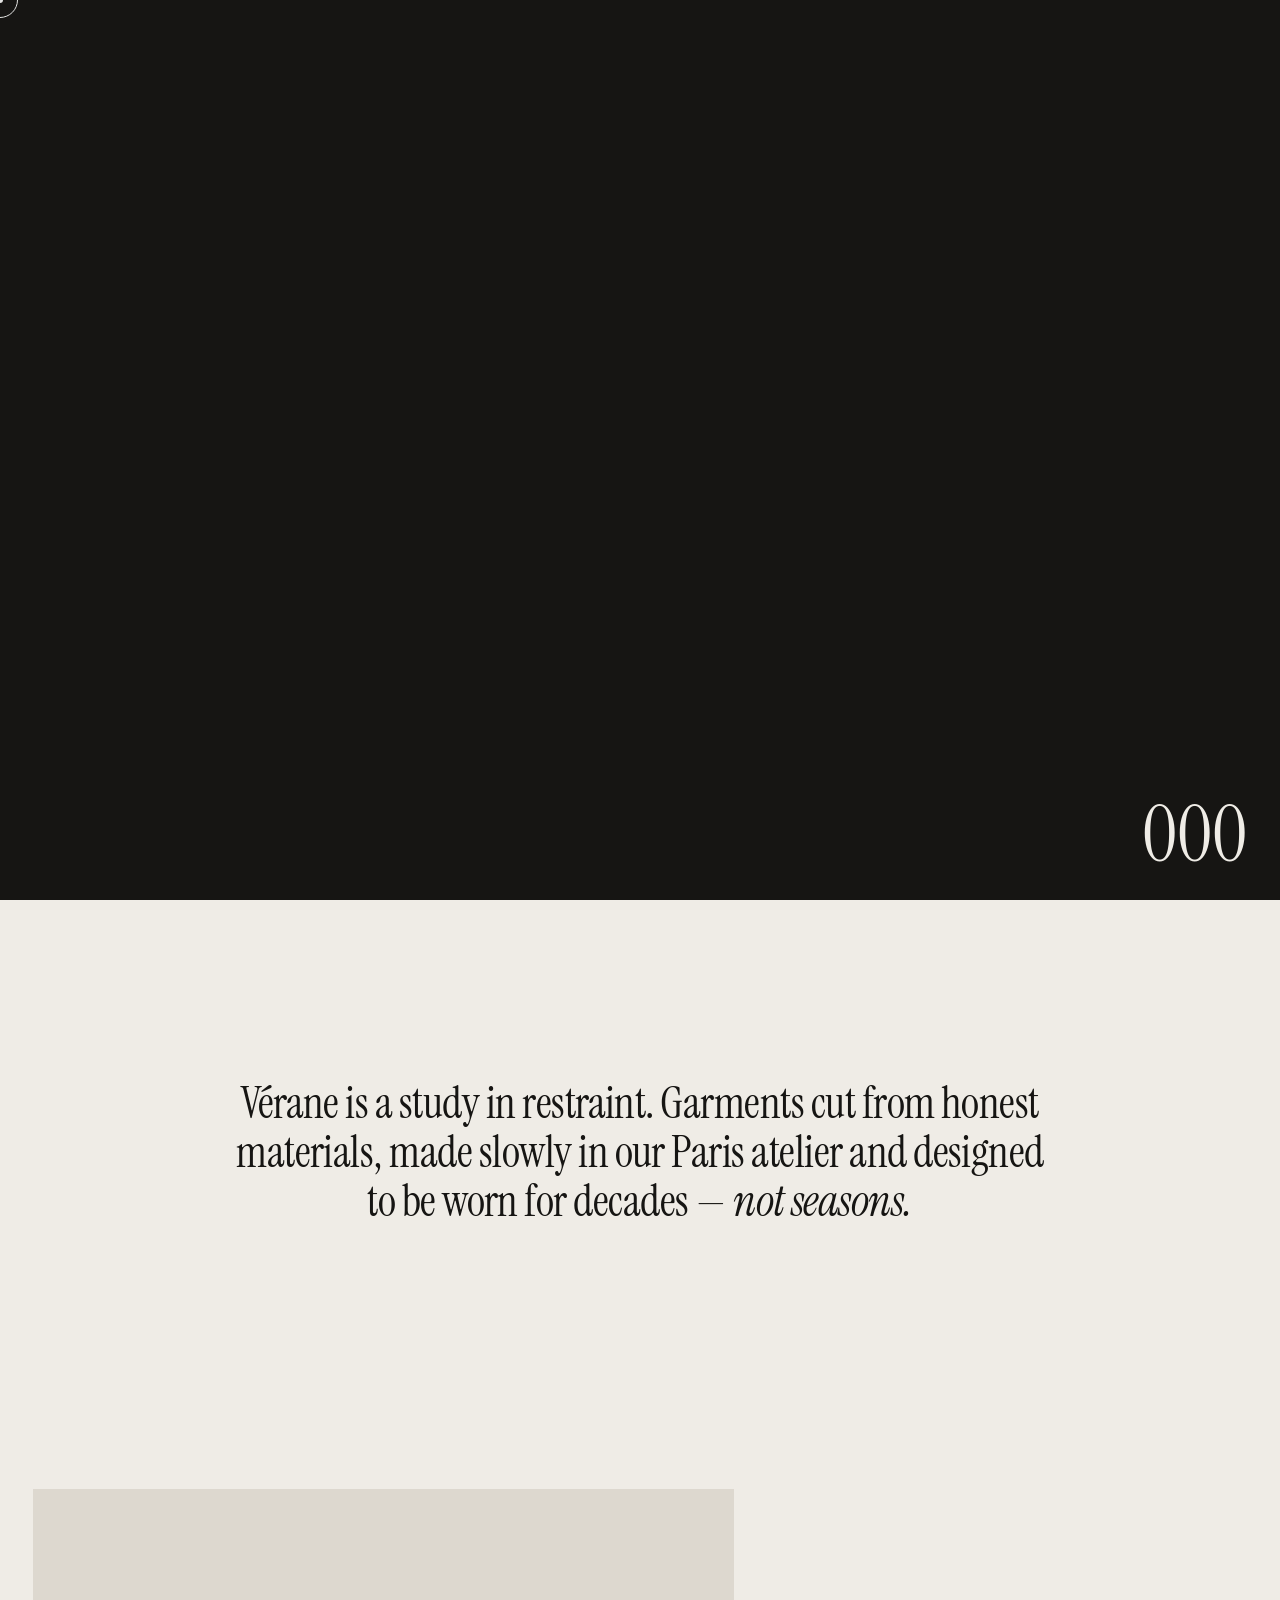
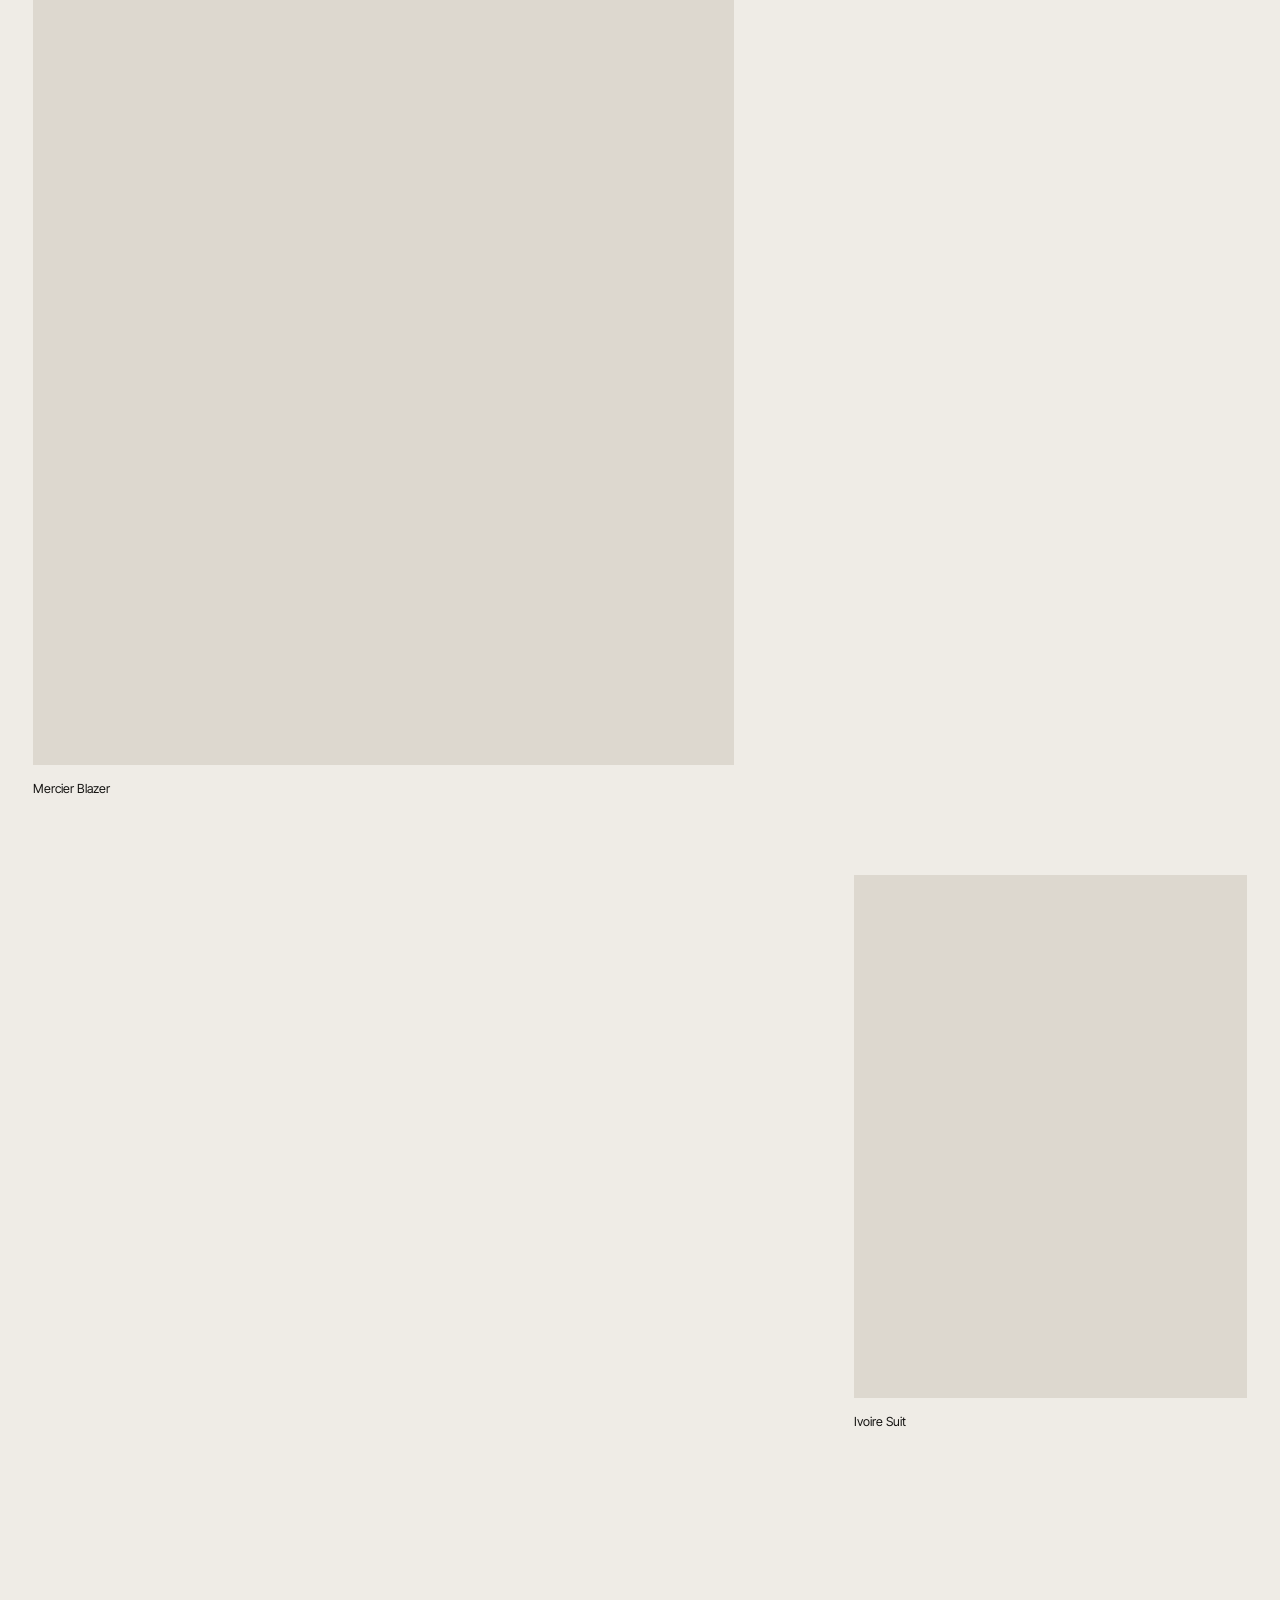
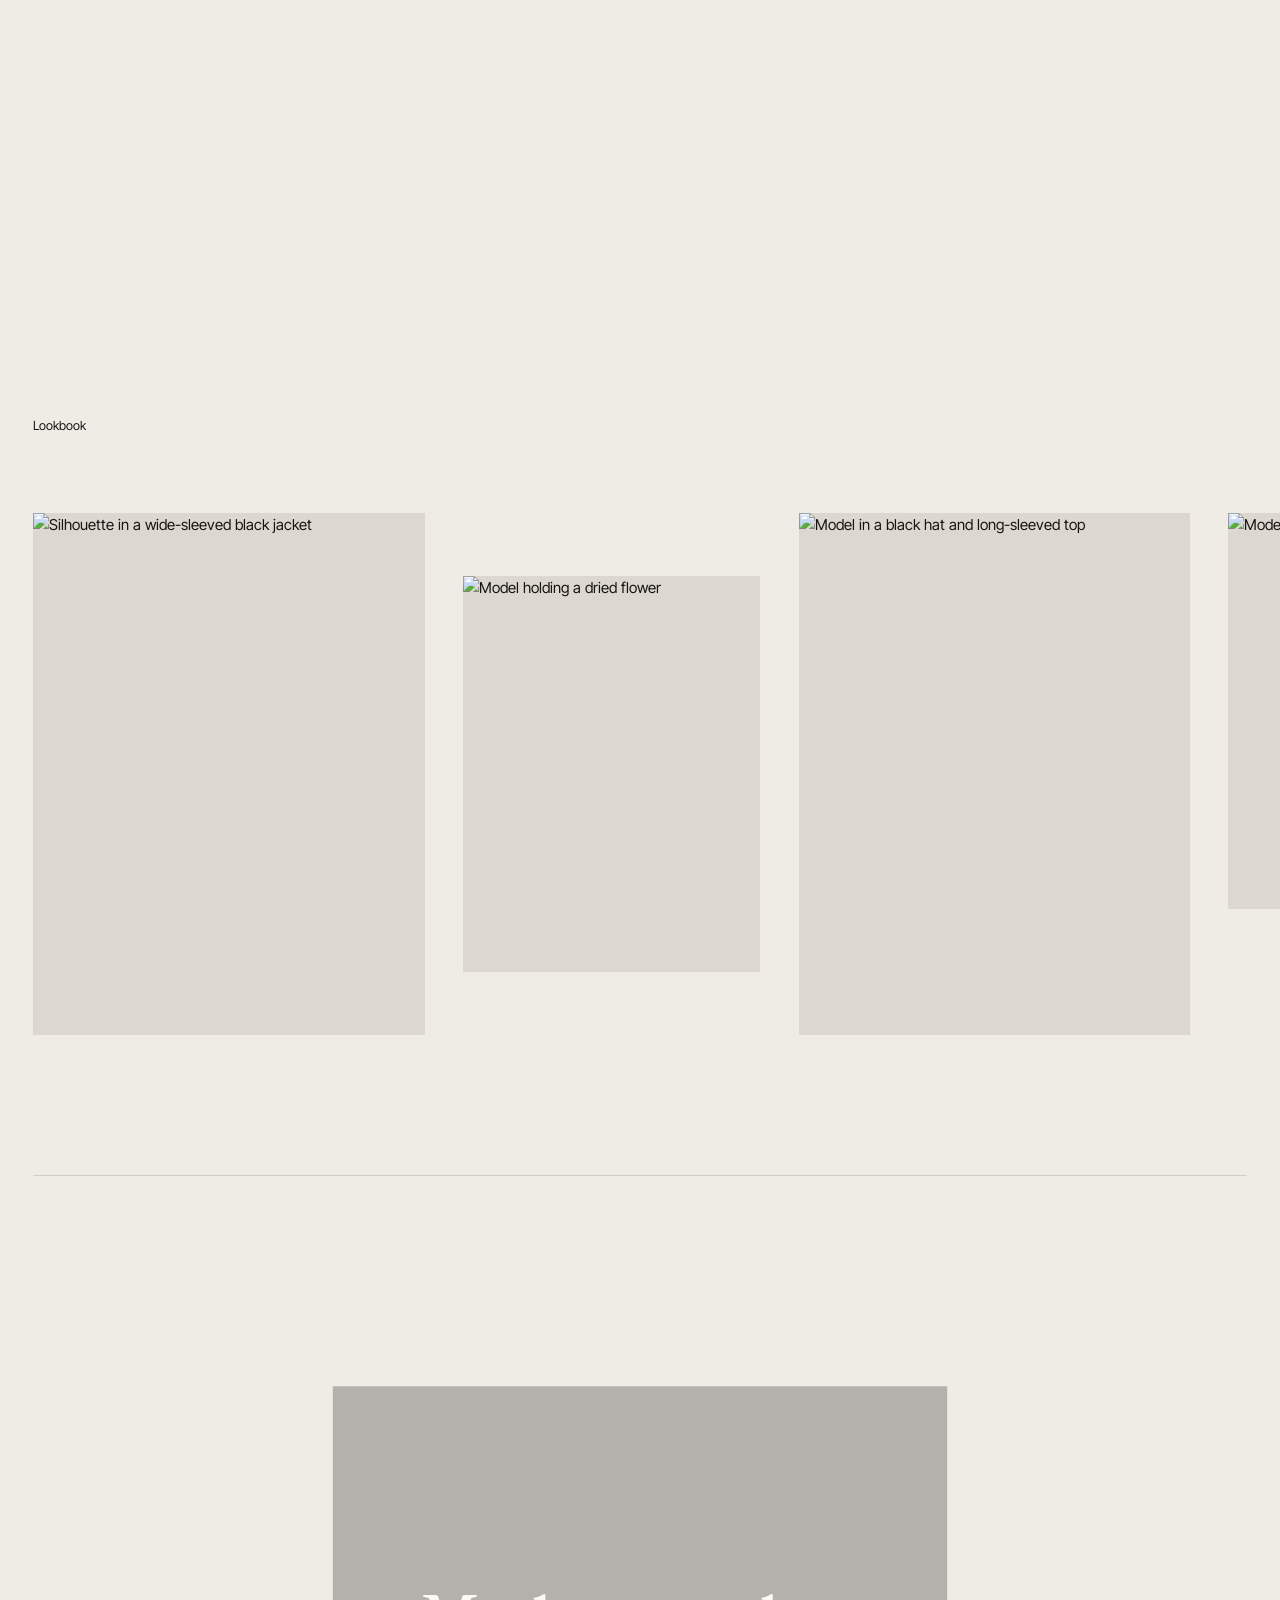
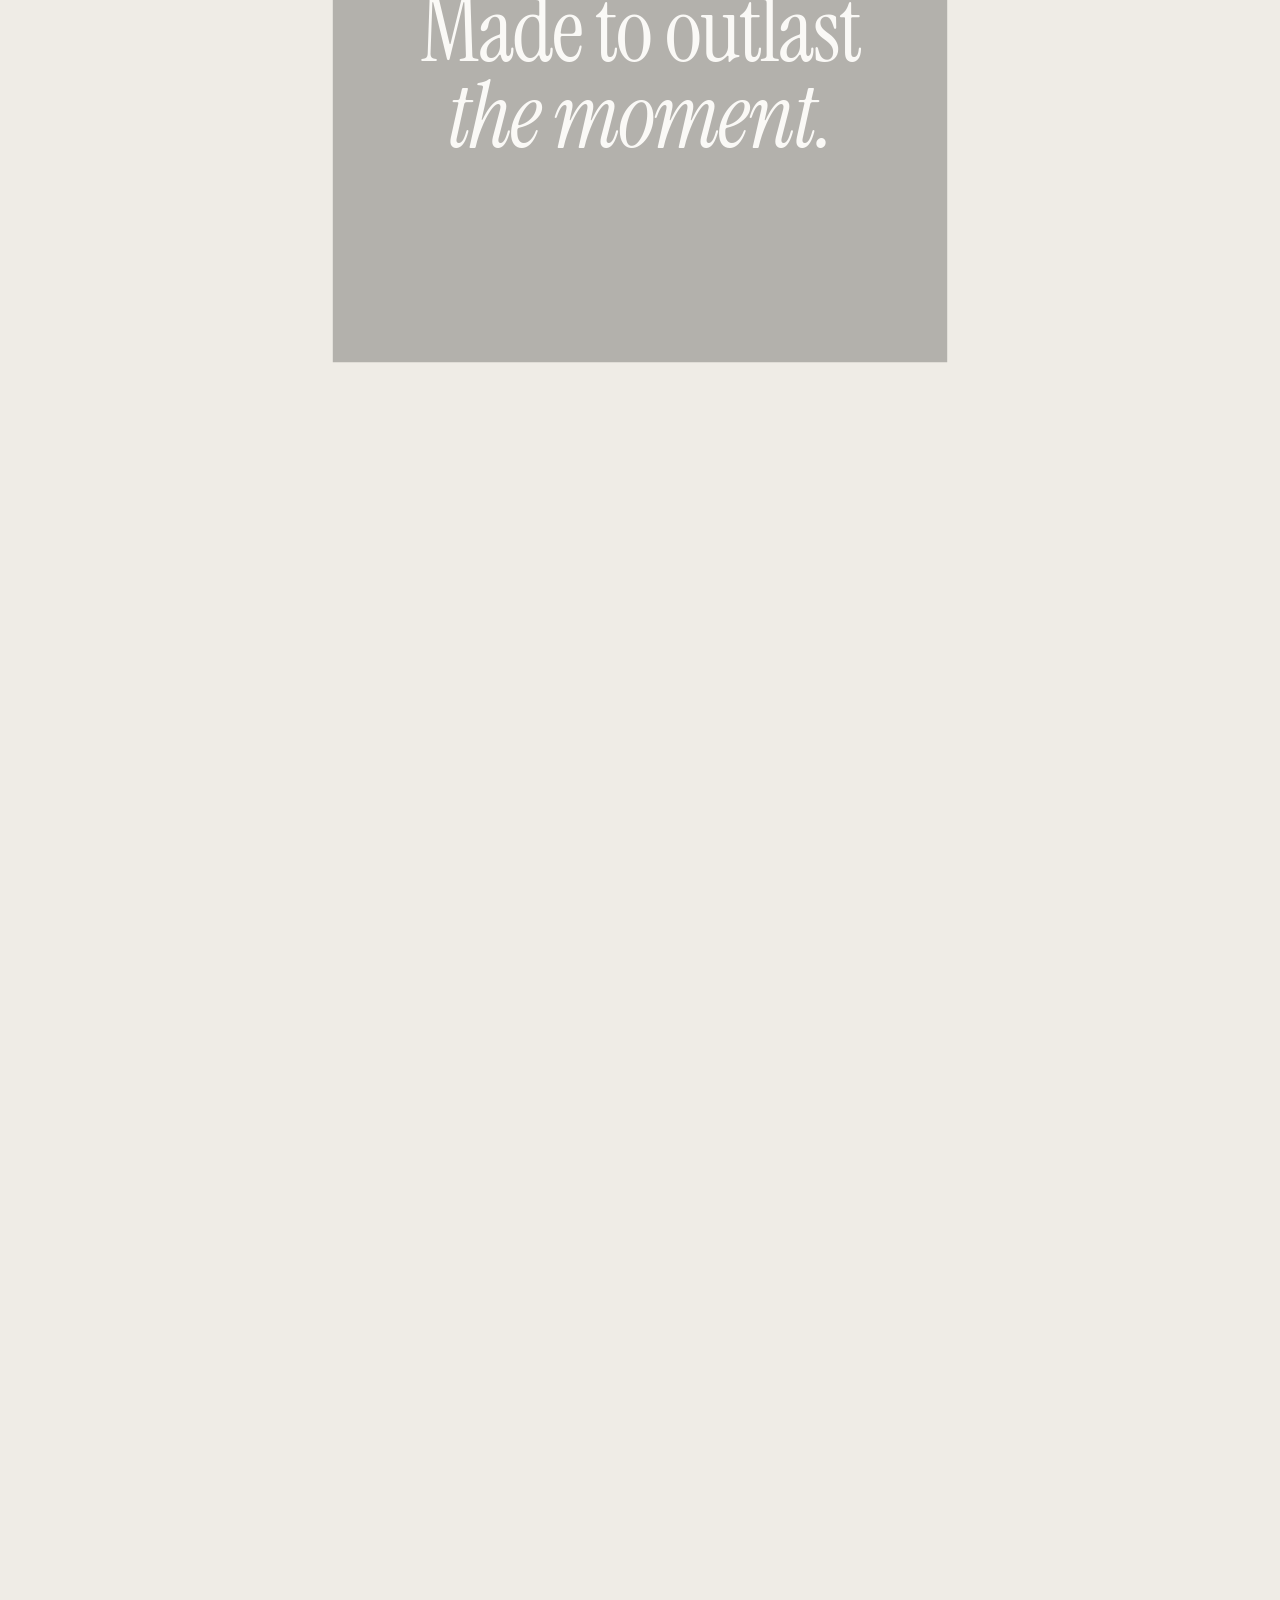
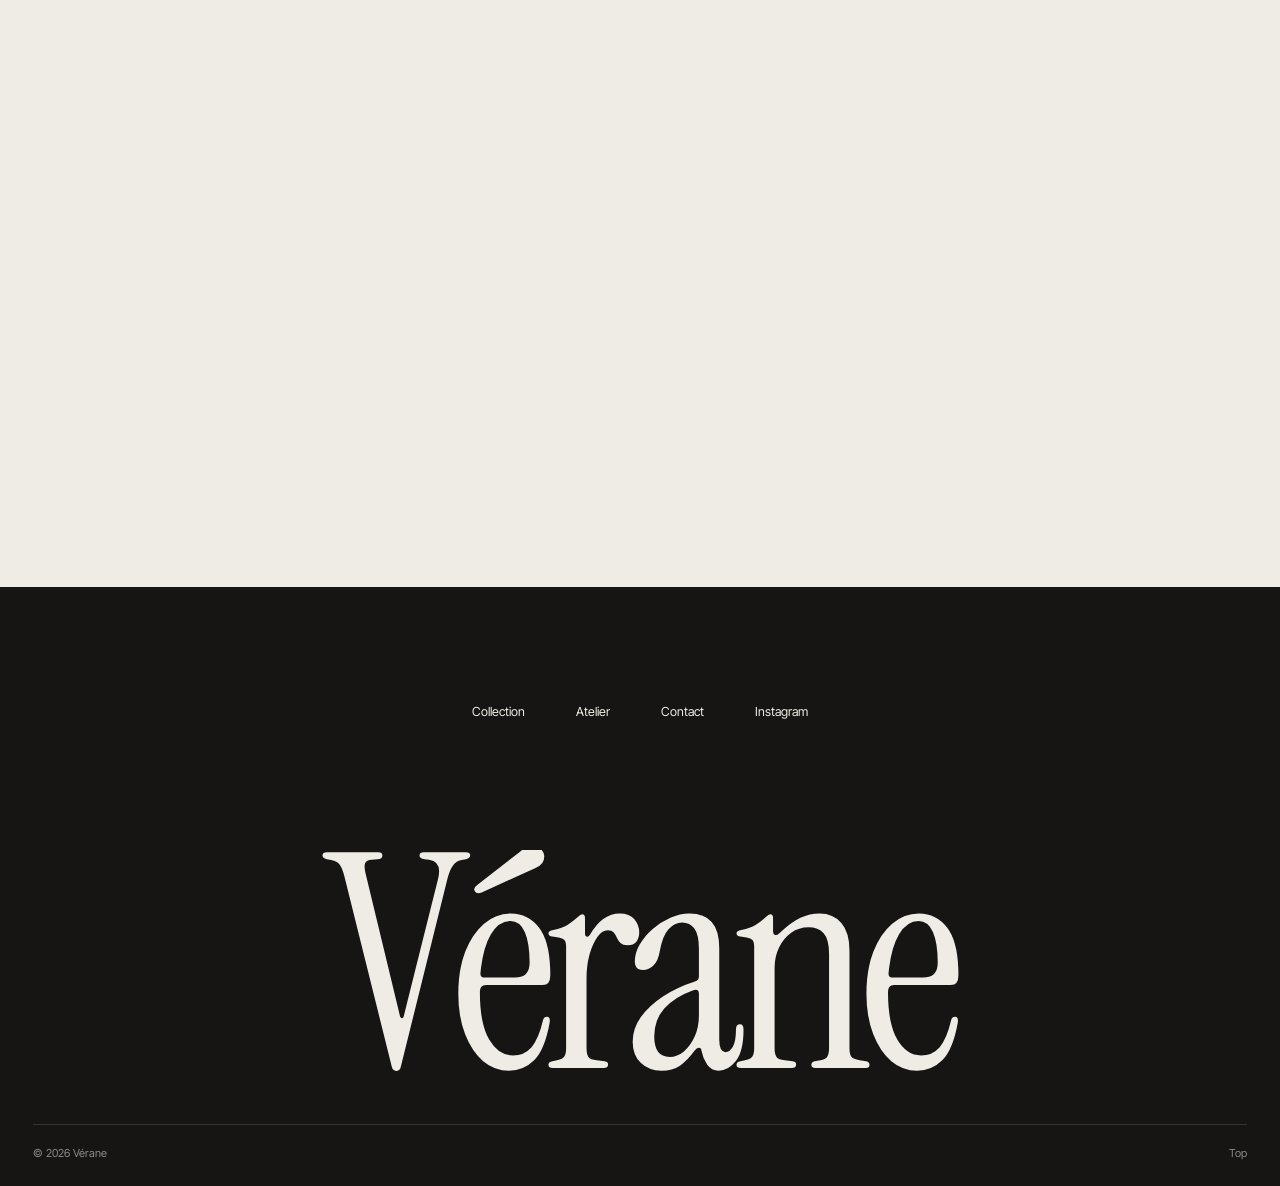
==== index.html @ 938b4e79 "Initial commit: Vérane fashion site Vanilla HTML/CSS/JS storefront with home, collection, product an" ====
<!doctype html>
<html lang="en">
<head>
  <meta charset="utf-8">
  <meta name="viewport" content="width=device-width, initial-scale=1">
  <title>Vérane — Maison de couture, Paris</title>
  <meta name="description" content="Vérane is a Paris maison making garments and leather goods from honest materials — designed to be worn for decades, not seasons.">
  <link rel="icon" href="data:image/svg+xml,%3Csvg xmlns='http://www.w3.org/2000/svg' viewBox='0 0 64 64'%3E%3Crect width='64' height='64' fill='%23161513'/%3E%3Ctext x='50%25' y='54%25' dominant-baseline='middle' text-anchor='middle' font-family='Georgia,serif' font-size='44' fill='%23efece6'%3EV%3C/text%3E%3C/svg%3E">
  <link rel="preconnect" href="https://fonts.googleapis.com">
  <link rel="preconnect" href="https://fonts.gstatic.com" crossorigin>
  <link rel="preconnect" href="https://images.unsplash.com">
  <link href="https://fonts.googleapis.com/css2?family=Instrument+Serif:ital@0;1&family=Inter+Tight:wght@400;500&display=swap" rel="stylesheet">
  <link rel="stylesheet" href="css/style.css">
  <script>
    document.documentElement.classList.add('js');
    try { if (sessionStorage.getItem('veil')) document.documentElement.classList.add('veil-in'); } catch (e) {}
  </script>
</head>
<body data-page="home" id="top">

  <!-- Page transition veil -->
  <div class="veil" data-veil aria-hidden="true">
    <div class="veil__col"></div><div class="veil__col"></div><div class="veil__col"></div><div class="veil__col"></div><div class="veil__col"></div>
    <div class="veil__label"><span data-veil-text></span></div>
  </div>

  <!-- First-visit loader -->
  <div class="loader" data-loader aria-hidden="true">
    <div class="loader__inner">
      <div class="loader__mark" data-loader-mark><span>V</span><span>é</span><span>r</span><span>a</span><span>n</span><span>e</span></div>
      <div class="loader__bottom">
        <span></span>
        <span class="loader__count" data-loader-count>000</span>
      </div>
    </div>
    <i class="loader__bar" data-loader-bar></i>
  </div>

  <main>
    <!-- ============ Hero ============ -->
    <section class="hero" data-hero data-header-dark>
      <div class="hero__media" data-hero-media>
        <img src="https://images.unsplash.com/photo-1676716105765-e19fe6a01851?auto=format&fit=crop&w=2400&q=80" alt="A model walking in a trench coat" fetchpriority="high">
      </div>
      <div class="hero__content">
        <h1 class="hero__title" data-hero-title>The art of <em>quiet</em> form</h1>
        <a href="collection.html" class="link link--line hero__cta" data-label="Collection" data-hero-fade>Autumn — Winter 2026</a>
      </div>
    </section>

    <!-- ============ Statement ============ -->
    <section class="section wrap">
      <div class="statement">
        <p class="lead statement__text" data-words>
          Vérane is a study in restraint. Garments cut from honest materials, made slowly in our Paris atelier and designed to be worn for decades — <em>not seasons.</em>
        </p>
        <a href="atelier.html" class="link link--line statement__link" data-label="Atelier" data-fade>The atelier</a>
      </div>
    </section>

    <!-- ============ Editorial split ============ -->
    <section class="wrap">
      <div class="grid editorial">
        <figure class="editorial__main">
          <a href="product.html?p=mercier-blazer" data-cursor="View" data-label="Mercier Blazer">
            <div class="frame" data-reveal-img data-parallax>
              <img src="https://images.unsplash.com/photo-1613915617430-8ab0fd7c6baf?auto=format&fit=crop&w=1800&q=80" alt="Model in charcoal tailoring" loading="lazy">
            </div>
          </a>
          <figcaption class="caption"><span>Mercier Blazer</span></figcaption>
        </figure>

        <div class="editorial__copy">
          <h2 class="h3" data-split>Tailoring, <em>softened.</em></h2>
        </div>

        <figure class="editorial__side">
          <a href="product.html?p=ivoire-suit" data-cursor="View" data-label="Ivoire Suit">
            <div class="frame" data-reveal-img data-parallax>
              <img src="https://images.unsplash.com/photo-1657815929003-b97cc426cb3d?auto=format&fit=crop&w=1200&q=80" alt="Model walking in an ivory suit" loading="lazy">
            </div>
          </a>
          <figcaption class="caption"><span>Ivoire Suit</span></figcaption>
        </figure>
      </div>
    </section>

    <!-- ============ Selected pieces ============ -->
    <section class="section wrap">
      <div class="headrow">
        <h2 class="h2" data-split>Selected <em>pieces</em></h2>
        <a href="collection.html" class="link link--line" data-label="Collection" data-fade>View all</a>
      </div>
      <div class="products products--home" data-home-products></div>
    </section>

    <!-- ============ Lookbook (horizontal) ============ -->
    <section class="lookbook" data-lookbook>
      <div class="lookbook__pin">
        <div class="lookbook__head small"><span>Lookbook</span></div>
        <div class="lookbook__track" data-lookbook-track>
          <figure class="look"><div class="frame"><img src="https://images.unsplash.com/photo-1603189343302-e603f7add05a?auto=format&fit=crop&w=1000&q=80" alt="Silhouette in a wide-sleeved black jacket" loading="lazy"></div></figure>
          <figure class="look"><div class="frame"><img src="https://images.unsplash.com/photo-1571513800374-df1bbe650e56?auto=format&fit=crop&w=1000&q=80" alt="Model holding a dried flower" loading="lazy"></div></figure>
          <figure class="look"><div class="frame"><img src="https://images.unsplash.com/photo-1590131222139-91ba5992e4ed?auto=format&fit=crop&w=1000&q=80" alt="Model in a black hat and long-sleeved top" loading="lazy"></div></figure>
          <figure class="look"><div class="frame"><img src="https://images.unsplash.com/photo-1601762603339-fd61e28b698a?auto=format&fit=crop&w=1000&q=80" alt="Model in a grey trench coat" loading="lazy"></div></figure>
          <figure class="look"><div class="frame"><img src="https://images.unsplash.com/photo-1552393700-42696fb89bfa?auto=format&fit=crop&w=1000&q=80" alt="Model in a black shirt, arm raised" loading="lazy"></div></figure>
          <figure class="look"><div class="frame"><img src="https://images.unsplash.com/photo-1508964801641-4b2410705b73?auto=format&fit=crop&w=1000&q=80" alt="Black and white portrait against a wall" loading="lazy"></div></figure>
          <figure class="look"><div class="frame"><img src="https://images.unsplash.com/photo-1668952135120-7d997b1b3778?auto=format&fit=crop&w=1000&q=80" alt="Model in an oversized camel coat" loading="lazy"></div></figure>
        </div>
        <div class="lookbook__progress"><i data-lookbook-progress></i></div>
      </div>
    </section>

    <!-- ============ Full-bleed reveal ============ -->
    <section class="bleed" data-bleed data-header-dark="top+=45% top">
      <div class="bleed__sticky">
        <div class="bleed__media" data-bleed-media>
          <img src="https://images.unsplash.com/photo-1539533018447-63fcce2678e3?auto=format&fit=crop&w=2400&q=80" alt="Model in a caramel coat" decoding="async">
        </div>
        <blockquote class="bleed__quote" data-bleed-quote>
          <p>Made to outlast <em>the moment.</em></p>
        </blockquote>
      </div>
    </section>

    <!-- ============ Newsletter ============ -->
    <section class="section wrap">
      <div class="newsletter">
        <h2 class="h2" data-split>Letters from <em>the atelier</em></h2>
        <p class="body-copy" data-fade style="text-align:center">Four times a year, never more.</p>
        <form class="newsletter__form" data-newsletter data-fade>
          <label for="nl-email" class="visually-hidden" style="position:absolute;width:1px;height:1px;overflow:hidden;clip:rect(0 0 0 0)">Email address</label>
          <input id="nl-email" type="email" required placeholder="Your email address" autocomplete="email">
          <button type="submit" class="link">Subscribe</button>
        </form>
      </div>
    </section>
  </main>

  <script src="js/data.js"></script>
  <script src="js/layout.js"></script>
  <script src="https://cdn.jsdelivr.net/npm/gsap@3.13.0/dist/gsap.min.js"></script>
  <script src="https://cdn.jsdelivr.net/npm/gsap@3.13.0/dist/ScrollTrigger.min.js"></script>
  <script src="https://cdn.jsdelivr.net/npm/gsap@3.13.0/dist/SplitText.min.js"></script>
  <script src="https://cdn.jsdelivr.net/npm/gsap@3.13.0/dist/CustomEase.min.js"></script>
  <script src="https://unpkg.com/lenis@1.3.4/dist/lenis.min.js"></script>
  <script src="js/transition.js"></script>
  <script src="js/main.js"></script>
</body>
</html>
---- css/style.css ----
/* ==========================================================================
   VÉRANE — Maison de couture, Paris
   Type: Instrument Serif (display) · Inter Tight (text & UI)
   ========================================================================== */

:root {
  --bg: #efece6;
  --paper: #f7f5f1;
  --ink: #161513;
  --ink-soft: #3a3833;
  --muted: #7d776d;
  --line: rgba(22, 21, 19, 0.14);
  --white: #faf9f6;

  --serif: 'Instrument Serif', 'Times New Roman', serif;
  --sans: 'Inter Tight', 'Helvetica Neue', Arial, sans-serif;

  --pad: clamp(16px, 2.6vw, 44px);
  --gap: clamp(12px, 1.4vw, 24px);
  --header-h: 68px;

  --fs-xs: 11px;
  --fs-sm: 12.5px;
  --fs-base: 15px;
  --fs-lg: clamp(17px, 1.25vw, 20px);
  --fs-h3: clamp(26px, 2.6vw, 40px);
  --fs-h2: clamp(40px, 5.6vw, 92px);
  --fs-h1: clamp(56px, 10vw, 168px);

  --ease: cubic-bezier(0.76, 0, 0.24, 1);
  --ease-out: cubic-bezier(0.16, 1, 0.3, 1);

  --section: clamp(96px, 14vw, 220px);
}

/* ---------- Reset ---------- */
*, *::before, *::after { box-sizing: border-box; margin: 0; padding: 0; }
html { -webkit-text-size-adjust: 100%; }
body {
  background: var(--bg);
  color: var(--ink);
  font-family: var(--sans);
  font-size: var(--fs-base);
  line-height: 1.55;
  font-weight: 400;
  -webkit-font-smoothing: antialiased;
  -moz-osx-font-smoothing: grayscale;
  text-rendering: optimizeLegibility;
  overflow-x: clip;
}
img, video { display: block; max-width: 100%; }
a { color: inherit; text-decoration: none; }
button, input { font: inherit; color: inherit; background: none; border: 0; border-radius: 0; }
button { cursor: pointer; }
ul, ol { list-style: none; }
::selection { background: var(--ink); color: var(--bg); }
:focus-visible { outline: 1px solid currentColor; outline-offset: 4px; }

/* ---------- Typography ---------- */
.serif { font-family: var(--serif); font-weight: 400; letter-spacing: -0.01em; }
.serif em, em.serif, .italic { font-style: italic; }
.h1 { font-family: var(--serif); font-size: var(--fs-h1); line-height: 0.92; letter-spacing: -0.025em; font-weight: 400; }
.h2 { font-family: var(--serif); font-size: var(--fs-h2); line-height: 0.98; letter-spacing: -0.02em; font-weight: 400; }
.h3 { font-family: var(--serif); font-size: var(--fs-h3); line-height: 1.08; letter-spacing: -0.01em; font-weight: 400; }
.lead { font-family: var(--serif); font-size: clamp(28px, 3.4vw, 54px); line-height: 1.12; letter-spacing: -0.012em; }
.label {
  font-size: var(--fs-xs);
  text-transform: uppercase;
  letter-spacing: 0.14em;
  font-weight: 500;
}
.small { font-size: var(--fs-sm); line-height: 1.6; }
.muted { color: var(--muted); }
.body-copy { font-size: var(--fs-base); line-height: 1.7; color: var(--ink-soft); max-width: 42ch; }

/* Underline link */
.link {
  position: relative;
  display: inline-flex;
  align-items: center;
  gap: 0.5em;
  font-size: var(--fs-sm);
  line-height: 1;
  padding: 4px 0;
}
.link::after {
  content: '';
  position: absolute;
  left: 0; right: 0; bottom: 0;
  height: 1px;
  background: currentColor;
  transform: scaleX(0);
  transform-origin: right;
  transition: transform 0.6s var(--ease);
}
.link:hover::after, .link.is-active::after { transform: scaleX(1); transform-origin: left; }
.link--line::after { transform: scaleX(1); transform-origin: left; }
.link--line:hover::after { animation: line-swipe 0.9s var(--ease); }
@keyframes line-swipe {
  0% { transform: scaleX(1); transform-origin: right; }
  50% { transform: scaleX(0); transform-origin: right; }
  50.01% { transform: scaleX(0); transform-origin: left; }
  100% { transform: scaleX(1); transform-origin: left; }
}
.arrow { display: inline-block; transition: transform 0.6s var(--ease); }
.link:hover .arrow { transform: translateX(4px); }

/* ---------- Layout ---------- */
.wrap { padding-inline: var(--pad); }
.grid {
  display: grid;
  grid-template-columns: repeat(12, minmax(0, 1fr));
  column-gap: var(--gap);
}
.section { padding-block: var(--section); }
.rule { height: 1px; background: var(--line); border: 0; }

/* ---------- Lenis ---------- */
html.lenis, html.lenis body { height: auto; }
.lenis:not(.lenis-autoToggle).lenis-stopped { overflow: clip; }
.lenis [data-lenis-prevent] { overscroll-behavior: contain; }
.lenis.lenis-smooth iframe { pointer-events: none; }

/* ==========================================================================
   Veil — page transition overlay (columns, routeveil-style)
   ========================================================================== */
.veil {
  position: fixed;
  inset: 0;
  z-index: 200;
  display: grid;
  grid-template-columns: repeat(5, 1fr);
  pointer-events: none;
}
.veil__col {
  background: var(--ink);
  transform: scaleY(0);
  transform-origin: bottom;
  margin-right: -1px; /* hide sub-pixel seams */
}
.veil__label {
  position: absolute;
  left: 0; right: 0;
  top: 50%;
  transform: translateY(-50%);
  text-align: center;
  line-height: 1.25;
  padding-bottom: 0.08em; /* room for descenders inside the mask */
  color: var(--bg);
  font-family: var(--serif);
  font-style: italic;
  font-size: clamp(32px, 4vw, 64px);
  letter-spacing: -0.01em;
  overflow: hidden;
}
.veil__label span { display: block; transform: translateY(110%); }
html.veil-in .veil__col { transform: scaleY(1); }
html.veil-in .veil__label span { transform: none; }
.visually-hidden { position: absolute; width: 1px; height: 1px; overflow: hidden; clip: rect(0 0 0 0); white-space: nowrap; }
html.veil-in .veil { pointer-events: all; }

/* ---------- First-visit loader ---------- */
.loader {
  position: fixed;
  inset: 0;
  z-index: 210;
  background: var(--ink);
  color: var(--bg);
  display: none;
  padding: var(--pad);
}
html.js:not(.veil-in) .loader { display: block; }
.loader__inner {
  height: 100%;
  display: flex;
  flex-direction: column;
  justify-content: flex-end;
  gap: clamp(16px, 2vw, 28px);
}
.loader__mark {
  font-family: var(--serif);
  font-size: clamp(64px, 17vw, 300px);
  line-height: 0.8;
  letter-spacing: -0.03em;
  overflow: hidden;
  display: flex;
}
.loader__mark span { display: inline-block; transform: translateY(105%); }
.loader__bottom { display: flex; justify-content: space-between; align-items: flex-end; }
.loader__count { font-family: var(--serif); font-size: clamp(40px, 6vw, 96px); line-height: 0.8; font-variant-numeric: tabular-nums; }
.loader__bar { position: absolute; left: 0; bottom: 0; height: 2px; width: 100%; background: var(--bg); transform: scaleX(0); transform-origin: left; }

/* ==========================================================================
   Header
   ========================================================================== */
.header {
  position: fixed;
  top: 0; left: 0; right: 0;
  z-index: 100;
  height: var(--header-h);
  padding-inline: var(--pad);
  display: grid;
  grid-template-columns: 1fr auto 1fr;
  align-items: center;
  color: var(--ink);
  transition: transform 0.7s var(--ease), color 0.5s ease;
}
.header.is-inverse { color: var(--white); }
.header.is-hidden { transform: translateY(-100%); }
.header__nav { display: flex; gap: 28px; }
.header__logo {
  font-family: var(--sans);
  font-weight: 500;
  font-size: 15px;
  letter-spacing: 0.42em;
  text-transform: uppercase;
  padding-left: 0.42em; /* optical centering for tracking */
}
.header__right { display: flex; justify-content: flex-end; align-items: center; gap: 28px; }
.header__menu { display: none; }

/* ==========================================================================
   Menu (fullscreen)
   ========================================================================== */
.menu {
  position: fixed;
  inset: 0;
  z-index: 150;
  background: var(--ink);
  color: var(--bg);
  padding: var(--pad);
  display: flex;
  flex-direction: column;
  justify-content: space-between;
  clip-path: inset(0 0 100% 0);
  visibility: hidden;
}
.menu__top { display: flex; justify-content: space-between; align-items: center; height: calc(var(--header-h) - var(--pad)); }
.menu__list { display: flex; flex-direction: column; gap: 4px; }
.menu__item { overflow: hidden; }
.menu__link {
  display: flex;
  align-items: baseline;
  gap: 18px;
  font-family: var(--serif);
  font-size: clamp(56px, 11vw, 140px);
  line-height: 1;
  letter-spacing: -0.02em;
  transition: opacity 0.4s;
}
.menu__link sup { font-family: var(--sans); font-size: var(--fs-xs); letter-spacing: 0.1em; opacity: 0.5; }
.menu__list:hover .menu__link { opacity: 0.35; }
.menu__list .menu__link:hover { opacity: 1; }
.menu__bottom { display: flex; justify-content: space-between; gap: 24px; flex-wrap: wrap; opacity: 0.6; }

/* ==========================================================================
   Cart drawer
   ========================================================================== */
.cart { position: fixed; inset: 0; z-index: 160; visibility: hidden; }
.cart__backdrop { position: absolute; inset: 0; background: rgba(22, 21, 19, 0.35); opacity: 0; }
.cart__panel {
  position: absolute;
  top: 0; right: 0; bottom: 0;
  width: min(440px, 100%);
  background: var(--paper);
  display: flex;
  flex-direction: column;
  transform: translateX(100%);
}
.cart__head, .cart__foot { padding: 24px var(--pad); }
.cart__head { display: flex; justify-content: space-between; align-items: center; border-bottom: 1px solid var(--line); }
.cart__items { flex: 1; overflow-y: auto; padding: 8px var(--pad); }
.cart__empty { padding: 48px 0; color: var(--muted); }
.cart__item { display: grid; grid-template-columns: 84px 1fr auto; gap: 16px; padding: 18px 0; border-bottom: 1px solid var(--line); }
.cart__item img { width: 84px; aspect-ratio: 3 / 4; object-fit: cover; }
.cart__item h4 { font-weight: 400; font-size: var(--fs-base); }
.cart__remove { font-size: var(--fs-xs); color: var(--muted); text-decoration: underline; text-underline-offset: 3px; margin-top: 10px; }
.cart__foot { border-top: 1px solid var(--line); display: grid; gap: 18px; }
.cart__total { display: flex; justify-content: space-between; }

/* ---------- Buttons ---------- */
.btn {
  position: relative;
  display: inline-flex;
  align-items: center;
  justify-content: center;
  gap: 10px;
  height: 54px;
  padding-inline: 32px;
  font-size: var(--fs-sm);
  letter-spacing: 0.04em;
  background: var(--ink);
  color: var(--bg);
  overflow: hidden;
  isolation: isolate;
}
.btn::before {
  content: '';
  position: absolute;
  inset: 0;
  background: var(--ink-soft);
  transform: scaleY(0);
  transform-origin: bottom;
  transition: transform 0.6s var(--ease);
  z-index: -1;
}
.btn:hover::before { transform: scaleY(1); }
.btn--block { width: 100%; }
.btn--ghost { background: transparent; color: var(--ink); border: 1px solid var(--ink); }
.btn--ghost::before { background: var(--ink); }
.btn--ghost:hover { color: var(--bg); }
.btn[disabled] { opacity: 0.4; pointer-events: none; }

/* ---------- Toast ---------- */
.toast {
  position: fixed;
  left: 50%;
  bottom: 28px;
  z-index: 300;
  transform: translate(-50%, calc(100% + 40px));
  visibility: hidden;
  background: var(--ink);
  color: var(--bg);
  padding: 14px 22px;
  font-size: var(--fs-sm);
  transition: transform 0.7s var(--ease), visibility 0s 0.7s;
  white-space: nowrap;
}
.toast.is-visible { transform: translate(-50%, 0); visibility: visible; transition: transform 0.7s var(--ease), visibility 0s; }

/* ---------- Cursor ---------- */
/* A point, a hairline ring that trails it, and a label bubble for imagery.
   Both point and ring use difference blending so they read on paper and on photographs. */
.cursor,
.cursor-ring {
  position: fixed;
  top: 0; left: 0;
  pointer-events: none;
  mix-blend-mode: difference;
  display: none;
}
.cursor {
  z-index: 252;
  width: 6px; height: 6px;
  margin: -3px 0 0 -3px;
  border-radius: 50%;
  background: var(--white);
  transition: opacity 0.3s;
}
.cursor-ring {
  z-index: 251;
  width: 36px; height: 36px;
  margin: -18px 0 0 -18px;
  border-radius: 50%;
  border: 1px solid var(--white);
  background-color: rgba(250, 249, 246, 0);
  transition:
    width 0.55s var(--ease-out), height 0.55s var(--ease-out), margin 0.55s var(--ease-out),
    border-radius 0.55s var(--ease-out), background-color 0.4s, border-color 0.4s, opacity 0.4s;
}
/* Links & buttons — the ring swells and fills, inverting what sits beneath it */
.cursor-ring.is-link {
  width: 56px; height: 56px;
  margin: -28px 0 0 -28px;
  background-color: rgba(250, 249, 246, 1);
  border-color: transparent;
}
/* Text fields — the ring collapses into a caret */
.cursor-ring.is-text {
  width: 2px; height: 24px;
  margin: -12px 0 0 -1px;
  border-radius: 1px;
  background-color: rgba(250, 249, 246, 1);
  border-color: transparent;
}
.cursor-ring.is-media { opacity: 0; }
.cursor.is-hidden { opacity: 0; }
.cursor-ring.is-hidden { opacity: 0; }
html.has-cursor,
html.has-cursor * { cursor: none !important; }
.cursor-label {
  position: fixed;
  top: 0; left: 0;
  z-index: 251;
  pointer-events: none;
  width: 84px; height: 84px;
  margin: -42px 0 0 -42px;
  border-radius: 50%;
  background: var(--paper);
  color: var(--ink);
  display: none;
  place-items: center;
  font-size: var(--fs-xs);
  letter-spacing: 0.12em;
  text-transform: uppercase;
  transform: scale(0);
}
@media (hover: hover) and (pointer: fine) {
  .cursor, .cursor-ring { display: block; }
  .cursor-label { display: grid; }
}

/* ==========================================================================
   Reveal helpers — states are set before JS animates them
   ========================================================================== */
html.js [data-split],
html.js [data-fade],
html.js .hero__title { visibility: hidden; }
.mask { overflow: hidden; }
[data-reveal-img] { overflow: hidden; }
[data-parallax] { overflow: hidden; }
[data-parallax] > img { will-change: transform; height: 120%; margin-top: -10%; }

/* ==========================================================================
   HOME — Hero
   ========================================================================== */
.hero {
  position: relative;
  height: 100vh;
  height: 100svh;
  min-height: 560px;
  color: var(--white);
  overflow: hidden;
}
.hero__media { position: absolute; inset: 0; overflow: hidden; }
.hero__media img { width: 100%; height: 100%; object-fit: cover; object-position: 50% 22%; transform-origin: 50% 40%; }
.hero__media::after {
  content: '';
  position: absolute;
  inset: 0;
  background: linear-gradient(180deg, rgba(0,0,0,0.12) 0%, rgba(0,0,0,0) 22%, rgba(0,0,0,0) 60%, rgba(0,0,0,0.32) 100%);
}
.hero__content {
  position: absolute;
  left: var(--pad); right: var(--pad);
  bottom: clamp(48px, 7vh, 88px);
  display: flex;
  flex-direction: column;
  align-items: center;
  gap: clamp(20px, 2.2vw, 32px);
  text-align: center;
}
.hero__title {
  font-family: var(--serif);
  font-weight: 400;
  font-size: clamp(40px, 5vw, 84px);
  line-height: 1;
  letter-spacing: -0.02em;
}
.hero__cta { font-size: var(--fs-sm); letter-spacing: 0.02em; }

/* ---------- Statement ---------- */
.statement { max-width: 820px; margin-inline: auto; text-align: center; display: flex; flex-direction: column; align-items: center; }
.statement__link { margin-top: clamp(48px, 5vw, 80px); font-size: var(--fs-sm); }
.statement__text .word { opacity: 0.14; }

/* ---------- Editorial split ---------- */
.editorial { row-gap: clamp(48px, 6vw, 100px); }
.editorial__main { grid-column: 1 / 8; }
.editorial__main .frame { aspect-ratio: 4 / 5; }
.editorial__side { grid-column: 9 / 13; align-self: end; }
.editorial__side .frame { aspect-ratio: 3 / 4; }
.frame { position: relative; overflow: hidden; background: #ddd8cf; }
.frame img { width: 100%; height: 100%; object-fit: cover; }
/* Parallax images are taller than their frame so the drift never shows an edge */
[data-parallax] img { position: absolute; left: 0; top: -9%; height: 118%; }
.caption { display: flex; justify-content: space-between; margin-top: 14px; font-size: var(--fs-sm); }
.editorial__copy { grid-column: 9 / 13; align-self: start; padding-top: clamp(0px, 4vw, 64px); }
.editorial__copy .h3 { margin-bottom: 24px; }

/* ---------- Section heading row ---------- */
.headrow { display: flex; justify-content: space-between; align-items: flex-end; gap: 24px; margin-bottom: clamp(40px, 5vw, 80px); }
.headrow .h2 sup { font-family: var(--sans); font-size: var(--fs-sm); letter-spacing: 0; vertical-align: top; margin-left: 8px; color: var(--muted); }

/* ---------- Product card ---------- */
.products { display: grid; grid-template-columns: repeat(4, minmax(0, 1fr)); gap: clamp(36px, 4vw, 64px) var(--gap); }
.card__link { display: block; }
.card__media { position: relative; aspect-ratio: 3 / 4; overflow: hidden; background: #ddd8cf; }
.card__img { position: absolute; inset: 0; width: 100%; height: 100%; object-fit: cover; transition: transform 1.4s var(--ease-out), opacity 0.8s var(--ease); }
.card__img--alt { opacity: 0; transform: scale(1.06); }
.card__link:hover .card__img { transform: scale(1.04); }
.card__link:hover .card__img--alt { opacity: 1; transform: scale(1); }
.card__info { display: flex; justify-content: space-between; gap: 16px; padding-top: 14px; font-size: var(--fs-sm); }
.card__name { font-weight: 400; font-size: var(--fs-sm); }
.card__meta { color: var(--muted); }
.card__price { white-space: nowrap; }

/* ---------- Lookbook (horizontal) ---------- */
.lookbook { position: relative; overflow: hidden; }
.lookbook__pin { height: 100vh; height: 100svh; display: flex; flex-direction: column; justify-content: center; position: relative; }
.lookbook__head { position: absolute; top: calc(var(--header-h) + 24px); left: var(--pad); right: var(--pad); display: flex; justify-content: space-between; }
.lookbook__track { display: flex; align-items: center; gap: clamp(24px, 3vw, 56px); padding-inline: var(--pad) 30vw; width: max-content; }
.look { flex: none; }
.look .frame { height: clamp(320px, 58vh, 640px); aspect-ratio: 3 / 4; }
.look:nth-child(2n) .frame { height: clamp(260px, 44vh, 480px); }
.look:nth-child(3n) { align-self: flex-end; }
.look:nth-child(4n) { align-self: flex-start; }
.look .caption { gap: 24px; }
.lookbook__progress { position: absolute; left: var(--pad); right: var(--pad); bottom: clamp(28px, 4vw, 48px); height: 1px; background: var(--line); }
.lookbook__progress i { position: absolute; inset: 0; background: var(--ink); transform: scaleX(0); transform-origin: left; }

/* ---------- Full-bleed clip reveal ---------- */
.bleed { position: relative; height: 220vh; }
.bleed__sticky { position: sticky; top: 0; height: 100vh; height: 100svh; overflow: hidden; display: grid; place-items: center; }
.bleed__media { position: absolute; inset: 0; clip-path: inset(18% 26% 18% 26%); will-change: clip-path; }
.bleed__media img { width: 100%; height: 100%; object-fit: cover; transform: scale(1.25); }
.bleed__media::after { content: ''; position: absolute; inset: 0; background: rgba(0, 0, 0, 0.25); }
.bleed__quote { position: relative; z-index: 2; color: var(--white); text-align: center; padding-inline: var(--pad); }
.bleed__quote p { max-width: 11ch; margin-inline: auto; font-family: var(--serif); font-size: clamp(44px, 7vw, 120px); line-height: 0.96; letter-spacing: -0.02em; }


/* ---------- Newsletter ---------- */
.newsletter { text-align: center; display: flex; flex-direction: column; align-items: center; gap: 28px; }
.newsletter__form { width: min(520px, 100%); display: flex; border-bottom: 1px solid var(--ink); margin-top: 16px; }
.newsletter__form input { flex: 1; padding: 16px 0; font-size: var(--fs-base); outline: none; min-width: 0; }
.newsletter__form input::placeholder { color: var(--muted); }
.newsletter__form button { font-size: var(--fs-sm); padding-left: 16px; }

/* ==========================================================================
   Footer
   ========================================================================== */
.footer { background: var(--ink); color: var(--bg); padding: clamp(72px, 9vw, 140px) var(--pad) 24px; overflow: hidden; }
.footer__links { display: flex; flex-wrap: wrap; justify-content: center; gap: 12px clamp(28px, 4vw, 56px); font-size: var(--fs-sm); }
.footer__mark {
  font-family: var(--serif);
  font-size: 23.4vw;
  line-height: 0.78;
  letter-spacing: -0.045em;
  margin-top: clamp(80px, 10vw, 160px);
  display: flex;
  justify-content: center;
  overflow: hidden;
  padding-bottom: 0.04em;
  margin-inline: -0.02em;
}
.footer__mark span { display: inline-block; }
.footer__bottom { display: flex; justify-content: space-between; gap: 16px; flex-wrap: wrap; margin-top: 28px; padding-top: 20px; border-top: 1px solid rgba(239, 236, 230, 0.15); font-size: var(--fs-xs); color: rgba(239, 236, 230, 0.55); }
.footer__bottom a:hover { color: var(--bg); }

/* ==========================================================================
   COLLECTION
   ========================================================================== */
.page-head { padding-top: calc(var(--header-h) + clamp(64px, 10vw, 160px)); padding-bottom: clamp(48px, 6vw, 96px); }
.page-head__row { display: flex; justify-content: space-between; align-items: flex-end; gap: 32px; flex-wrap: wrap; }

.filters {
  position: sticky;
  top: 0;
  z-index: 40;
  background: var(--bg);
  border-top: 1px solid var(--line);
  border-bottom: 1px solid var(--line);
  margin-bottom: clamp(32px, 4vw, 56px);
}
.filters__inner { display: flex; justify-content: space-between; align-items: center; gap: 24px; height: 56px; }
.filters__list { display: flex; gap: 24px; overflow-x: auto; scrollbar-width: none; }
.filters__list::-webkit-scrollbar { display: none; }
.filters__btn { font-size: var(--fs-sm); color: var(--muted); white-space: nowrap; transition: color 0.3s; padding: 4px 0; position: relative; }
.filters__btn:hover, .filters__btn.is-active { color: var(--ink); }
.filters__btn.is-active::after { content: ''; position: absolute; left: 0; right: 0; bottom: -2px; height: 1px; background: var(--ink); }

.card.is-hidden { display: none; }
.card--editorial { grid-column: span 2; grid-row: span 1; }
.card--editorial .card__media { aspect-ratio: auto; height: 100%; min-height: 100%; }
.card--editorial .card__overlay { position: absolute; inset: 0; display: flex; flex-direction: column; justify-content: flex-end; padding: clamp(20px, 2.4vw, 36px); color: var(--white); background: linear-gradient(180deg, transparent 50%, rgba(0,0,0,0.4)); }

/* ==========================================================================
   PRODUCT
   ========================================================================== */
.pdp { padding-top: var(--header-h); }
.pdp__grid { align-items: start; }
.pdp__gallery { grid-column: 1 / 8; display: grid; gap: 6px; }
.pdp__gallery .frame { aspect-ratio: 4 / 5; }
.pdp__gallery .frame:nth-child(2), .pdp__gallery .frame:nth-child(3) { aspect-ratio: 3 / 4; }
.pdp__gallery-pair { display: grid; grid-template-columns: 1fr 1fr; gap: 6px; }
.pdp__info { grid-column: 9 / 13; position: sticky; top: calc(var(--header-h) + 40px); padding-top: clamp(40px, 6vw, 96px); padding-bottom: 48px; }
.pdp__name { font-family: var(--serif); font-size: clamp(40px, 4.4vw, 72px); line-height: 1; letter-spacing: -0.02em; margin-bottom: 18px; }
.pdp__price { font-size: var(--fs-base); margin-bottom: 40px; }
.pdp__desc { margin-bottom: 40px; }
.pdp__opt { margin-bottom: 28px; }
.pdp__opt-head { display: flex; justify-content: space-between; margin-bottom: 14px; }
.sizes { display: grid; grid-template-columns: repeat(5, 1fr); gap: 6px; }
.size { height: 46px; border: 1px solid var(--line); font-size: var(--fs-sm); transition: border-color 0.3s, background 0.3s, color 0.3s; }
.size:hover { border-color: var(--ink); }
.size.is-active { background: var(--ink); color: var(--bg); border-color: var(--ink); }
.size[data-soldout] { color: var(--muted); text-decoration: line-through; pointer-events: none; }
.pdp__actions { display: grid; gap: 22px; margin-bottom: 48px; }
.pdp__fitting { justify-self: center; font-size: var(--fs-sm); }

.accordion { border-top: 1px solid var(--line); }
.accordion__item { border-bottom: 1px solid var(--line); }
.accordion__btn { width: 100%; display: flex; justify-content: space-between; align-items: center; padding: 20px 0; font-size: var(--fs-sm); text-align: left; }
.accordion__icon { position: relative; width: 10px; height: 10px; }
.accordion__icon::before, .accordion__icon::after { content: ''; position: absolute; top: 50%; left: 0; width: 100%; height: 1px; background: currentColor; transition: transform 0.5s var(--ease); }
.accordion__icon::after { transform: rotate(90deg); }
.accordion__item.is-open .accordion__icon::after { transform: rotate(0); }
.accordion__panel { height: 0; overflow: hidden; }
.accordion__panel > div { padding-bottom: 22px; font-size: var(--fs-sm); color: var(--ink-soft); line-height: 1.7; }
.accordion__panel li { padding-left: 14px; position: relative; }
.accordion__panel li::before { content: '—'; position: absolute; left: 0; color: var(--muted); font-size: 10px; top: 2px; }

/* ==========================================================================
   ATELIER
   ========================================================================== */
.a-hero { padding-top: calc(var(--header-h) + clamp(64px, 10vw, 170px)); }
.a-hero__title { text-align: center; margin-bottom: clamp(56px, 8vw, 128px); }
.a-hero__media .frame { height: clamp(380px, 86vh, 980px); }
.a-story { max-width: 820px; margin-inline: auto; text-align: center; display: flex; flex-direction: column; align-items: center; gap: clamp(32px, 4vw, 56px); }

.process__list { border-top: 1px solid var(--line); }
.process__row {
  display: grid;
  grid-template-columns: repeat(12, minmax(0, 1fr));
  column-gap: var(--gap);
  align-items: center;
  padding: clamp(24px, 3vw, 44px) 0;
  border-bottom: 1px solid var(--line);
  position: relative;
}
.process__name { grid-column: 1 / 8; font-family: var(--serif); font-size: clamp(36px, 5vw, 84px); line-height: 1; letter-spacing: -0.02em; transition: transform 0.7s var(--ease), font-style 0s; }
.process__desc { grid-column: 9 / 13; }
.process__row:hover .process__name { transform: translateX(20px); font-style: italic; }
.process__thumb { display: none; }
.process__float {
  position: fixed;
  top: 0; left: 0;
  width: clamp(200px, 18vw, 300px);
  aspect-ratio: 3 / 4;
  pointer-events: none;
  z-index: 30;
  overflow: hidden;
  opacity: 0;
  transform: scale(0.85);
}
.process__float img { position: absolute; inset: 0; width: 100%; height: 100%; object-fit: cover; opacity: 0; transition: opacity 0.4s; }
.process__float img.is-active { opacity: 1; }

.quote-block { text-align: center; display: flex; flex-direction: column; align-items: center; gap: 36px; }
.quote-block .lead { max-width: 22ch; }

.contact { row-gap: 48px; }
.contact__title { grid-column: 1 / 7; }
.contact__info { grid-column: 9 / 13; display: grid; gap: 36px; }
.contact__info h4 { font-weight: 500; margin-bottom: 12px; }

/* ==========================================================================
   Responsive
   ========================================================================== */
@media (max-width: 1100px) {
  .products { grid-template-columns: repeat(3, minmax(0, 1fr)); }
  .products--home .card:nth-child(4) { display: none; }
}

@media (max-width: 860px) {
  :root { --header-h: 60px; }
  .header__nav { display: none; }
  .header { grid-template-columns: auto 1fr auto; }
  .header__menu { display: inline-flex; order: -1; }
  .header__logo { justify-self: center; font-size: 14px; }
  .header__right { gap: 18px; }



  .editorial__main, .editorial__side, .editorial__copy { grid-column: 1 / -1; }
  .editorial__side { width: 72%; justify-self: end; }

  .products { grid-template-columns: repeat(2, minmax(0, 1fr)); }
  .products--home .card:nth-child(4) { display: block; }

  .lookbook__pin { height: auto; padding-block: calc(var(--header-h) + 72px) 96px; }
  .lookbook__head { position: static; margin-bottom: 40px; padding-inline: var(--pad); }
  .lookbook__track { width: auto; overflow-x: auto; padding-inline: var(--pad); scroll-snap-type: x mandatory; scrollbar-width: none; }
  .lookbook__track::-webkit-scrollbar { display: none; }
  .look { scroll-snap-align: start; }
  .look .frame, .look:nth-child(2n) .frame { height: 62vw; max-height: 460px; }
  .look:nth-child(3n), .look:nth-child(4n) { align-self: auto; }
  .lookbook__progress { display: none; }



  .card--editorial { grid-column: span 2; }
  .card--editorial .card__media { aspect-ratio: 4 / 3; }

  .pdp__gallery, .pdp__info { grid-column: 1 / -1; }
  .pdp__gallery { margin-inline: calc(var(--pad) * -1); }
  .pdp__info { position: static; padding-top: 40px; }

  .process__name { grid-column: 1 / -1; }
  .process__desc { grid-column: 1 / -1; margin-top: 14px; }
  .process__thumb { display: block; grid-column: 1 / -1; margin-top: 20px; aspect-ratio: 16 / 10; }
  .process__float { display: none; }

  .contact__title, .contact__info { grid-column: 1 / -1; }
}

@media (max-width: 520px) {
  .header__right .header__bag-label { display: none; }
}

@media (prefers-reduced-motion: reduce) {
  *, *::before, *::after { animation-duration: 0.001ms !important; transition-duration: 0.001ms !important; }
  html.js [data-split], html.js [data-fade], html.js .hero__title { visibility: visible; }
  .statement__text .word { opacity: 1; }
}
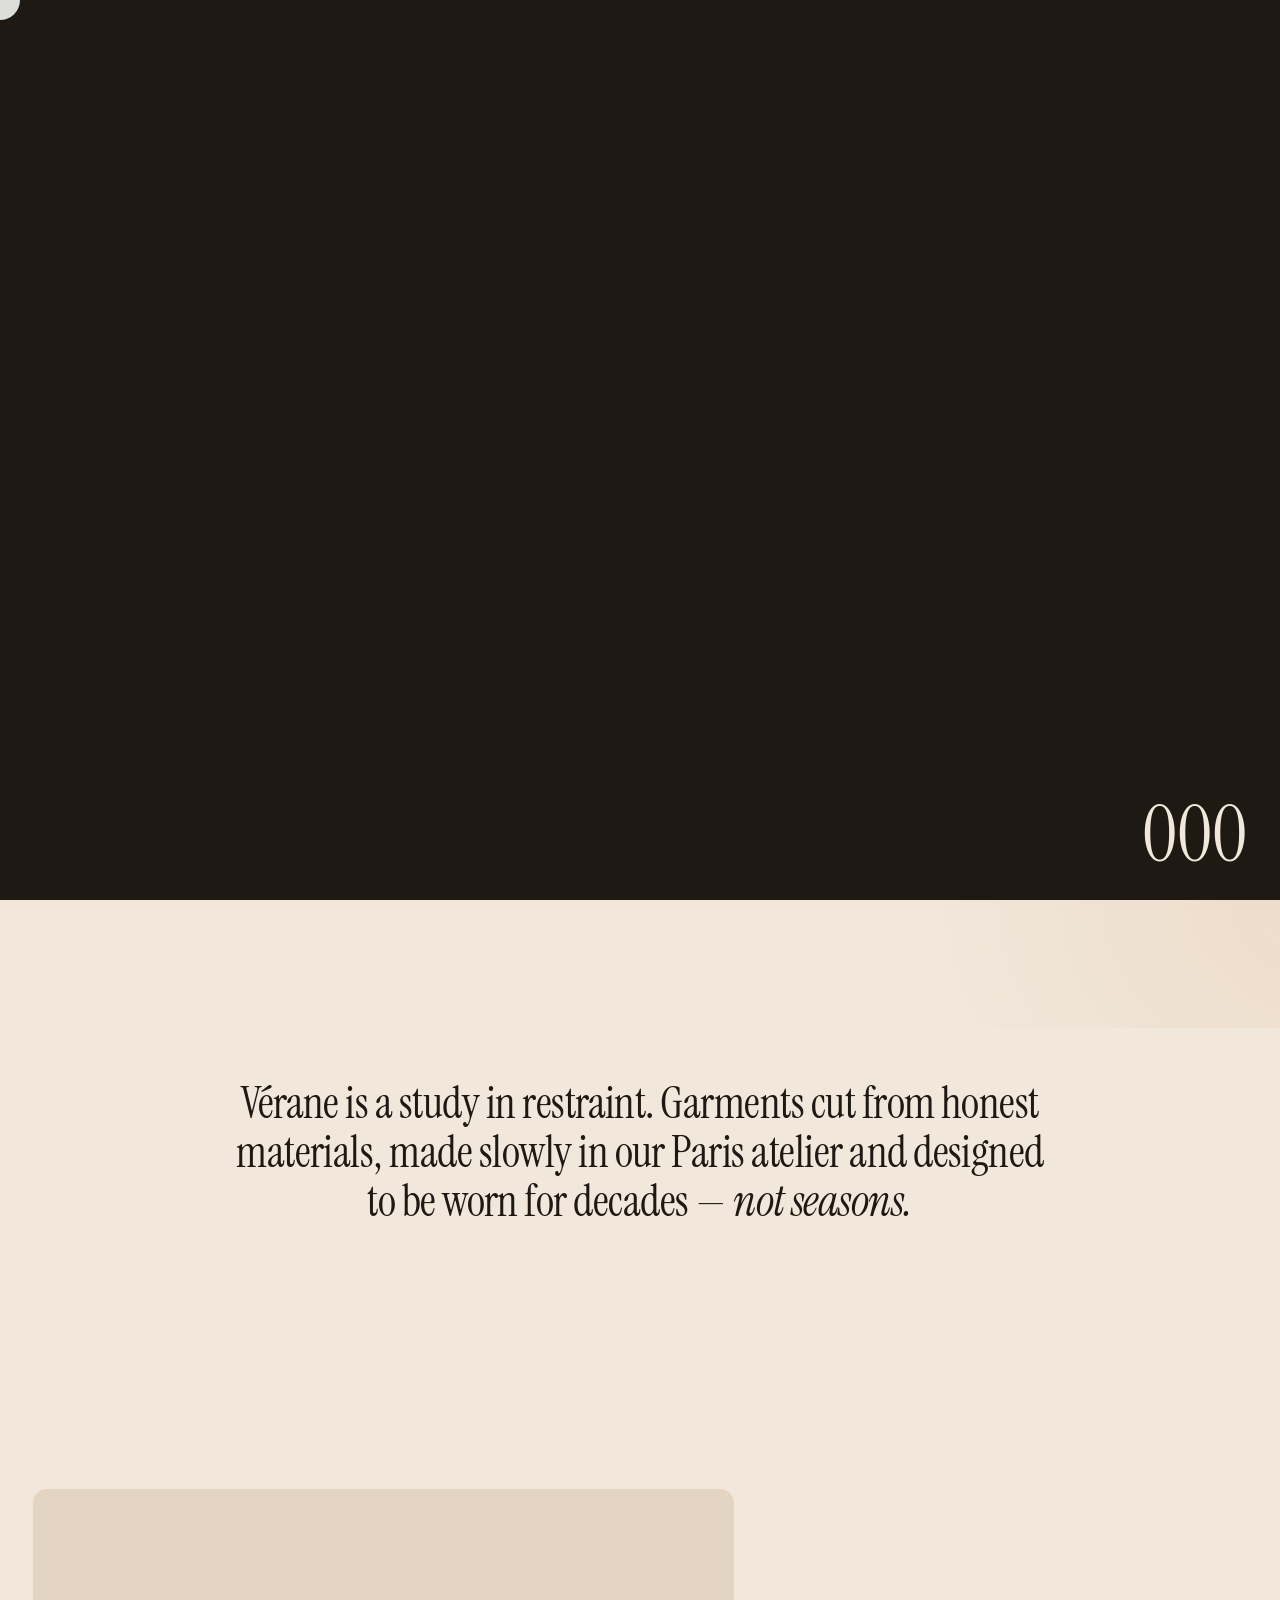
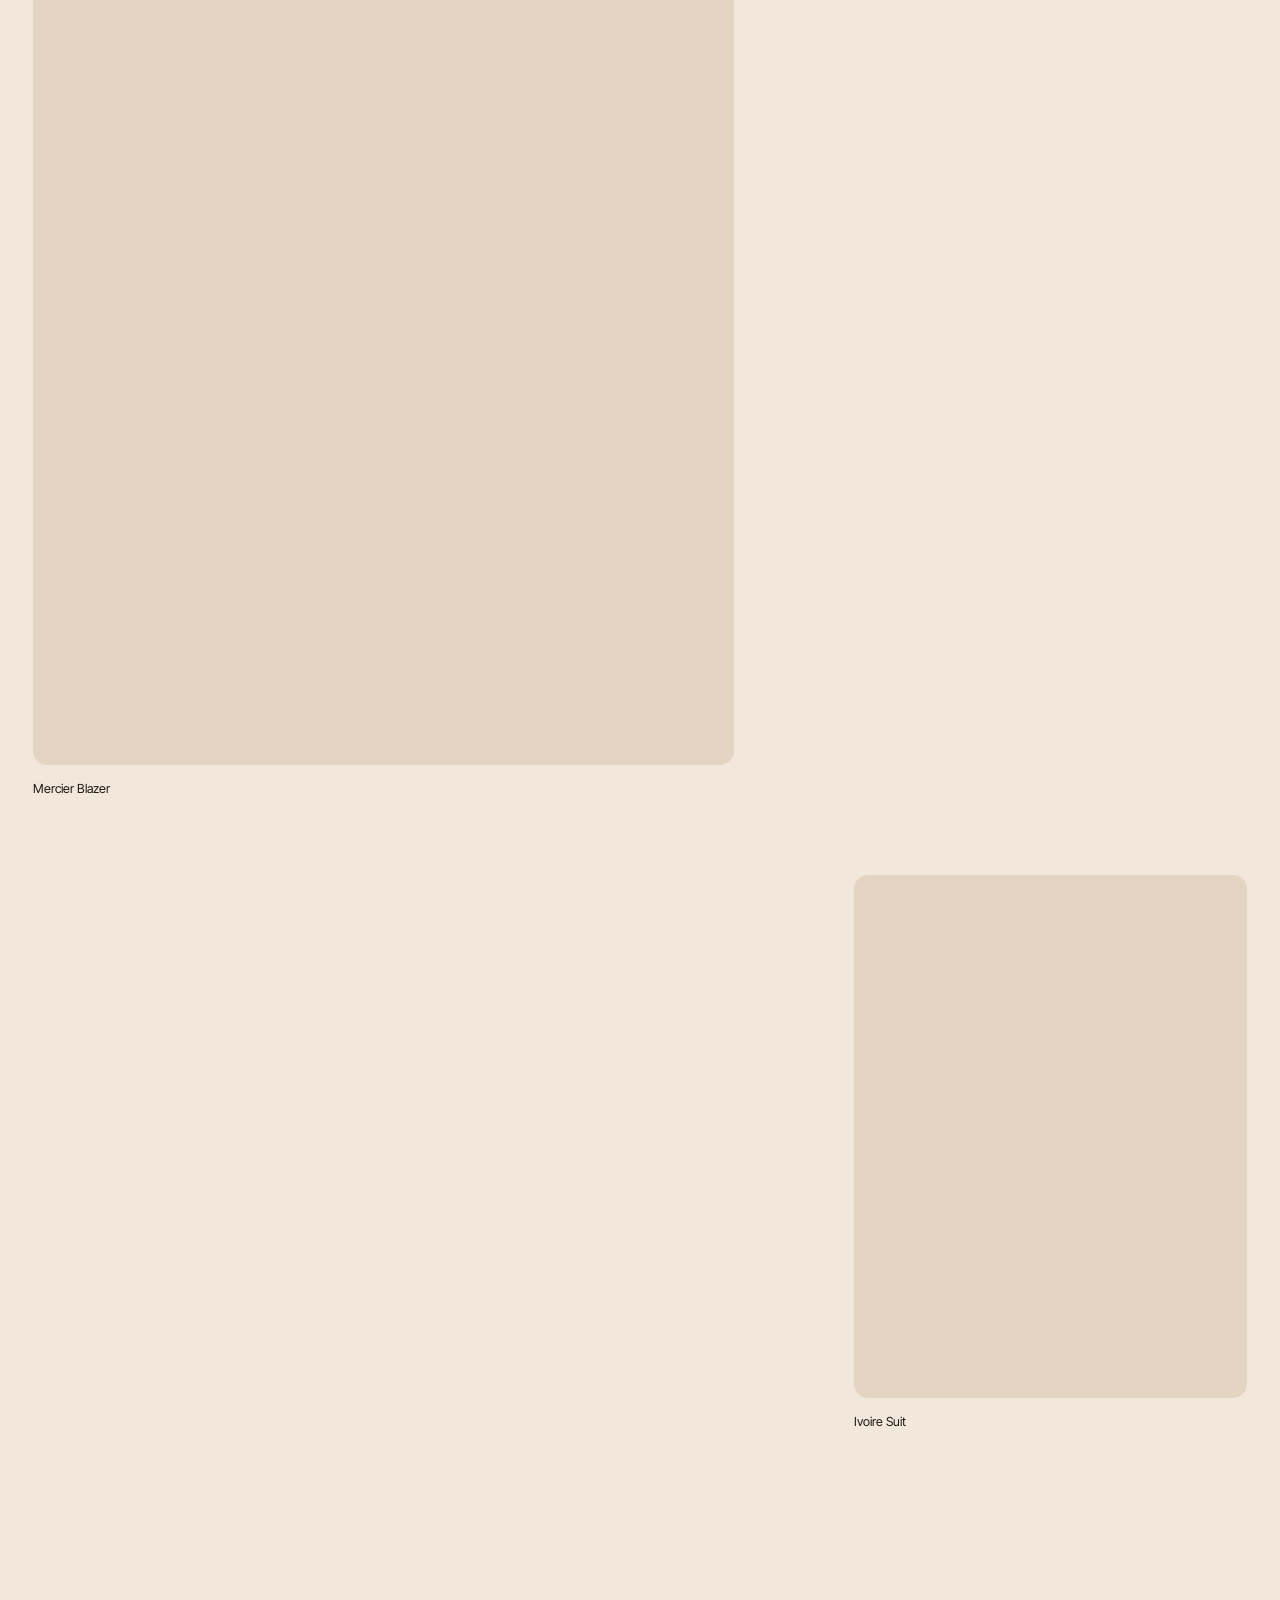
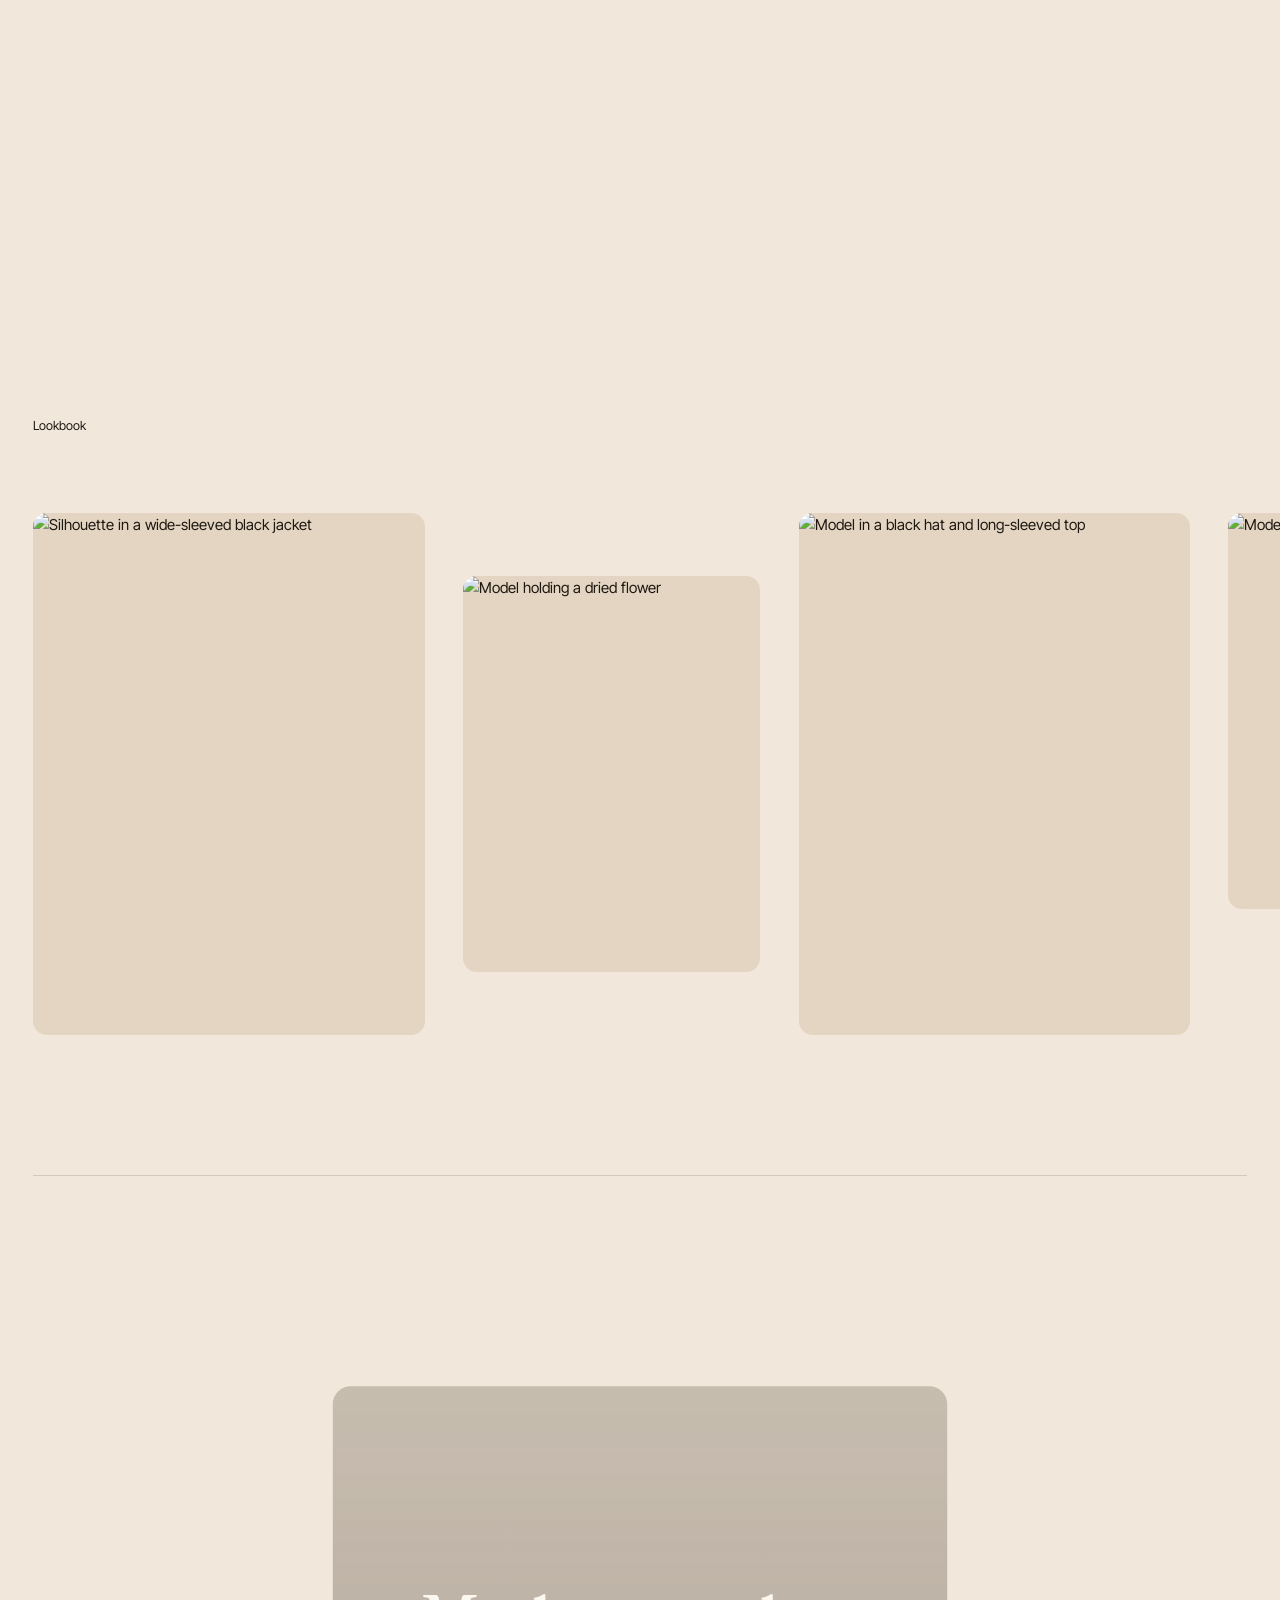
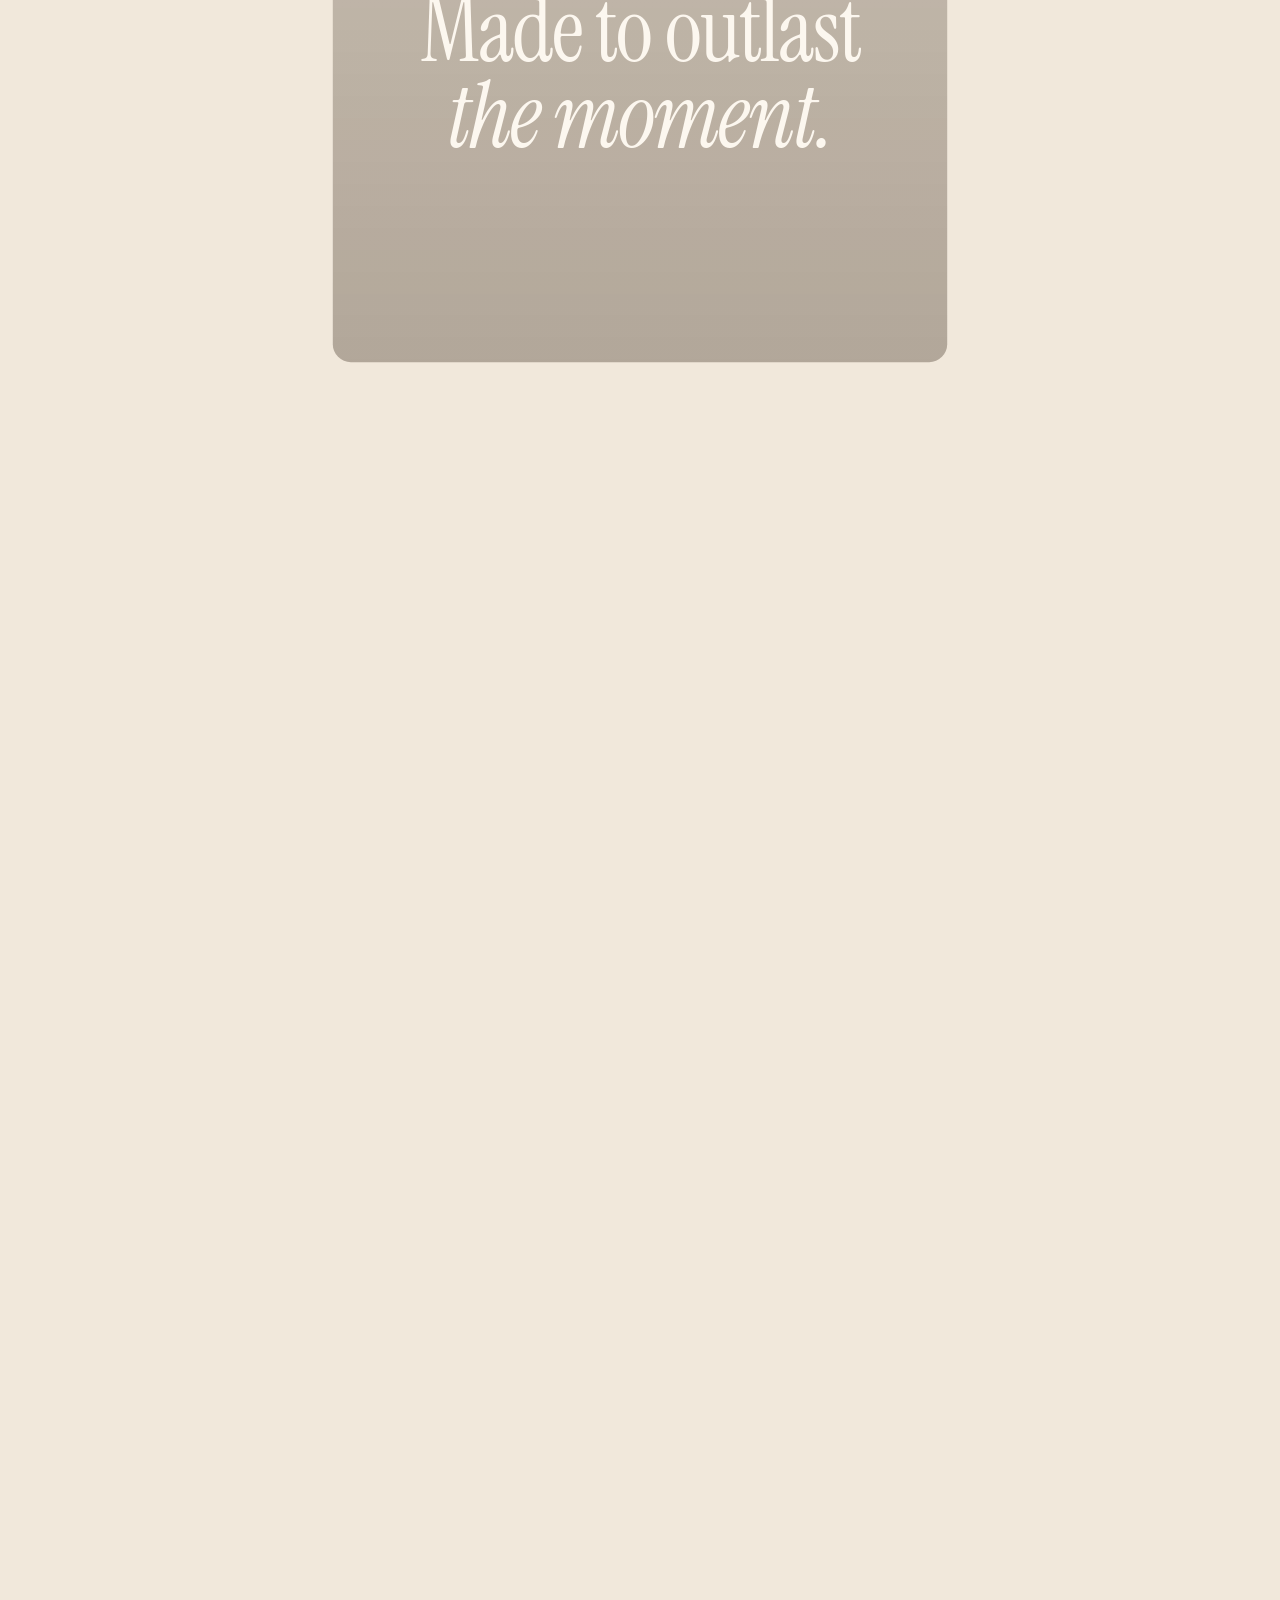
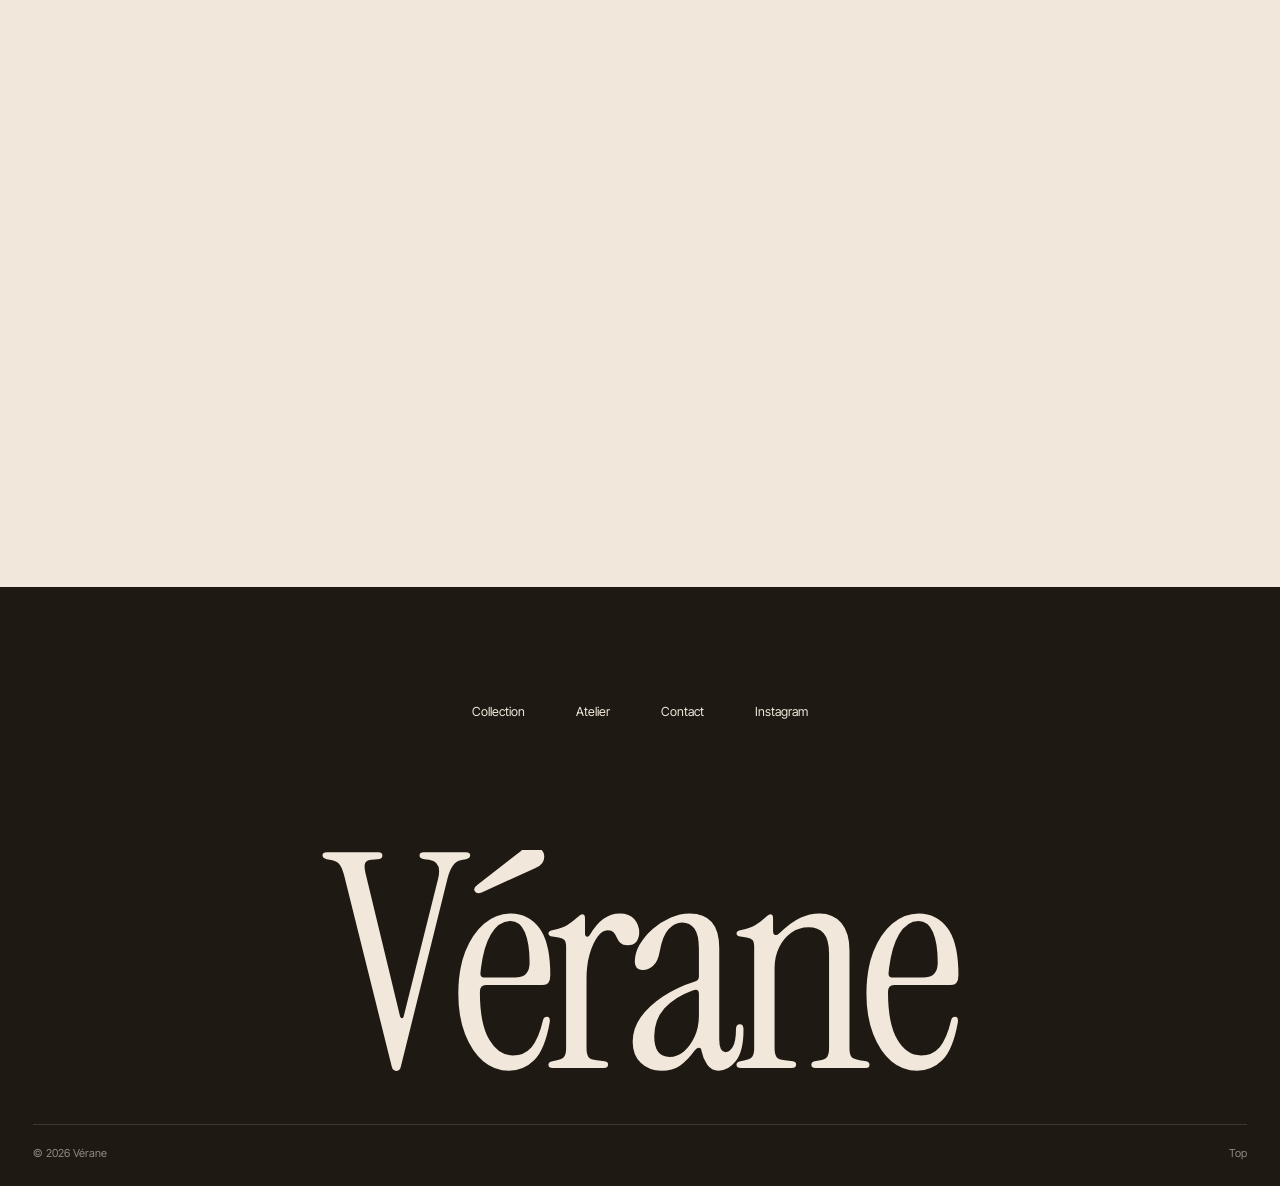
==== commit 590833cd: "Warm the palette, add ambient glow, round image corners Shift the palette to sand, ivory and espress" ====
--- a/index.html
+++ b/index.html
@@ -5,7 +5,7 @@
   <meta name="viewport" content="width=device-width, initial-scale=1">
   <title>Vérane — Maison de couture, Paris</title>
   <meta name="description" content="Vérane is a Paris maison making garments and leather goods from honest materials — designed to be worn for decades, not seasons.">
-  <link rel="icon" href="data:image/svg+xml,%3Csvg xmlns='http://www.w3.org/2000/svg' viewBox='0 0 64 64'%3E%3Crect width='64' height='64' fill='%23161513'/%3E%3Ctext x='50%25' y='54%25' dominant-baseline='middle' text-anchor='middle' font-family='Georgia,serif' font-size='44' fill='%23efece6'%3EV%3C/text%3E%3C/svg%3E">
+  <link rel="icon" href="data:image/svg+xml,%3Csvg xmlns='http://www.w3.org/2000/svg' viewBox='0 0 64 64'%3E%3Crect width='64' height='64' fill='%231f1913'/%3E%3Ctext x='50%25' y='54%25' dominant-baseline='middle' text-anchor='middle' font-family='Georgia,serif' font-size='44' fill='%23f1e8db'%3EV%3C/text%3E%3C/svg%3E">
   <link rel="preconnect" href="https://fonts.googleapis.com">
   <link rel="preconnect" href="https://fonts.gstatic.com" crossorigin>
   <link rel="preconnect" href="https://images.unsplash.com">
--- a/css/style.css
+++ b/css/style.css
@@ -4,13 +4,19 @@
    ========================================================================== */
 
 :root {
-  --bg: #efece6;
-  --paper: #f7f5f1;
-  --ink: #161513;
-  --ink-soft: #3a3833;
-  --muted: #7d776d;
-  --line: rgba(22, 21, 19, 0.14);
-  --white: #faf9f6;
+  --bg: #f1e8db;
+  --paper: #f8f1e7;
+  --ink: #1f1913;
+  --ink-soft: #4a3f34;
+  --muted: #8b7b69;
+  --line: rgba(31, 25, 19, 0.14);
+  --white: #fcf7ef;
+  --placeholder: #e3d5c2;
+  --glow: rgba(236, 178, 120, 0.30);
+  --glow-soft: rgba(222, 150, 108, 0.16);
+
+  --radius: clamp(10px, 1.1vw, 18px);
+  --radius-sm: 8px;
 
   --serif: 'Instrument Serif', 'Times New Roman', serif;
   --sans: 'Inter Tight', 'Helvetica Neue', Arial, sans-serif;
@@ -48,6 +54,16 @@
   text-rendering: optimizeLegibility;
   overflow-x: clip;
 }
+body::before {
+  content: '';
+  position: fixed;
+  inset: -10vmax;
+  z-index: -1;
+  pointer-events: none;
+  background:
+    radial-gradient(55vmax 42vmax at 12% 4%, var(--glow), transparent 70%),
+    radial-gradient(48vmax 40vmax at 96% 88%, var(--glow-soft), transparent 70%);
+}
 img, video { display: block; max-width: 100%; }
 a { color: inherit; text-decoration: none; }
 button, input { font: inherit; color: inherit; background: none; border: 0; border-radius: 0; }
@@ -257,7 +273,7 @@
    Cart drawer
    ========================================================================== */
 .cart { position: fixed; inset: 0; z-index: 160; visibility: hidden; }
-.cart__backdrop { position: absolute; inset: 0; background: rgba(22, 21, 19, 0.35); opacity: 0; }
+.cart__backdrop { position: absolute; inset: 0; background: rgba(31, 25, 19, 0.38); opacity: 0; }
 .cart__panel {
   position: absolute;
   top: 0; right: 0; bottom: 0;
@@ -272,7 +288,7 @@
 .cart__items { flex: 1; overflow-y: auto; padding: 8px var(--pad); }
 .cart__empty { padding: 48px 0; color: var(--muted); }
 .cart__item { display: grid; grid-template-columns: 84px 1fr auto; gap: 16px; padding: 18px 0; border-bottom: 1px solid var(--line); }
-.cart__item img { width: 84px; aspect-ratio: 3 / 4; object-fit: cover; }
+.cart__item img { width: 84px; aspect-ratio: 3 / 4; object-fit: cover; border-radius: var(--radius-sm); }
 .cart__item h4 { font-weight: 400; font-size: var(--fs-base); }
 .cart__remove { font-size: var(--fs-xs); color: var(--muted); text-decoration: underline; text-underline-offset: 3px; margin-top: 10px; }
 .cart__foot { border-top: 1px solid var(--line); display: grid; gap: 18px; }
@@ -329,74 +345,59 @@
 .toast.is-visible { transform: translate(-50%, 0); visibility: visible; transition: transform 0.7s var(--ease), visibility 0s; }
 
 /* ---------- Cursor ---------- */
-/* A point, a hairline ring that trails it, and a label bubble for imagery.
-   Both point and ring use difference blending so they read on paper and on photographs. */
-.cursor,
-.cursor-ring {
+/* A single soft lens. It trails the pointer with a little weight and stretches
+   along its path. It inverts whatever it passes over, swells over links and
+   thins to a caret in fields. Over imagery it gives way to a frosted paper disc
+   with a serif caption. All sizing is done with transforms in JS. */
+.cursor {
   position: fixed;
   top: 0; left: 0;
-  pointer-events: none;
-  mix-blend-mode: difference;
-  display: none;
-}
-.cursor {
   z-index: 252;
-  width: 6px; height: 6px;
-  margin: -3px 0 0 -3px;
+  width: 40px; height: 40px;
+  margin: -20px 0 0 -20px;
   border-radius: 50%;
   background: var(--white);
-  transition: opacity 0.3s;
-}
-.cursor-ring {
+  mix-blend-mode: difference;
+  pointer-events: none;
+  display: none;
+  will-change: transform;
+  transition: opacity 0.4s var(--ease-out);
+}
+.cursor-label {
+  position: fixed;
+  top: 0; left: 0;
   z-index: 251;
-  width: 36px; height: 36px;
-  margin: -18px 0 0 -18px;
+  width: 108px; height: 108px;
+  margin: -54px 0 0 -54px;
   border-radius: 50%;
-  border: 1px solid var(--white);
-  background-color: rgba(250, 249, 246, 0);
-  transition:
-    width 0.55s var(--ease-out), height 0.55s var(--ease-out), margin 0.55s var(--ease-out),
-    border-radius 0.55s var(--ease-out), background-color 0.4s, border-color 0.4s, opacity 0.4s;
-}
-/* Links & buttons — the ring swells and fills, inverting what sits beneath it */
-.cursor-ring.is-link {
-  width: 56px; height: 56px;
-  margin: -28px 0 0 -28px;
-  background-color: rgba(250, 249, 246, 1);
-  border-color: transparent;
-}
-/* Text fields — the ring collapses into a caret */
-.cursor-ring.is-text {
-  width: 2px; height: 24px;
-  margin: -12px 0 0 -1px;
-  border-radius: 1px;
-  background-color: rgba(250, 249, 246, 1);
-  border-color: transparent;
-}
-.cursor-ring.is-media { opacity: 0; }
-.cursor.is-hidden { opacity: 0; }
-.cursor-ring.is-hidden { opacity: 0; }
+  background: rgba(248, 241, 231, 0.86);
+  -webkit-backdrop-filter: blur(10px) saturate(1.2);
+  backdrop-filter: blur(10px) saturate(1.2);
+  box-shadow: 0 0 0 1px rgba(31, 25, 19, 0.06), 0 18px 40px -18px rgba(90, 52, 22, 0.45);
+  color: var(--ink);
+  pointer-events: none;
+  display: none;
+  place-items: center;
+  transform: scale(0);
+  will-change: transform;
+  transition: opacity 0.4s var(--ease-out);
+}
+.cursor-label__clip { display: block; overflow: hidden; padding: 2px 6px 4px; }
+.cursor-label__text {
+  display: block;
+  font-family: var(--serif);
+  font-style: italic;
+  font-size: 20px;
+  line-height: 1;
+  letter-spacing: -0.01em;
+  white-space: nowrap;
+}
+.cursor.is-hidden,
+.cursor-label.is-hidden { opacity: 0; }
 html.has-cursor,
 html.has-cursor * { cursor: none !important; }
-.cursor-label {
-  position: fixed;
-  top: 0; left: 0;
-  z-index: 251;
-  pointer-events: none;
-  width: 84px; height: 84px;
-  margin: -42px 0 0 -42px;
-  border-radius: 50%;
-  background: var(--paper);
-  color: var(--ink);
-  display: none;
-  place-items: center;
-  font-size: var(--fs-xs);
-  letter-spacing: 0.12em;
-  text-transform: uppercase;
-  transform: scale(0);
-}
 @media (hover: hover) and (pointer: fine) {
-  .cursor, .cursor-ring { display: block; }
+  .cursor { display: block; }
   .cursor-label { display: grid; }
 }
 
@@ -408,6 +409,9 @@
 html.js .hero__title { visibility: hidden; }
 .mask { overflow: hidden; }
 [data-reveal-img] { overflow: hidden; }
+.frame img, .card__img, .hero__media img, .bleed__media img, .process__float img, .process__thumb, .cart__item img {
+  filter: sepia(0.14) saturate(1.06) contrast(1.02);
+}
 [data-parallax] { overflow: hidden; }
 [data-parallax] > img { will-change: transform; height: 120%; margin-top: -10%; }
 
@@ -428,7 +432,7 @@
   content: '';
   position: absolute;
   inset: 0;
-  background: linear-gradient(180deg, rgba(0,0,0,0.12) 0%, rgba(0,0,0,0) 22%, rgba(0,0,0,0) 60%, rgba(0,0,0,0.32) 100%);
+  background: linear-gradient(180deg, rgba(40,24,10,0.16) 0%, rgba(40,24,10,0) 24%, rgba(40,24,10,0) 58%, rgba(40,24,10,0.40) 100%), radial-gradient(80% 60% at 50% 100%, rgba(214,140,80,0.22), transparent 70%);
 }
 .hero__content {
   position: absolute;
@@ -460,7 +464,7 @@
 .editorial__main .frame { aspect-ratio: 4 / 5; }
 .editorial__side { grid-column: 9 / 13; align-self: end; }
 .editorial__side .frame { aspect-ratio: 3 / 4; }
-.frame { position: relative; overflow: hidden; background: #ddd8cf; }
+.frame { position: relative; overflow: hidden; background: var(--placeholder); border-radius: var(--radius); isolation: isolate; }
 .frame img { width: 100%; height: 100%; object-fit: cover; }
 /* Parallax images are taller than their frame so the drift never shows an edge */
 [data-parallax] img { position: absolute; left: 0; top: -9%; height: 118%; }
@@ -475,7 +479,7 @@
 /* ---------- Product card ---------- */
 .products { display: grid; grid-template-columns: repeat(4, minmax(0, 1fr)); gap: clamp(36px, 4vw, 64px) var(--gap); }
 .card__link { display: block; }
-.card__media { position: relative; aspect-ratio: 3 / 4; overflow: hidden; background: #ddd8cf; }
+.card__media { position: relative; aspect-ratio: 3 / 4; overflow: hidden; background: var(--placeholder); border-radius: var(--radius); isolation: isolate; }
 .card__img { position: absolute; inset: 0; width: 100%; height: 100%; object-fit: cover; transition: transform 1.4s var(--ease-out), opacity 0.8s var(--ease); }
 .card__img--alt { opacity: 0; transform: scale(1.06); }
 .card__link:hover .card__img { transform: scale(1.04); }
@@ -502,9 +506,9 @@
 /* ---------- Full-bleed clip reveal ---------- */
 .bleed { position: relative; height: 220vh; }
 .bleed__sticky { position: sticky; top: 0; height: 100vh; height: 100svh; overflow: hidden; display: grid; place-items: center; }
-.bleed__media { position: absolute; inset: 0; clip-path: inset(18% 26% 18% 26%); will-change: clip-path; }
+.bleed__media { position: absolute; inset: 0; clip-path: inset(18% 26% 18% 26% round 18px); will-change: clip-path; }
 .bleed__media img { width: 100%; height: 100%; object-fit: cover; transform: scale(1.25); }
-.bleed__media::after { content: ''; position: absolute; inset: 0; background: rgba(0, 0, 0, 0.25); }
+.bleed__media::after { content: ''; position: absolute; inset: 0; background: linear-gradient(180deg, rgba(40, 24, 10, 0.18), rgba(40, 24, 10, 0.34)); }
 .bleed__quote { position: relative; z-index: 2; color: var(--white); text-align: center; padding-inline: var(--pad); }
 .bleed__quote p { max-width: 11ch; margin-inline: auto; font-family: var(--serif); font-size: clamp(44px, 7vw, 120px); line-height: 0.96; letter-spacing: -0.02em; }
 
@@ -534,7 +538,7 @@
   margin-inline: -0.02em;
 }
 .footer__mark span { display: inline-block; }
-.footer__bottom { display: flex; justify-content: space-between; gap: 16px; flex-wrap: wrap; margin-top: 28px; padding-top: 20px; border-top: 1px solid rgba(239, 236, 230, 0.15); font-size: var(--fs-xs); color: rgba(239, 236, 230, 0.55); }
+.footer__bottom { display: flex; justify-content: space-between; gap: 16px; flex-wrap: wrap; margin-top: 28px; padding-top: 20px; border-top: 1px solid rgba(241, 232, 219, 0.15); font-size: var(--fs-xs); color: rgba(241, 232, 219, 0.55); }
 .footer__bottom a:hover { color: var(--bg); }
 
 /* ==========================================================================
@@ -562,7 +566,7 @@
 .card.is-hidden { display: none; }
 .card--editorial { grid-column: span 2; grid-row: span 1; }
 .card--editorial .card__media { aspect-ratio: auto; height: 100%; min-height: 100%; }
-.card--editorial .card__overlay { position: absolute; inset: 0; display: flex; flex-direction: column; justify-content: flex-end; padding: clamp(20px, 2.4vw, 36px); color: var(--white); background: linear-gradient(180deg, transparent 50%, rgba(0,0,0,0.4)); }
+.card--editorial .card__overlay { position: absolute; inset: 0; display: flex; flex-direction: column; justify-content: flex-end; padding: clamp(20px, 2.4vw, 36px); color: var(--white); background: linear-gradient(180deg, transparent 45%, rgba(40,24,10,0.46)); }
 
 /* ==========================================================================
    PRODUCT
@@ -632,6 +636,7 @@
   opacity: 0;
   transform: scale(0.85);
 }
+.process__float { border-radius: var(--radius); }
 .process__float img { position: absolute; inset: 0; width: 100%; height: 100%; object-fit: cover; opacity: 0; transition: opacity 0.4s; }
 .process__float img.is-active { opacity: 1; }
 
@@ -687,7 +692,7 @@
 
   .process__name { grid-column: 1 / -1; }
   .process__desc { grid-column: 1 / -1; margin-top: 14px; }
-  .process__thumb { display: block; grid-column: 1 / -1; margin-top: 20px; aspect-ratio: 16 / 10; }
+  .process__thumb { display: block; grid-column: 1 / -1; margin-top: 20px; aspect-ratio: 16 / 10; object-fit: cover; border-radius: var(--radius); }
   .process__float { display: none; }
 
   .contact__title, .contact__info { grid-column: 1 / -1; }
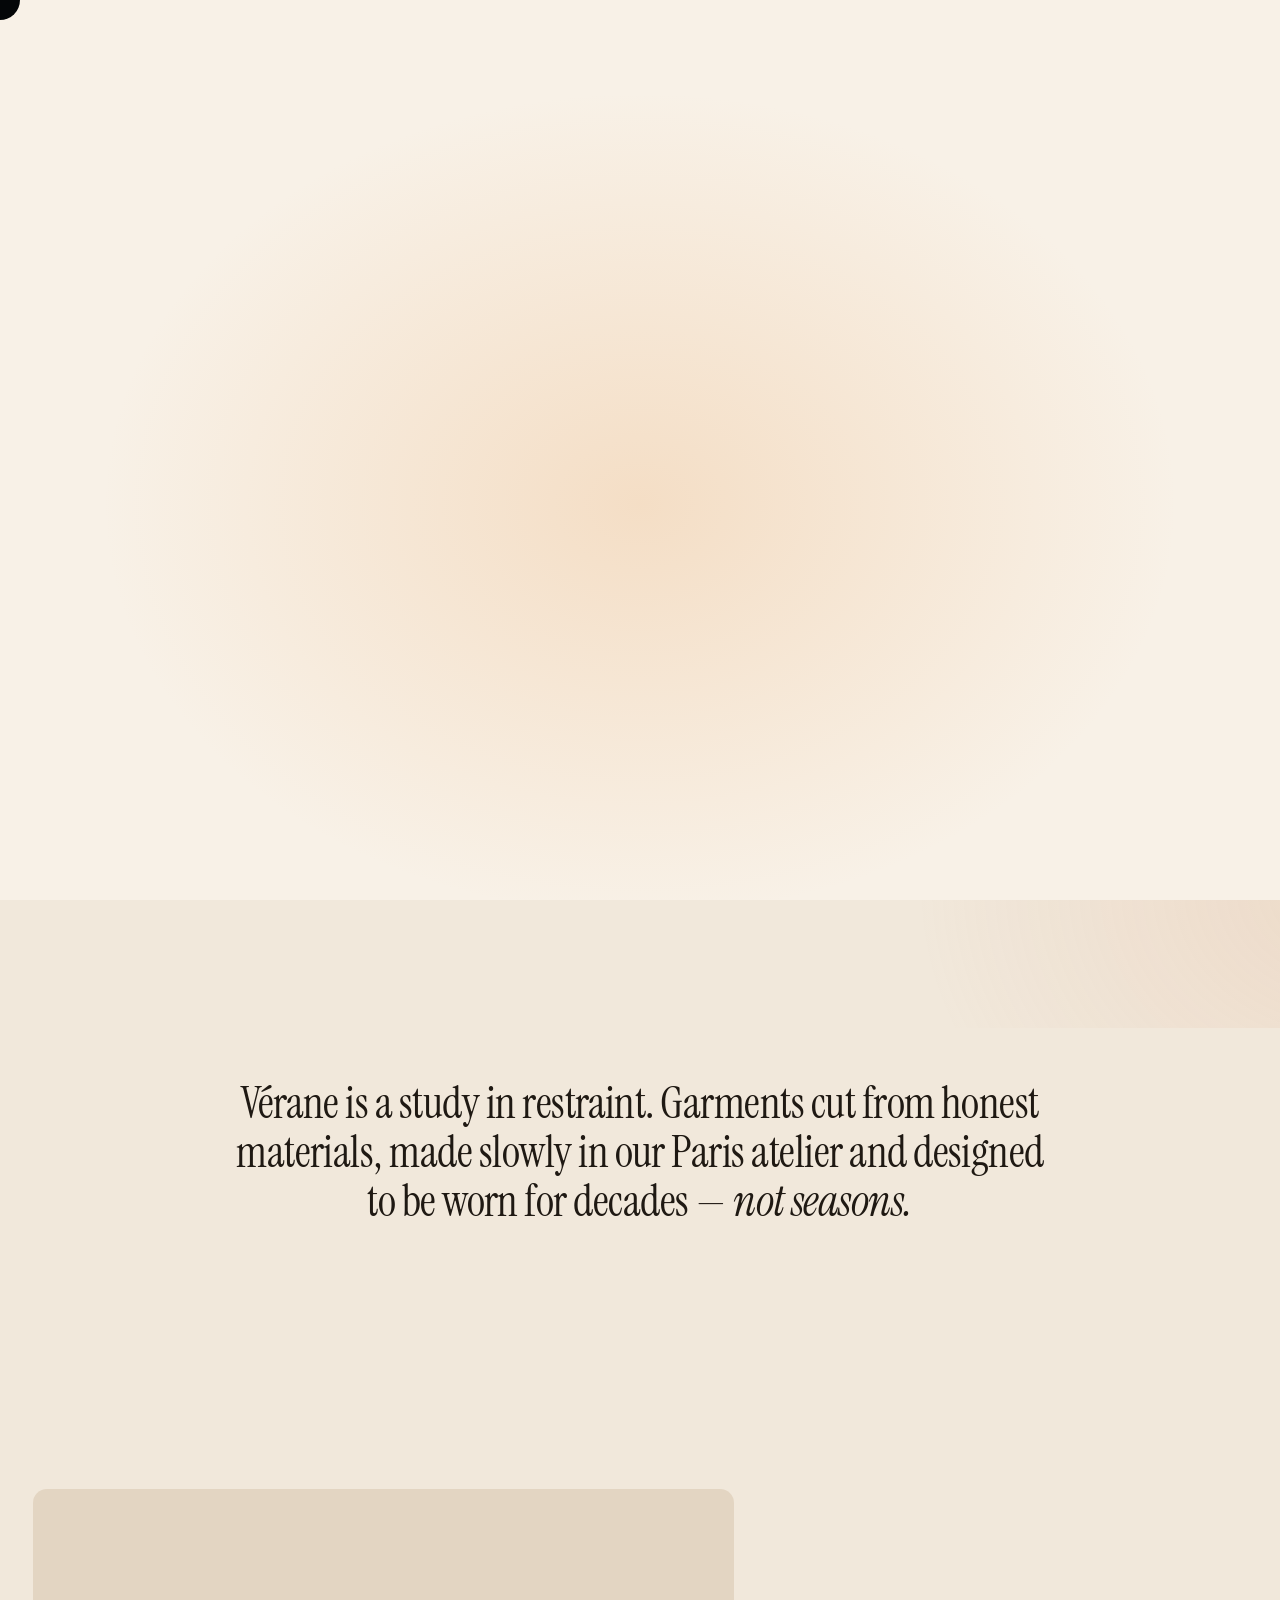
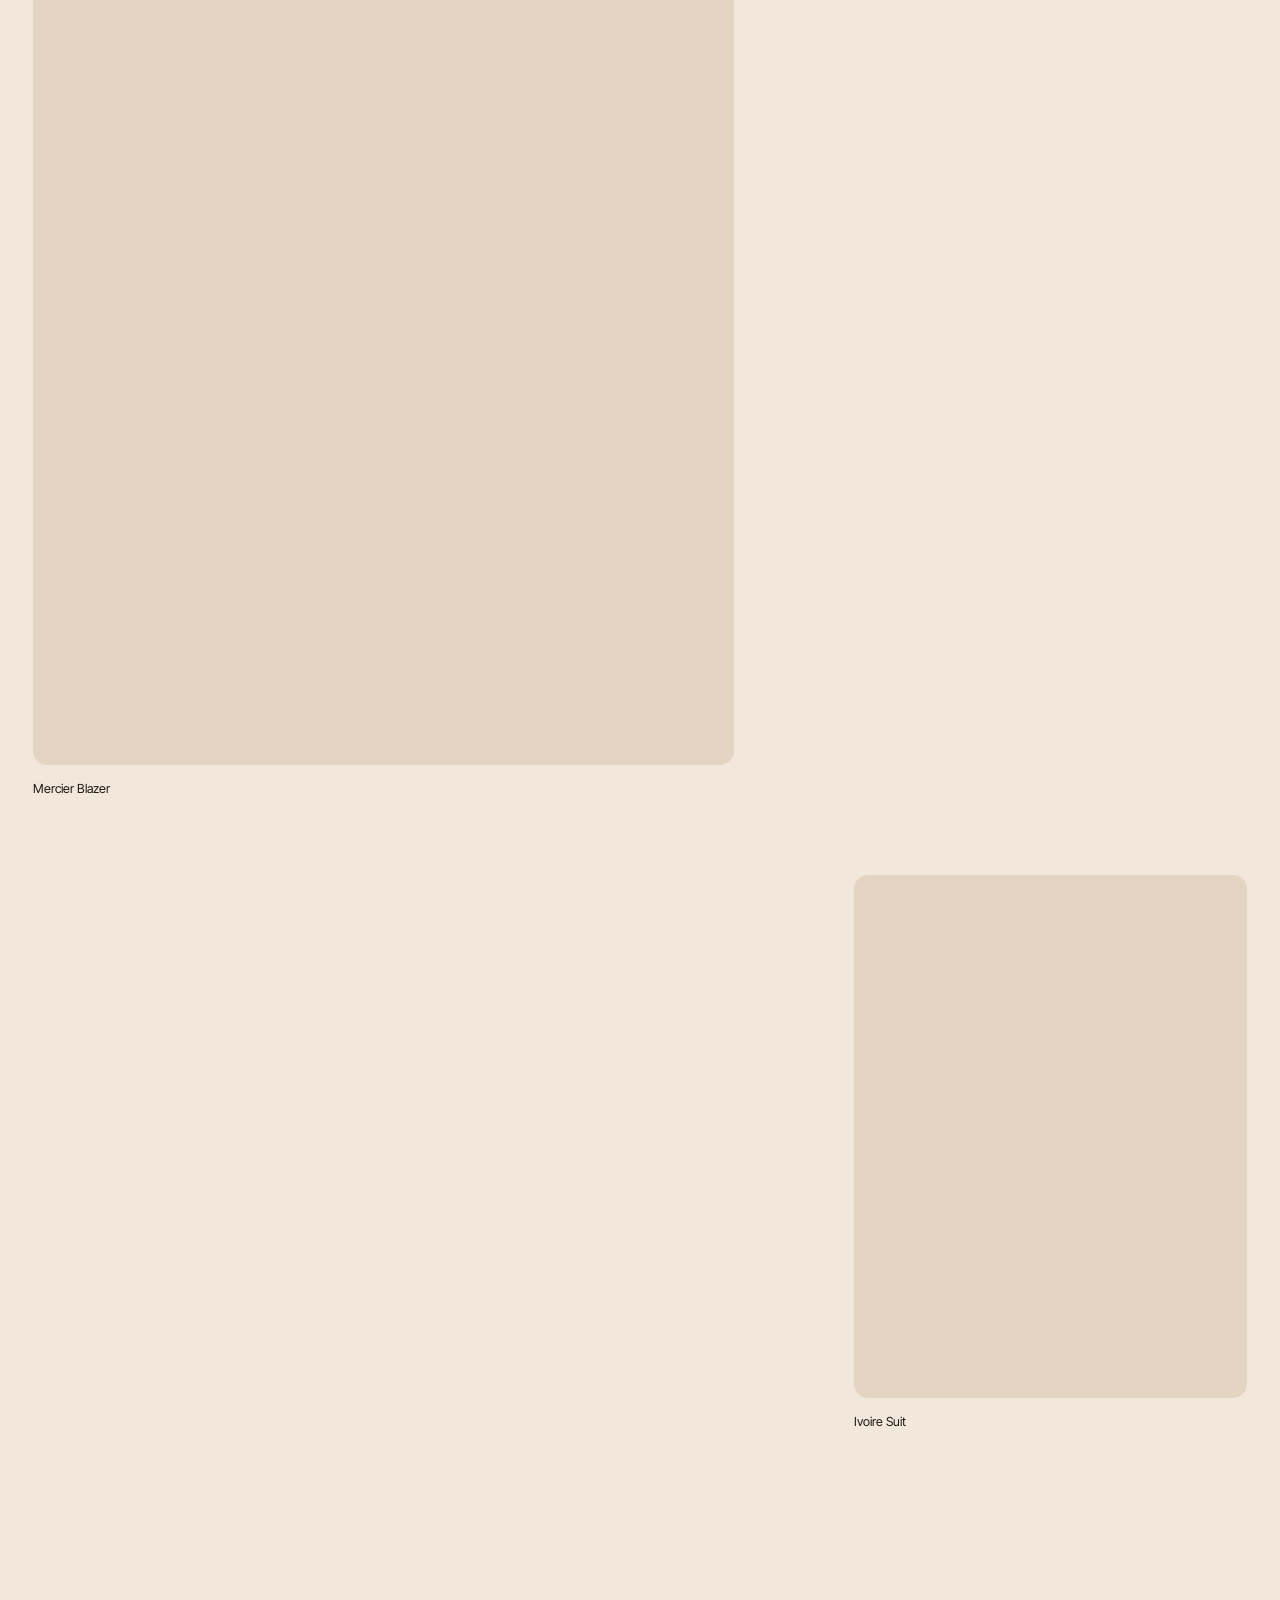
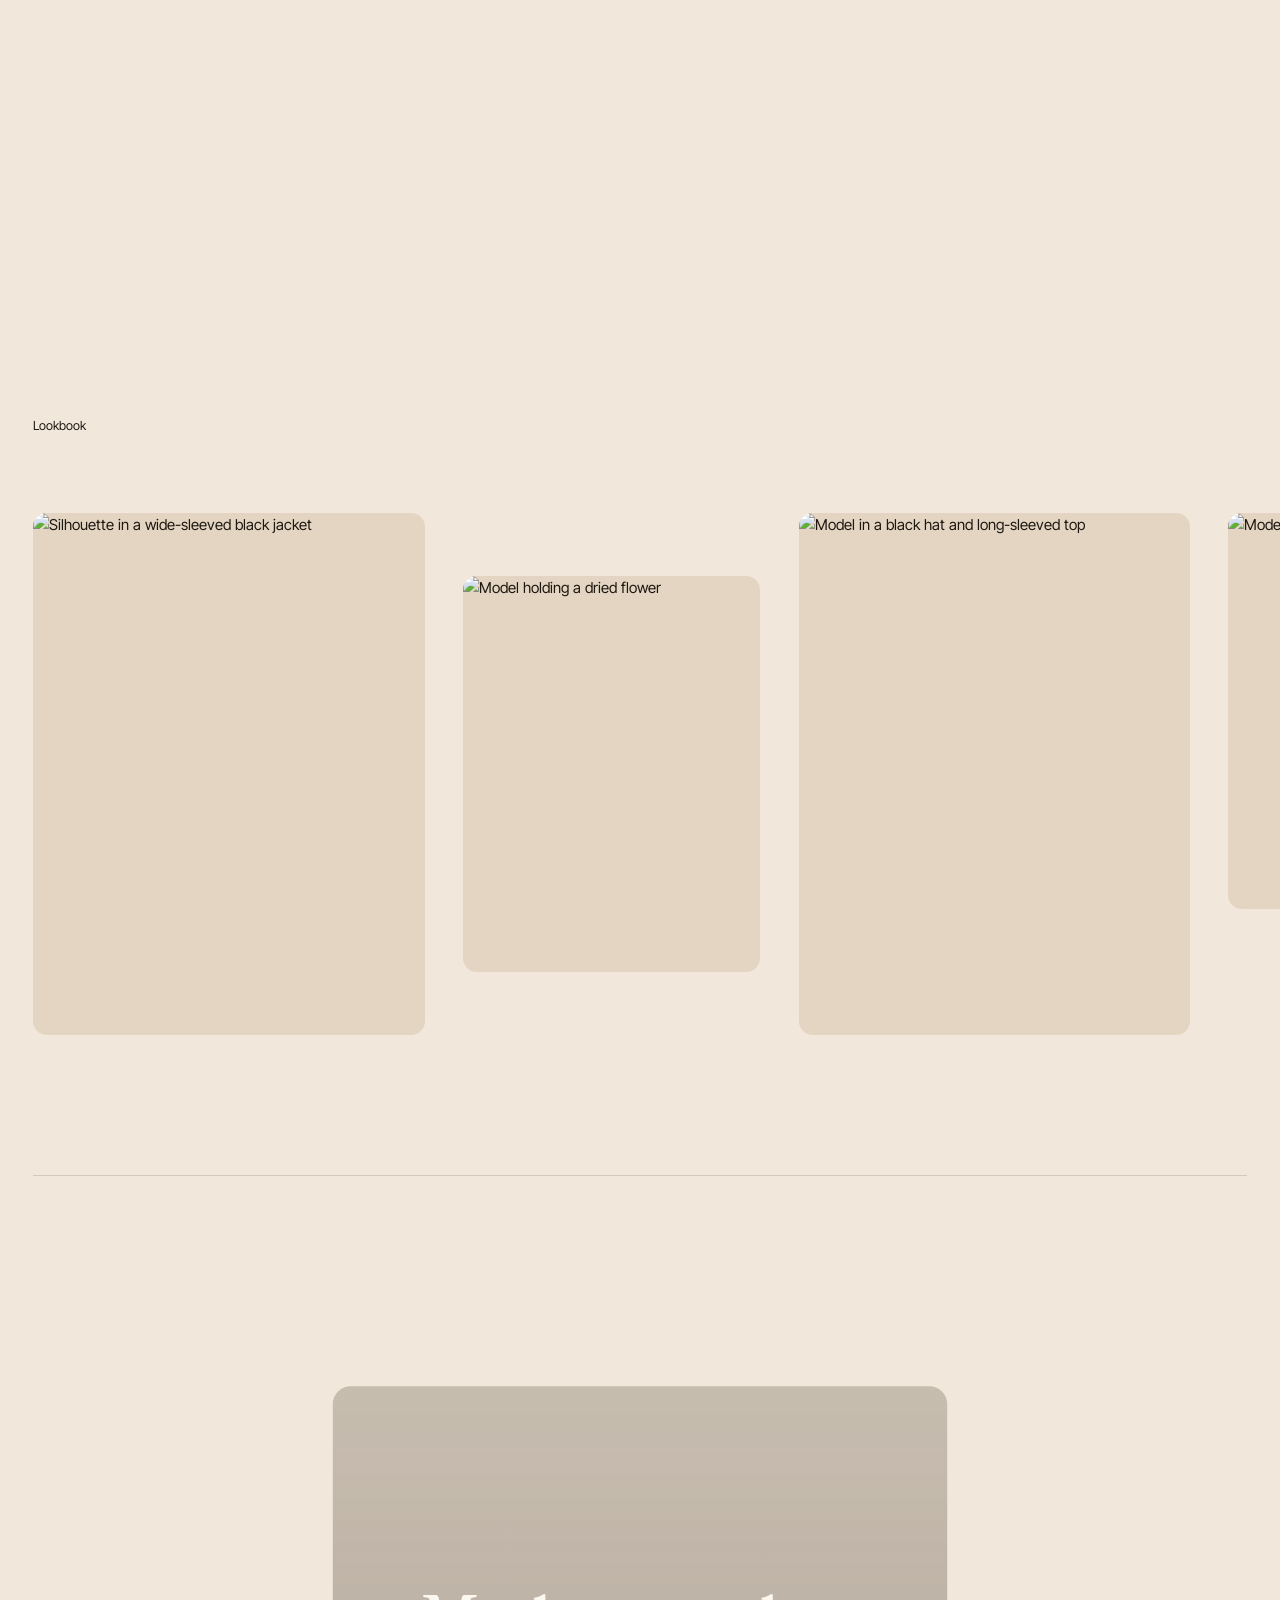
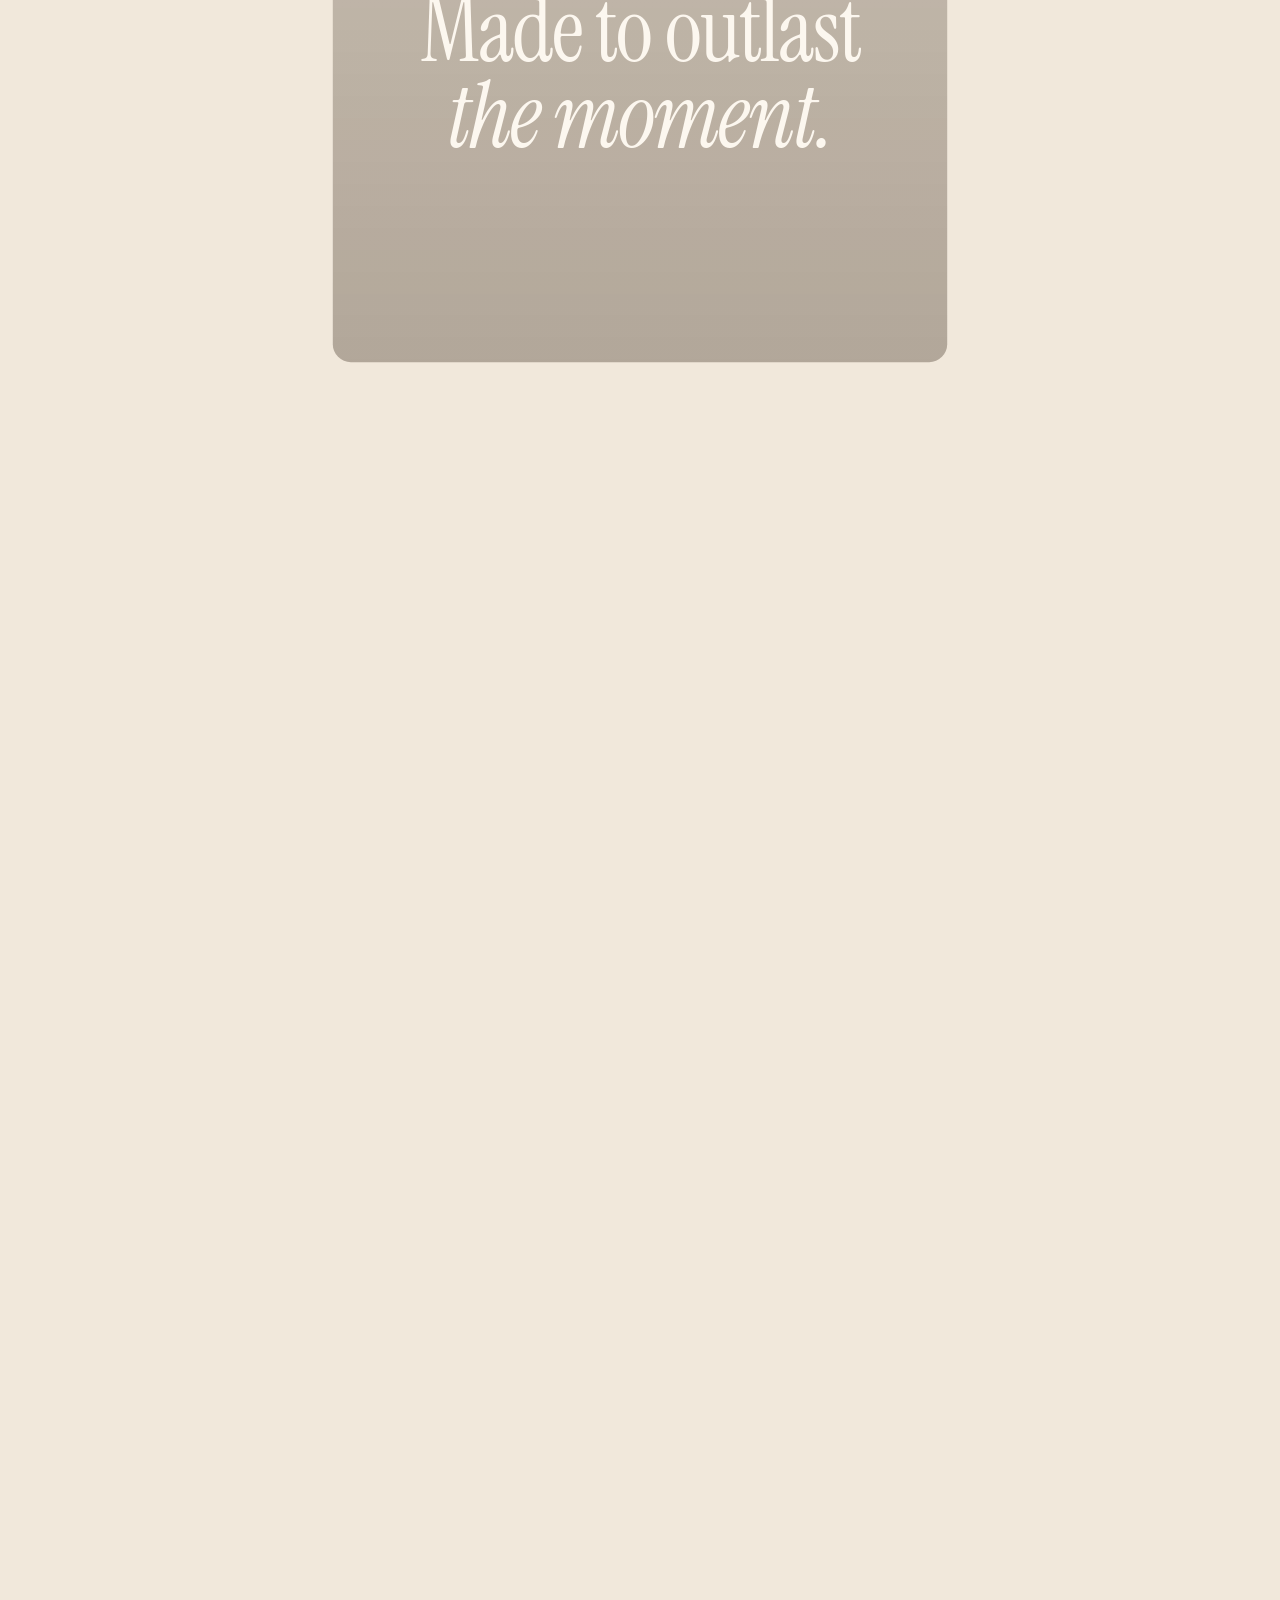
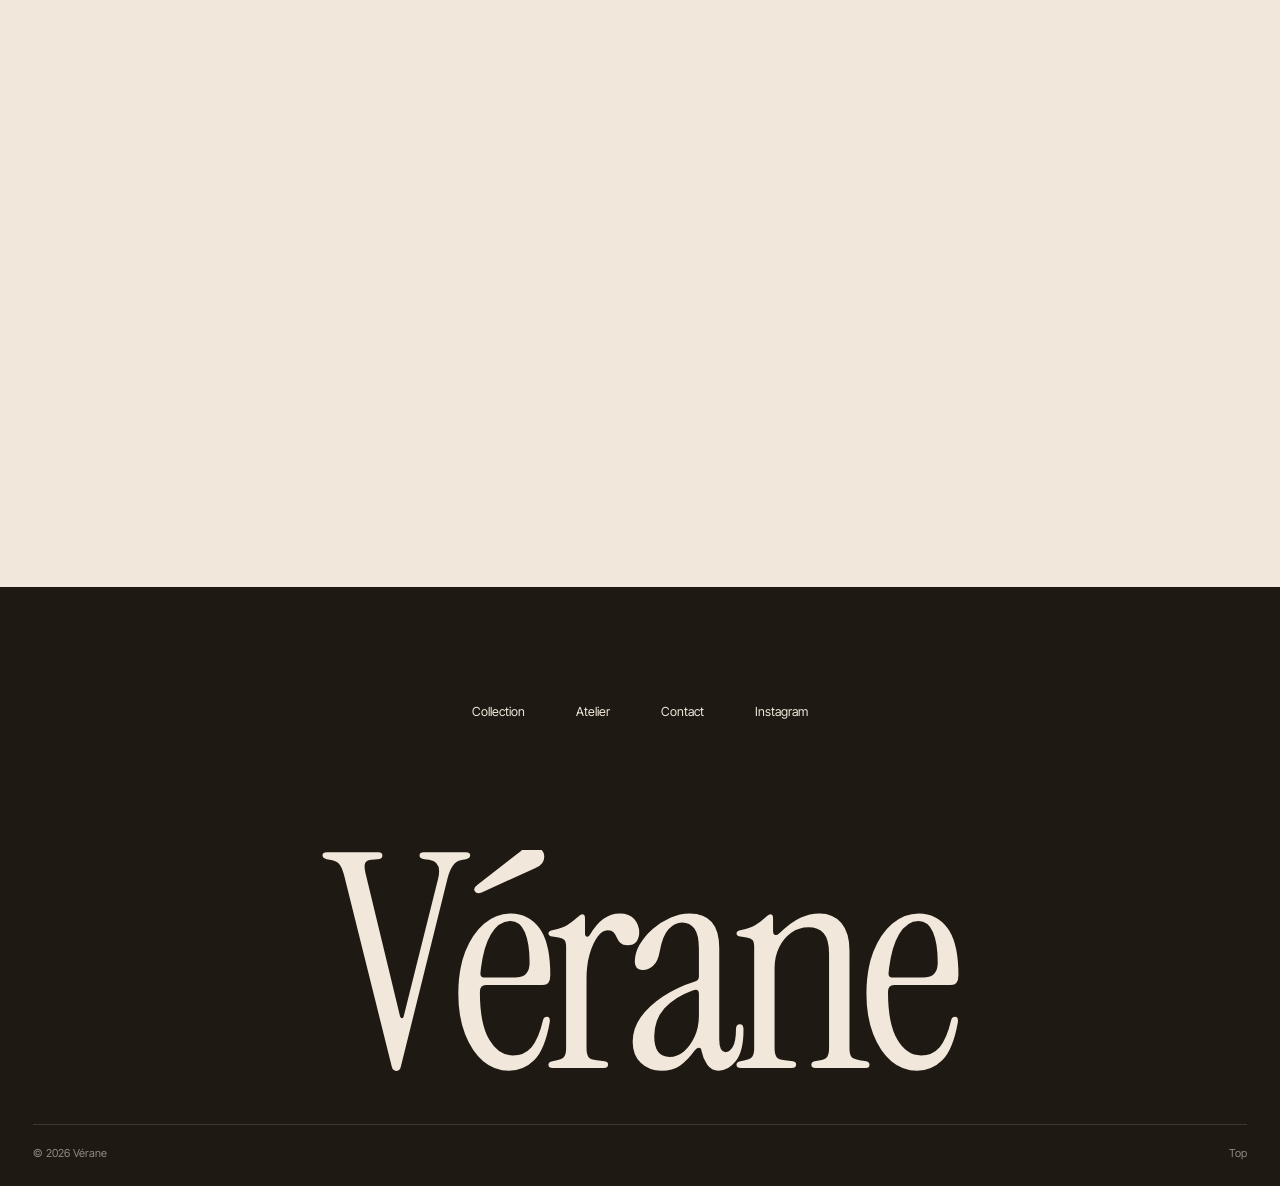
==== commit 956221dc: "Replace counter loader with focus-and-aperture opening The wordmark comes into focus on warm ivory w" ====
--- a/index.html
+++ b/index.html
@@ -26,14 +26,11 @@
 
   <!-- First-visit loader -->
   <div class="loader" data-loader aria-hidden="true">
-    <div class="loader__inner">
+    <div class="loader__window" data-loader-window><img alt="" data-loader-img></div>
+    <div class="loader__center">
       <div class="loader__mark" data-loader-mark><span>V</span><span>é</span><span>r</span><span>a</span><span>n</span><span>e</span></div>
-      <div class="loader__bottom">
-        <span></span>
-        <span class="loader__count" data-loader-count>000</span>
-      </div>
+      <i class="loader__line" data-loader-line></i>
     </div>
-    <i class="loader__bar" data-loader-bar></i>
   </div>
 
   <main>
--- a/css/style.css
+++ b/css/style.css
@@ -176,35 +176,38 @@
 html.veil-in .veil { pointer-events: all; }
 
 /* ---------- First-visit loader ---------- */
+/* Warm ivory, a centred wordmark that comes into focus, a hairline that
+   tracks loading, then an aperture onto the hero photograph that opens
+   to full screen and hands over to the hero itself. */
 .loader {
   position: fixed;
   inset: 0;
   z-index: 210;
-  background: var(--ink);
-  color: var(--bg);
   display: none;
-  padding: var(--pad);
+  overflow: hidden;
+  color: var(--ink);
+  background: radial-gradient(60vmax 46vmax at 50% 56%, var(--glow), transparent 70%), var(--paper);
 }
 html.js:not(.veil-in) .loader { display: block; }
-.loader__inner {
-  height: 100%;
+.loader__window { position: absolute; inset: 0; clip-path: inset(50% 50% 50% 50% round 18px); }
+.loader__window img { width: 100%; height: 100%; object-fit: cover; object-position: 50% 22%; transform-origin: 50% 40%; filter: sepia(0.14) saturate(1.06) contrast(1.02); }
+.loader__center {
+  position: absolute;
+  inset: 0;
+  display: grid;
+  place-content: center;
+  justify-items: center;
+  gap: clamp(22px, 2.4vw, 34px);
+}
+.loader__mark {
   display: flex;
-  flex-direction: column;
-  justify-content: flex-end;
-  gap: clamp(16px, 2vw, 28px);
-}
-.loader__mark {
   font-family: var(--serif);
-  font-size: clamp(64px, 17vw, 300px);
-  line-height: 0.8;
-  letter-spacing: -0.03em;
-  overflow: hidden;
-  display: flex;
-}
-.loader__mark span { display: inline-block; transform: translateY(105%); }
-.loader__bottom { display: flex; justify-content: space-between; align-items: flex-end; }
-.loader__count { font-family: var(--serif); font-size: clamp(40px, 6vw, 96px); line-height: 0.8; font-variant-numeric: tabular-nums; }
-.loader__bar { position: absolute; left: 0; bottom: 0; height: 2px; width: 100%; background: var(--bg); transform: scaleX(0); transform-origin: left; }
+  font-size: clamp(52px, 8vw, 136px);
+  line-height: 1;
+  letter-spacing: -0.01em;
+}
+.loader__mark span { display: inline-block; opacity: 0; will-change: transform, filter, opacity; }
+.loader__line { display: block; width: clamp(72px, 8vw, 128px); height: 1px; background: currentColor; opacity: 0.4; transform: scaleX(0); }
 
 /* ==========================================================================
    Header
@@ -428,7 +431,8 @@
 }
 .hero__media { position: absolute; inset: 0; overflow: hidden; }
 .hero__media img { width: 100%; height: 100%; object-fit: cover; object-position: 50% 22%; transform-origin: 50% 40%; }
-.hero__media::after {
+.hero__media::after,
+.loader__window::after {
   content: '';
   position: absolute;
   inset: 0;
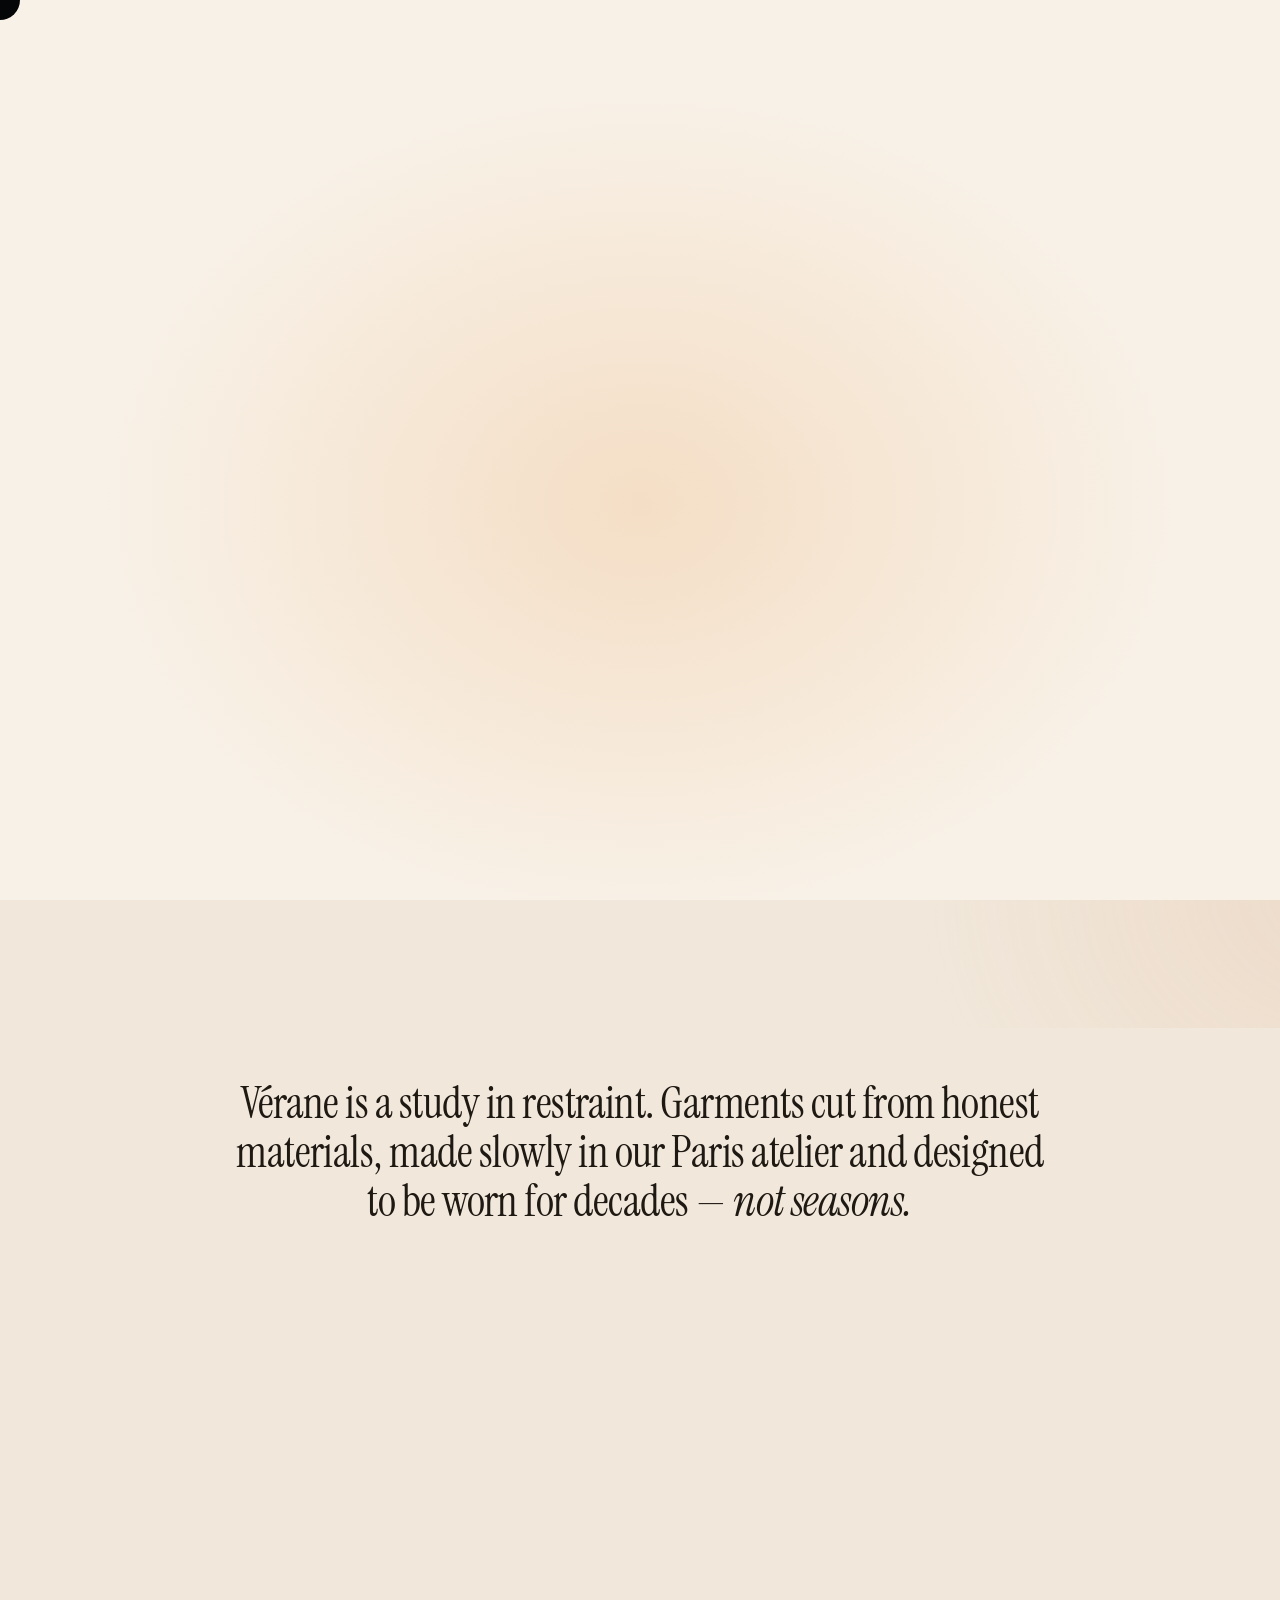
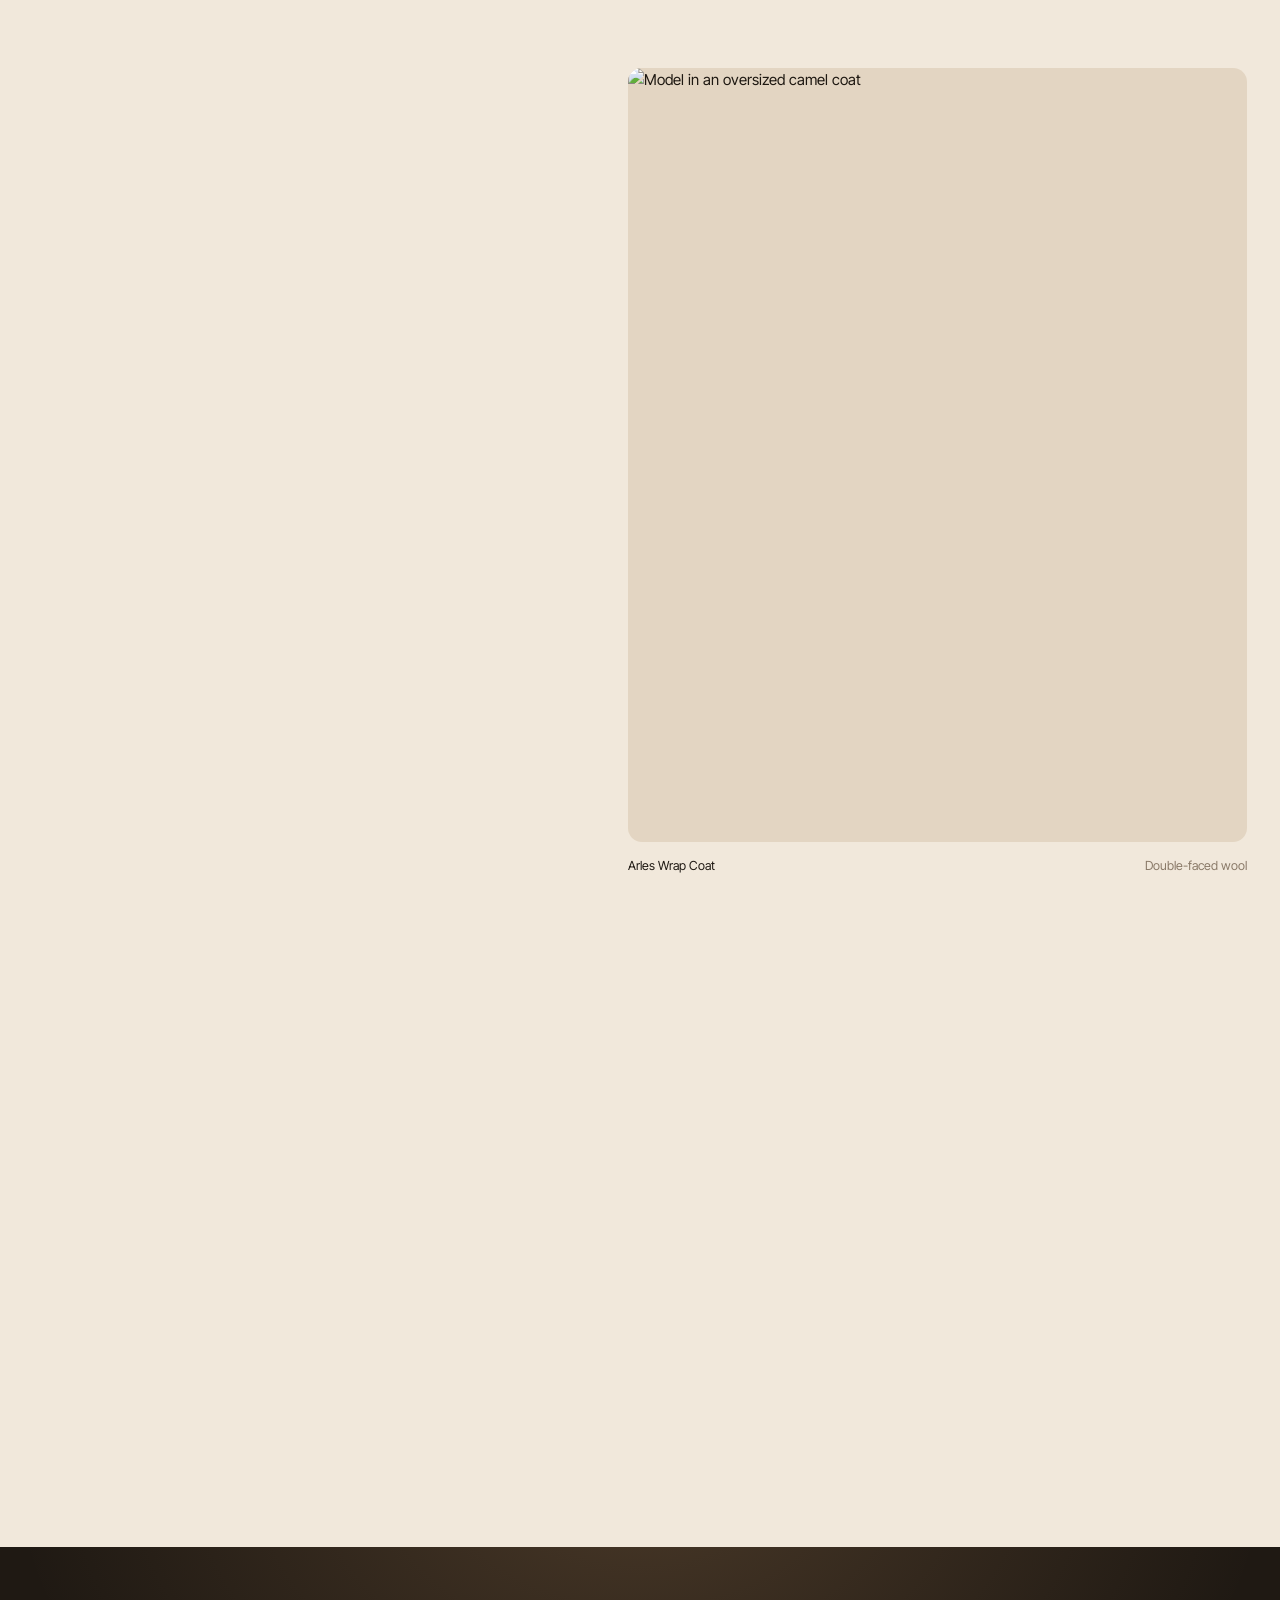
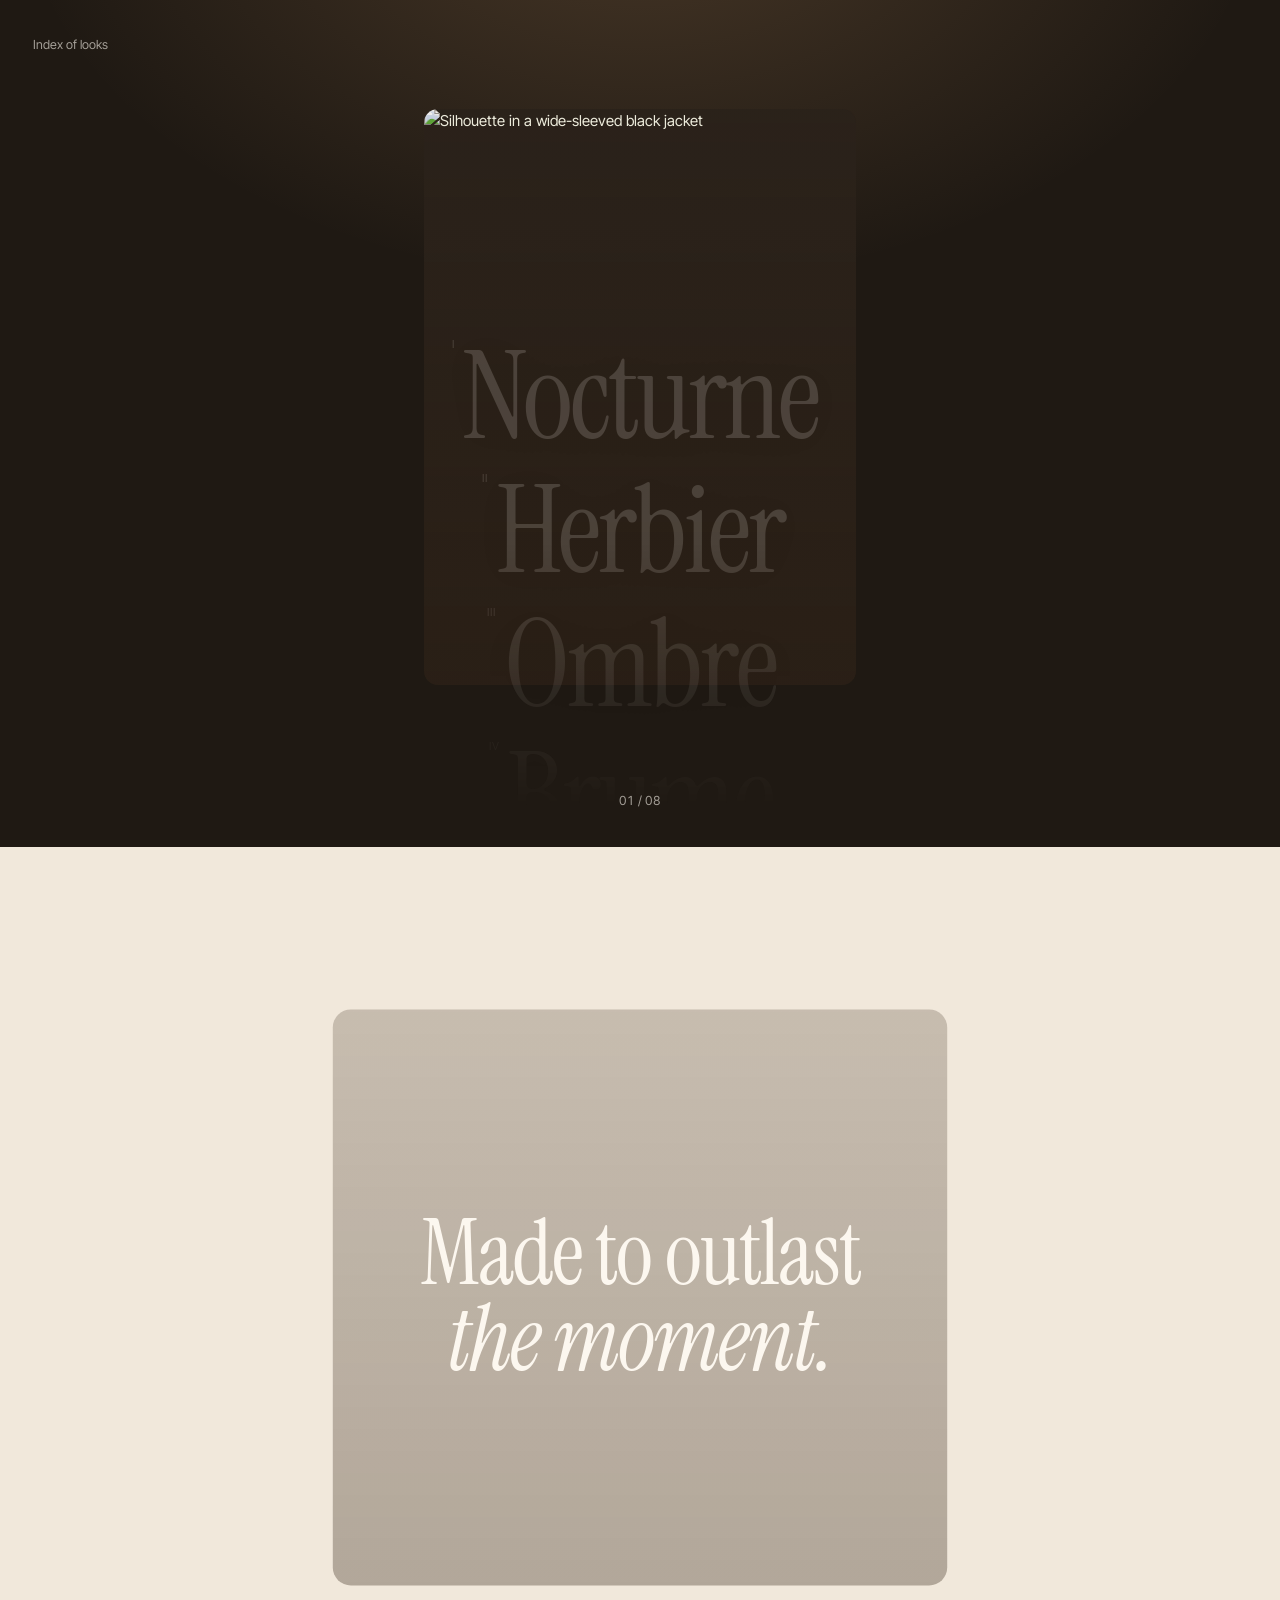
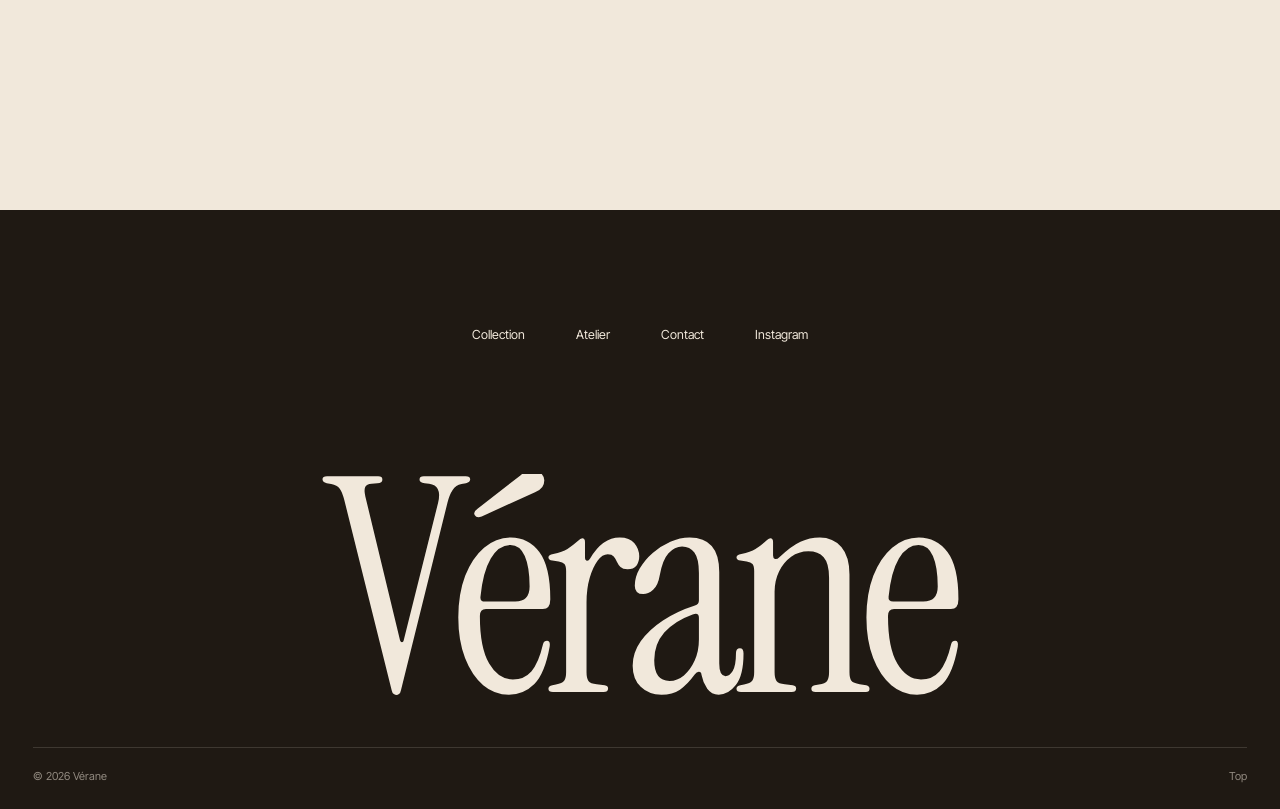
==== commit 2ced0ac7: "Replace editorial split and lookbook with Look closer and an index of looks Look closer pairs a sing" ====
--- a/index.html
+++ b/index.html
@@ -55,29 +55,21 @@
       </div>
     </section>
 
-    <!-- ============ Editorial split ============ -->
-    <section class="wrap">
-      <div class="grid editorial">
-        <figure class="editorial__main">
-          <a href="product.html?p=mercier-blazer" data-cursor="View" data-label="Mercier Blazer">
-            <div class="frame" data-reveal-img data-parallax>
-              <img src="https://images.unsplash.com/photo-1613915617430-8ab0fd7c6baf?auto=format&fit=crop&w=1800&q=80" alt="Model in charcoal tailoring" loading="lazy">
+    <!-- ============ Look closer ============ -->
+    <section class="section wrap">
+      <div class="loupe" data-loupe>
+        <div class="loupe__copy">
+          <h2 class="h2" data-split>Look <em>closer.</em></h2>
+          <p class="body-copy" data-fade>Double-faced wool, hand-felled seams, horn buttons sewn on a shank. The details are the point.</p>
+          <a href="atelier.html" class="link link--line" data-label="Atelier" data-fade>Inside the atelier</a>
+        </div>
+        <figure class="loupe__figure">
+          <a href="product.html?p=arles-wrap-coat" data-cursor="View" data-label="Arles Wrap Coat">
+            <div class="frame loupe__stage" data-reveal-img>
+              <img src="https://images.unsplash.com/photo-1668952135120-7d997b1b3778?auto=format&fit=crop&w=1600&q=80" alt="Model in an oversized camel coat" loading="lazy">
             </div>
           </a>
-          <figcaption class="caption"><span>Mercier Blazer</span></figcaption>
-        </figure>
-
-        <div class="editorial__copy">
-          <h2 class="h3" data-split>Tailoring, <em>softened.</em></h2>
-        </div>
-
-        <figure class="editorial__side">
-          <a href="product.html?p=ivoire-suit" data-cursor="View" data-label="Ivoire Suit">
-            <div class="frame" data-reveal-img data-parallax>
-              <img src="https://images.unsplash.com/photo-1657815929003-b97cc426cb3d?auto=format&fit=crop&w=1200&q=80" alt="Model walking in an ivory suit" loading="lazy">
-            </div>
-          </a>
-          <figcaption class="caption"><span>Ivoire Suit</span></figcaption>
+          <figcaption class="caption"><span>Arles Wrap Coat</span><span class="muted">Double-faced wool</span></figcaption>
         </figure>
       </div>
     </section>
@@ -91,20 +83,33 @@
       <div class="products products--home" data-home-products></div>
     </section>
 
-    <!-- ============ Lookbook (horizontal) ============ -->
-    <section class="lookbook" data-lookbook>
-      <div class="lookbook__pin">
-        <div class="lookbook__head small"><span>Lookbook</span></div>
-        <div class="lookbook__track" data-lookbook-track>
-          <figure class="look"><div class="frame"><img src="https://images.unsplash.com/photo-1603189343302-e603f7add05a?auto=format&fit=crop&w=1000&q=80" alt="Silhouette in a wide-sleeved black jacket" loading="lazy"></div></figure>
-          <figure class="look"><div class="frame"><img src="https://images.unsplash.com/photo-1571513800374-df1bbe650e56?auto=format&fit=crop&w=1000&q=80" alt="Model holding a dried flower" loading="lazy"></div></figure>
-          <figure class="look"><div class="frame"><img src="https://images.unsplash.com/photo-1590131222139-91ba5992e4ed?auto=format&fit=crop&w=1000&q=80" alt="Model in a black hat and long-sleeved top" loading="lazy"></div></figure>
-          <figure class="look"><div class="frame"><img src="https://images.unsplash.com/photo-1601762603339-fd61e28b698a?auto=format&fit=crop&w=1000&q=80" alt="Model in a grey trench coat" loading="lazy"></div></figure>
-          <figure class="look"><div class="frame"><img src="https://images.unsplash.com/photo-1552393700-42696fb89bfa?auto=format&fit=crop&w=1000&q=80" alt="Model in a black shirt, arm raised" loading="lazy"></div></figure>
-          <figure class="look"><div class="frame"><img src="https://images.unsplash.com/photo-1508964801641-4b2410705b73?auto=format&fit=crop&w=1000&q=80" alt="Black and white portrait against a wall" loading="lazy"></div></figure>
-          <figure class="look"><div class="frame"><img src="https://images.unsplash.com/photo-1668952135120-7d997b1b3778?auto=format&fit=crop&w=1000&q=80" alt="Model in an oversized camel coat" loading="lazy"></div></figure>
+    <!-- ============ Index of looks ============ -->
+    <section class="index" data-index data-header-dark>
+      <div class="index__pin" data-index-pin>
+        <div class="index__media">
+        <figure class="index__frame"><img src="https://images.unsplash.com/photo-1603189343302-e603f7add05a?auto=format&fit=crop&w=1100&q=80" alt="Silhouette in a wide-sleeved black jacket" loading="lazy"></figure>
+        <figure class="index__frame"><img src="https://images.unsplash.com/photo-1571513800374-df1bbe650e56?auto=format&fit=crop&w=1100&q=80" alt="Model holding a dried flower" loading="lazy"></figure>
+        <figure class="index__frame"><img src="https://images.unsplash.com/photo-1590131222139-91ba5992e4ed?auto=format&fit=crop&w=1100&q=80" alt="Model in a black hat and long-sleeved top" loading="lazy"></figure>
+        <figure class="index__frame"><img src="https://images.unsplash.com/photo-1601762603339-fd61e28b698a?auto=format&fit=crop&w=1100&q=80" alt="Model in a grey trench coat" loading="lazy"></figure>
+        <figure class="index__frame"><img src="https://images.unsplash.com/photo-1613915617430-8ab0fd7c6baf?auto=format&fit=crop&w=1100&q=80" alt="Model in charcoal tailoring" loading="lazy"></figure>
+        <figure class="index__frame"><img src="https://images.unsplash.com/photo-1552393700-42696fb89bfa?auto=format&fit=crop&w=1100&q=80" alt="Model in a black shirt, arm raised" loading="lazy"></figure>
+        <figure class="index__frame"><img src="https://images.unsplash.com/photo-1508964801641-4b2410705b73?auto=format&fit=crop&w=1100&q=80" alt="Black and white portrait against a wall" loading="lazy"></figure>
+        <figure class="index__frame"><img src="https://images.unsplash.com/photo-1657815929003-b97cc426cb3d?auto=format&fit=crop&w=1100&q=80" alt="Model walking in an ivory suit" loading="lazy"></figure>
         </div>
-        <div class="lookbook__progress"><i data-lookbook-progress></i></div>
+        <div class="index__reel">
+          <ol class="index__list" data-index-list>
+          <li class="index__item"><a href="product.html?p=orne-overcoat" data-label="Orne Overcoat" data-cursor="View"><sup>I</sup>Nocturne</a></li>
+          <li class="index__item"><a href="product.html?p=sable-knit" data-label="Sable Knit" data-cursor="View"><sup>II</sup>Herbier</a></li>
+          <li class="index__item"><a href="product.html?p=noor-top" data-label="Noor Top" data-cursor="View"><sup>III</sup>Ombre</a></li>
+          <li class="index__item"><a href="product.html?p=vesper-trench" data-label="Vesper Trench" data-cursor="View"><sup>IV</sup>Brume</a></li>
+          <li class="index__item"><a href="product.html?p=mercier-blazer" data-label="Mercier Blazer" data-cursor="View"><sup>V</sup>Mercier</a></li>
+          <li class="index__item"><a href="product.html?p=brume-coat" data-label="Brume Coat" data-cursor="View"><sup>VI</sup>Geste</a></li>
+          <li class="index__item"><a href="product.html?p=atelier-cardigan" data-label="Atelier Cardigan" data-cursor="View"><sup>VII</sup>Silence</a></li>
+          <li class="index__item"><a href="product.html?p=ivoire-suit" data-label="Ivoire Suit" data-cursor="View"><sup>VIII</sup>Ivoire</a></li>
+          </ol>
+        </div>
+        <p class="index__label small">Index of looks</p>
+        <p class="index__count small"><span data-index-count>01</span> / 08</p>
       </div>
     </section>
 
--- a/css/style.css
+++ b/css/style.css
@@ -462,19 +462,12 @@
 .statement__link { margin-top: clamp(48px, 5vw, 80px); font-size: var(--fs-sm); }
 .statement__text .word { opacity: 0.14; }
 
-/* ---------- Editorial split ---------- */
-.editorial { row-gap: clamp(48px, 6vw, 100px); }
-.editorial__main { grid-column: 1 / 8; }
-.editorial__main .frame { aspect-ratio: 4 / 5; }
-.editorial__side { grid-column: 9 / 13; align-self: end; }
-.editorial__side .frame { aspect-ratio: 3 / 4; }
+/* ---------- Frames ---------- */
 .frame { position: relative; overflow: hidden; background: var(--placeholder); border-radius: var(--radius); isolation: isolate; }
 .frame img { width: 100%; height: 100%; object-fit: cover; }
 /* Parallax images are taller than their frame so the drift never shows an edge */
 [data-parallax] img { position: absolute; left: 0; top: -9%; height: 118%; }
 .caption { display: flex; justify-content: space-between; margin-top: 14px; font-size: var(--fs-sm); }
-.editorial__copy { grid-column: 9 / 13; align-self: start; padding-top: clamp(0px, 4vw, 64px); }
-.editorial__copy .h3 { margin-bottom: 24px; }
 
 /* ---------- Section heading row ---------- */
 .headrow { display: flex; justify-content: space-between; align-items: flex-end; gap: 24px; margin-bottom: clamp(40px, 5vw, 80px); }
@@ -493,19 +486,50 @@
 .card__meta { color: var(--muted); }
 .card__price { white-space: nowrap; }
 
-/* ---------- Lookbook (horizontal) ---------- */
-.lookbook { position: relative; overflow: hidden; }
-.lookbook__pin { height: 100vh; height: 100svh; display: flex; flex-direction: column; justify-content: center; position: relative; }
-.lookbook__head { position: absolute; top: calc(var(--header-h) + 24px); left: var(--pad); right: var(--pad); display: flex; justify-content: space-between; }
-.lookbook__track { display: flex; align-items: center; gap: clamp(24px, 3vw, 56px); padding-inline: var(--pad) 30vw; width: max-content; }
-.look { flex: none; }
-.look .frame { height: clamp(320px, 58vh, 640px); aspect-ratio: 3 / 4; }
-.look:nth-child(2n) .frame { height: clamp(260px, 44vh, 480px); }
-.look:nth-child(3n) { align-self: flex-end; }
-.look:nth-child(4n) { align-self: flex-start; }
-.look .caption { gap: 24px; }
-.lookbook__progress { position: absolute; left: var(--pad); right: var(--pad); bottom: clamp(28px, 4vw, 48px); height: 1px; background: var(--line); }
-.lookbook__progress i { position: absolute; inset: 0; background: var(--ink); transform: scaleX(0); transform-origin: left; }
+/* ---------- Look closer ---------- */
+.loupe { display: grid; grid-template-columns: repeat(12, minmax(0, 1fr)); column-gap: var(--gap); align-items: center; }
+.loupe__copy { grid-column: 1 / 5; display: flex; flex-direction: column; align-items: flex-start; gap: clamp(22px, 2.4vw, 34px); }
+.loupe__figure { grid-column: 6 / 13; justify-self: end; margin: 0; }
+.loupe__stage { height: min(86vh, 940px); height: min(86svh, 940px); aspect-ratio: 4 / 5; }
+.loupe__stage > img { position: absolute; inset: 0; }
+
+/* ---------- Index of looks: a pinned reel of names over a changing photograph ---------- */
+.index {
+  position: relative;
+  color: var(--white);
+  background: radial-gradient(70vmax 46vmax at 50% -8%, rgba(236, 178, 120, 0.2), transparent 70%), var(--ink);
+}
+.index__pin { position: relative; height: 100vh; height: 100svh; overflow: hidden; display: grid; place-items: center; }
+.index__media { position: relative; height: min(64vh, 600px); height: min(64svh, 600px); aspect-ratio: 3 / 4; border-radius: var(--radius); overflow: hidden; isolation: isolate; background: #2b231c; }
+.index__media::after { content: ''; position: absolute; inset: 0; z-index: 2; pointer-events: none; background: linear-gradient(180deg, rgba(40, 24, 10, 0.08), rgba(40, 24, 10, 0.32)); }
+.index__frame { position: absolute; inset: 0; margin: 0; }
+.index__frame + .index__frame { clip-path: inset(100% 0% 0% 0%); }
+.index__frame img { width: 100%; height: 100%; object-fit: cover; filter: sepia(0.14) saturate(1.06) contrast(1.02); will-change: transform; }
+.index__reel {
+  position: absolute;
+  inset: 0;
+  pointer-events: none;
+  -webkit-mask-image: linear-gradient(180deg, transparent 4%, #000 34%, #000 66%, transparent 96%);
+  mask-image: linear-gradient(180deg, transparent 4%, #000 34%, #000 66%, transparent 96%);
+}
+.index__list {
+  position: absolute;
+  left: 0; right: 0; top: 50%;
+  margin: -0.55em 0 0;
+  padding: 0;
+  list-style: none;
+  font-family: var(--serif);
+  font-size: clamp(56px, 9.5vw, 168px);
+  line-height: 1;
+  letter-spacing: -0.025em;
+  will-change: transform;
+}
+.index__item { height: 1.1em; display: flex; align-items: center; justify-content: center; opacity: 0.16; transition: opacity 0.7s var(--ease-out); }
+.index__item.is-active { opacity: 1; }
+.index__item a { position: relative; white-space: nowrap; pointer-events: auto; text-shadow: 0 2px 40px rgba(40, 24, 10, 0.35); }
+.index__item sup { position: absolute; right: 100%; top: 0.22em; margin-right: 0.7em; font-family: var(--sans); font-size: var(--fs-xs); letter-spacing: 0.08em; }
+.index__label { position: absolute; top: calc(var(--header-h) + 20px); left: var(--pad); color: rgba(252, 247, 239, 0.6); }
+.index__count { position: absolute; bottom: clamp(24px, 4vh, 44px); left: 50%; transform: translateX(-50%); color: rgba(252, 247, 239, 0.6); font-variant-numeric: tabular-nums; }
 
 /* ---------- Full-bleed clip reveal ---------- */
 .bleed { position: relative; height: 220vh; }
@@ -670,20 +694,16 @@
 
 
 
-  .editorial__main, .editorial__side, .editorial__copy { grid-column: 1 / -1; }
-  .editorial__side { width: 72%; justify-self: end; }
+  .loupe { row-gap: 44px; }
+  .loupe__copy, .loupe__figure { grid-column: 1 / -1; }
+  .loupe__figure { justify-self: stretch; }
+  .loupe__stage { width: 100%; height: auto; }
 
   .products { grid-template-columns: repeat(2, minmax(0, 1fr)); }
   .products--home .card:nth-child(4) { display: block; }
 
-  .lookbook__pin { height: auto; padding-block: calc(var(--header-h) + 72px) 96px; }
-  .lookbook__head { position: static; margin-bottom: 40px; padding-inline: var(--pad); }
-  .lookbook__track { width: auto; overflow-x: auto; padding-inline: var(--pad); scroll-snap-type: x mandatory; scrollbar-width: none; }
-  .lookbook__track::-webkit-scrollbar { display: none; }
-  .look { scroll-snap-align: start; }
-  .look .frame, .look:nth-child(2n) .frame { height: 62vw; max-height: 460px; }
-  .look:nth-child(3n), .look:nth-child(4n) { align-self: auto; }
-  .lookbook__progress { display: none; }
+  .index__media { height: min(58svh, 112vw); }
+  .index__label { top: calc(var(--header-h) + 14px); }
 
 
 
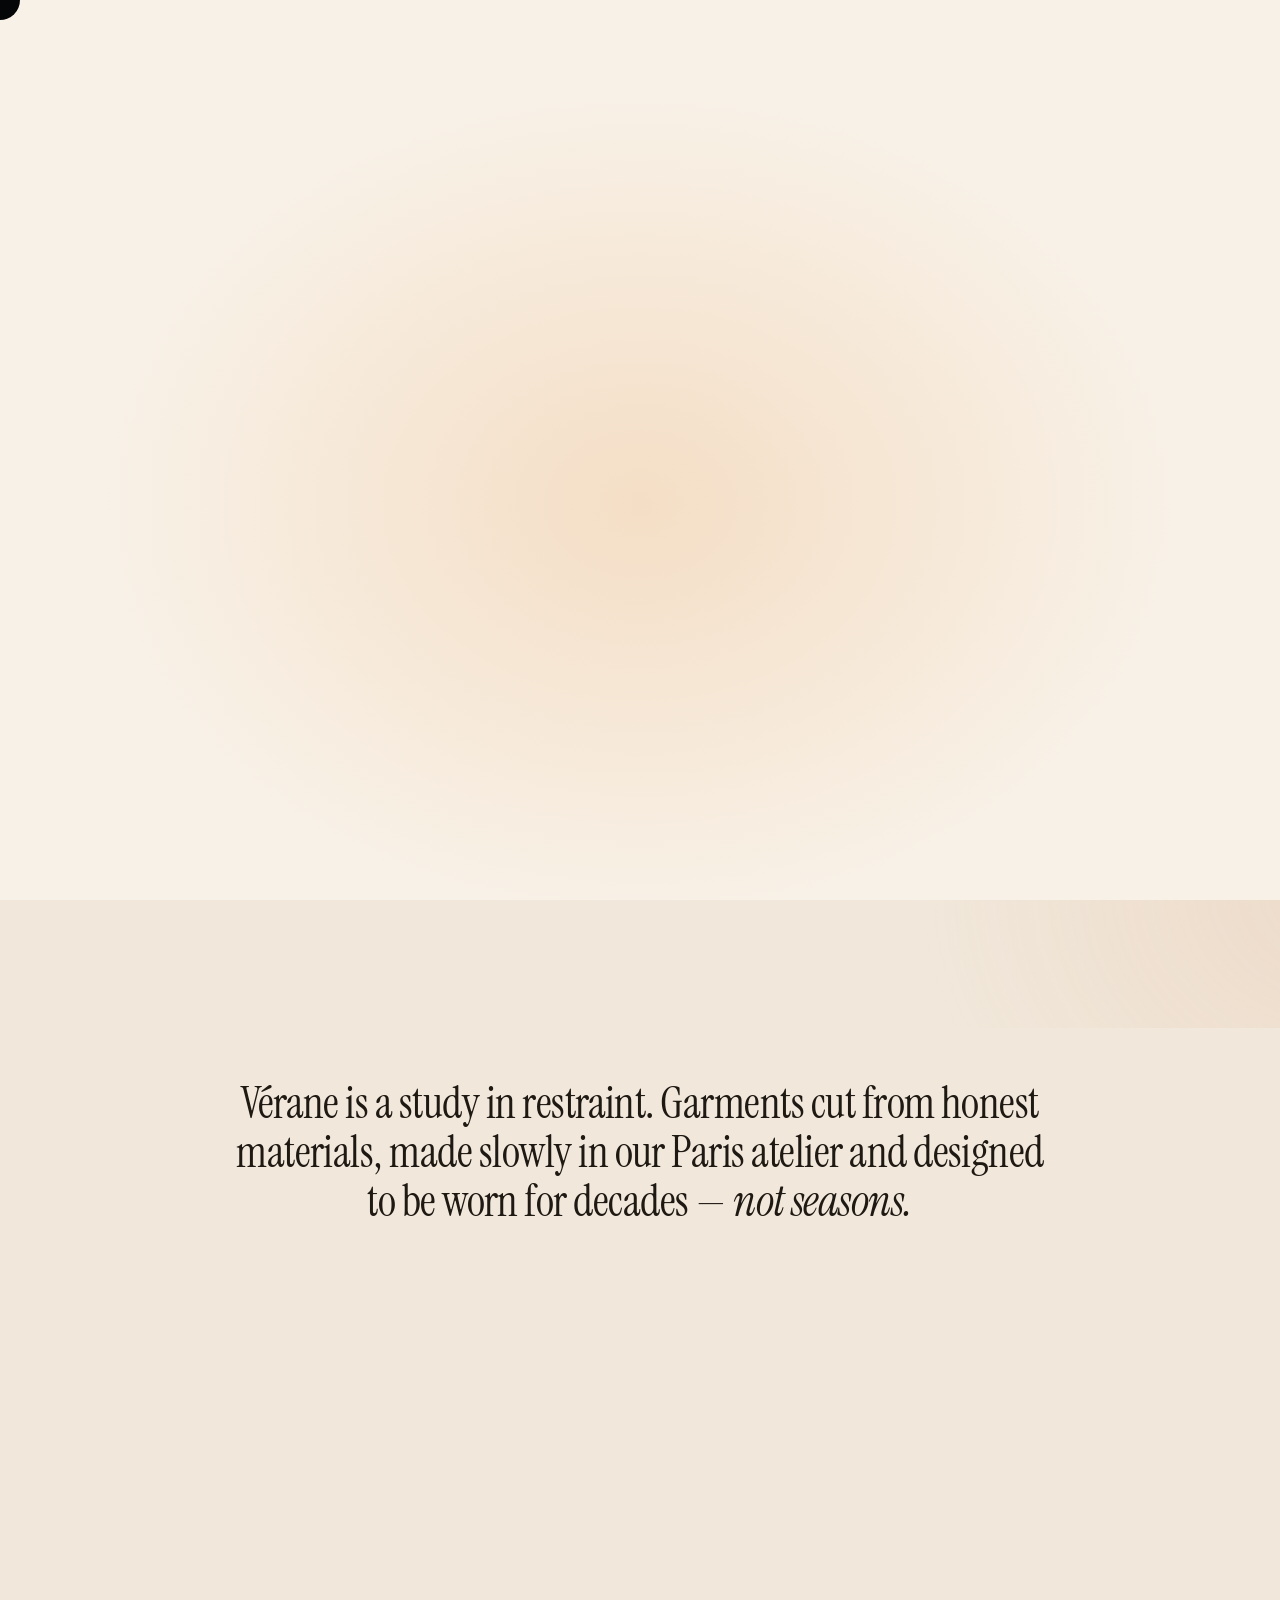
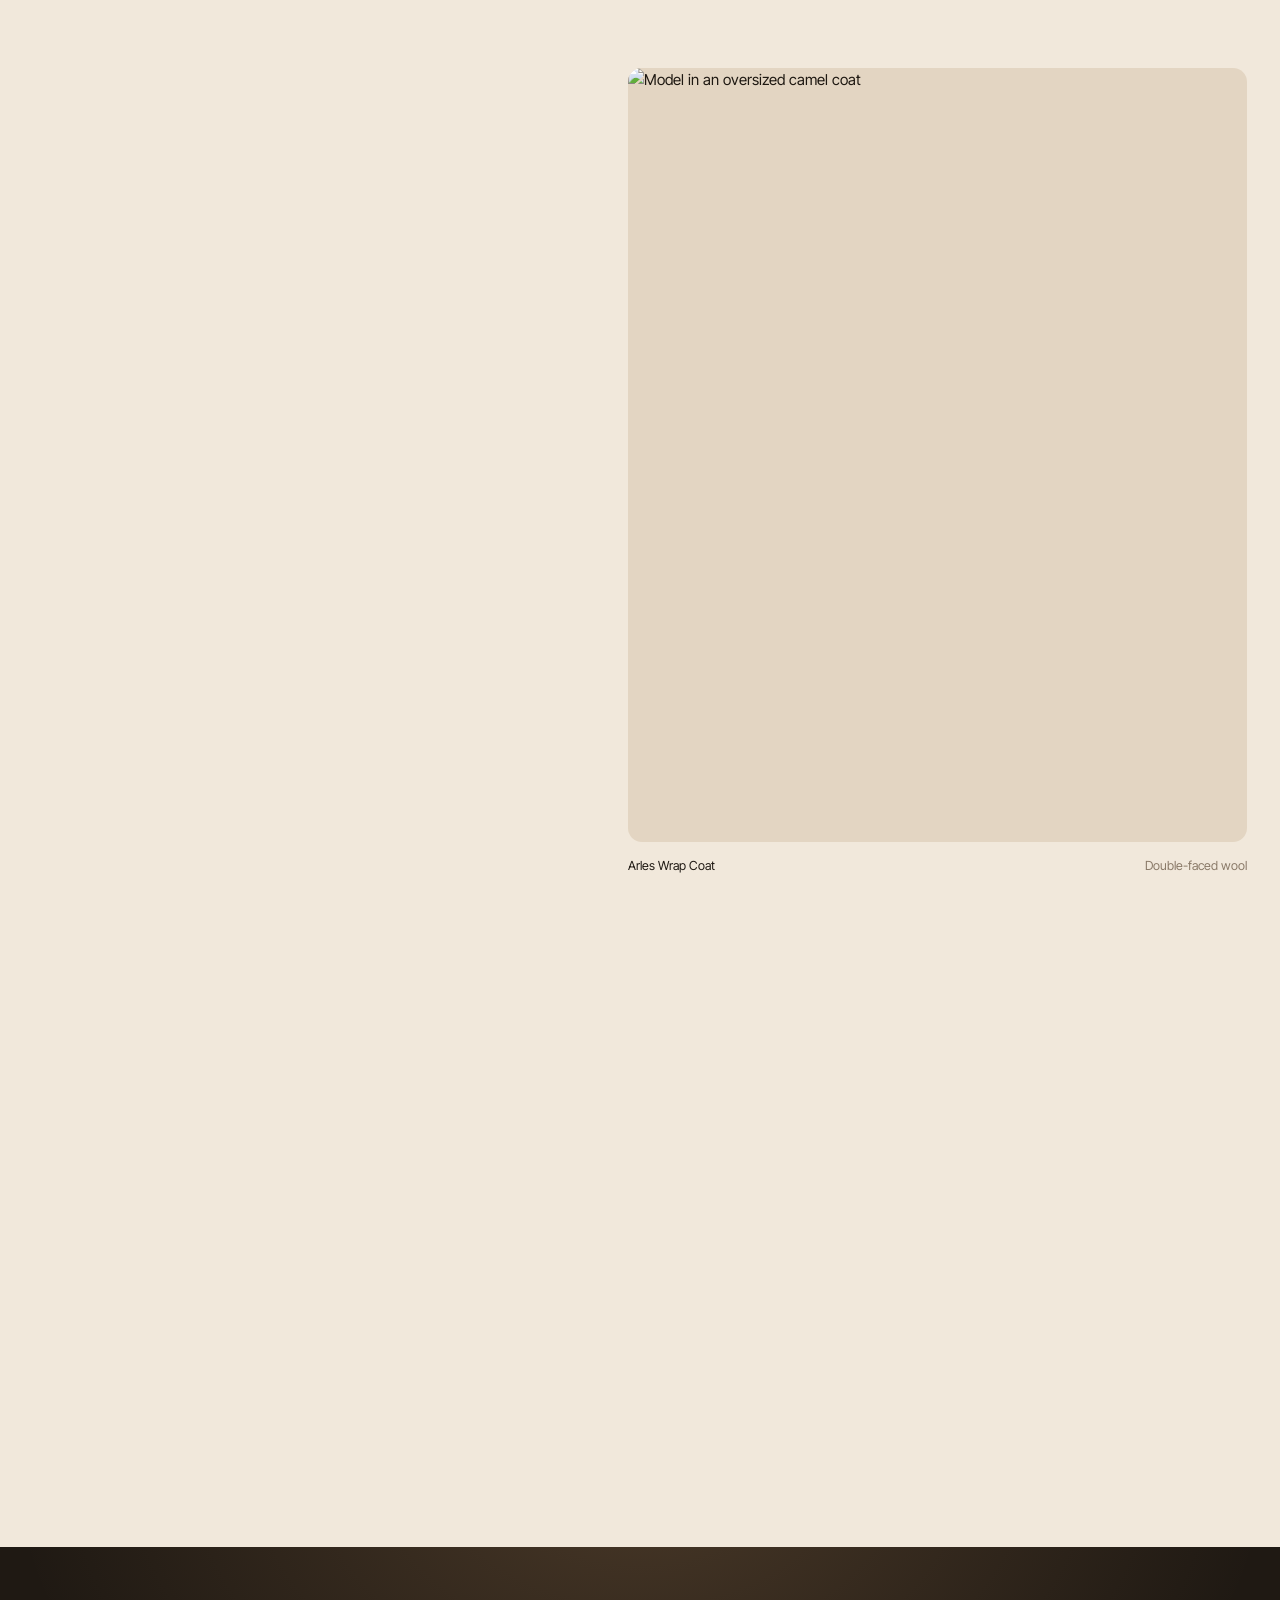
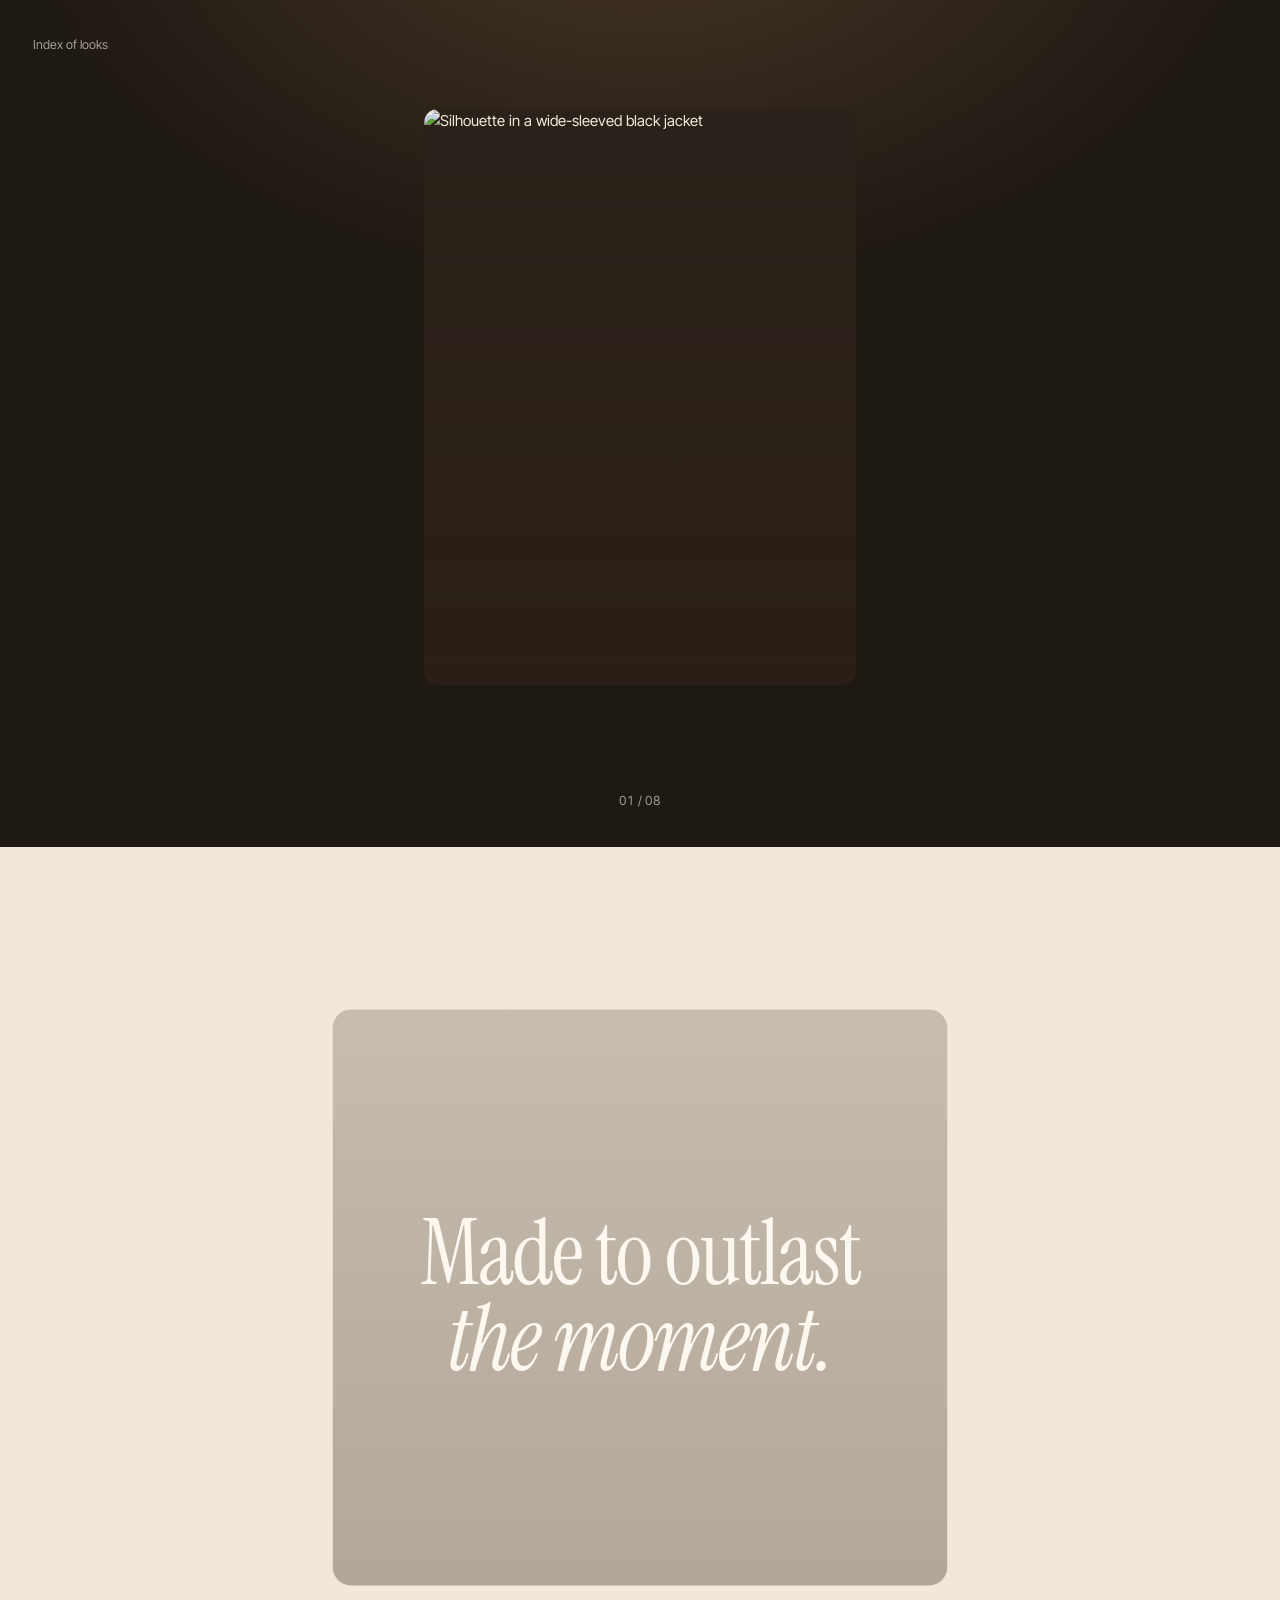
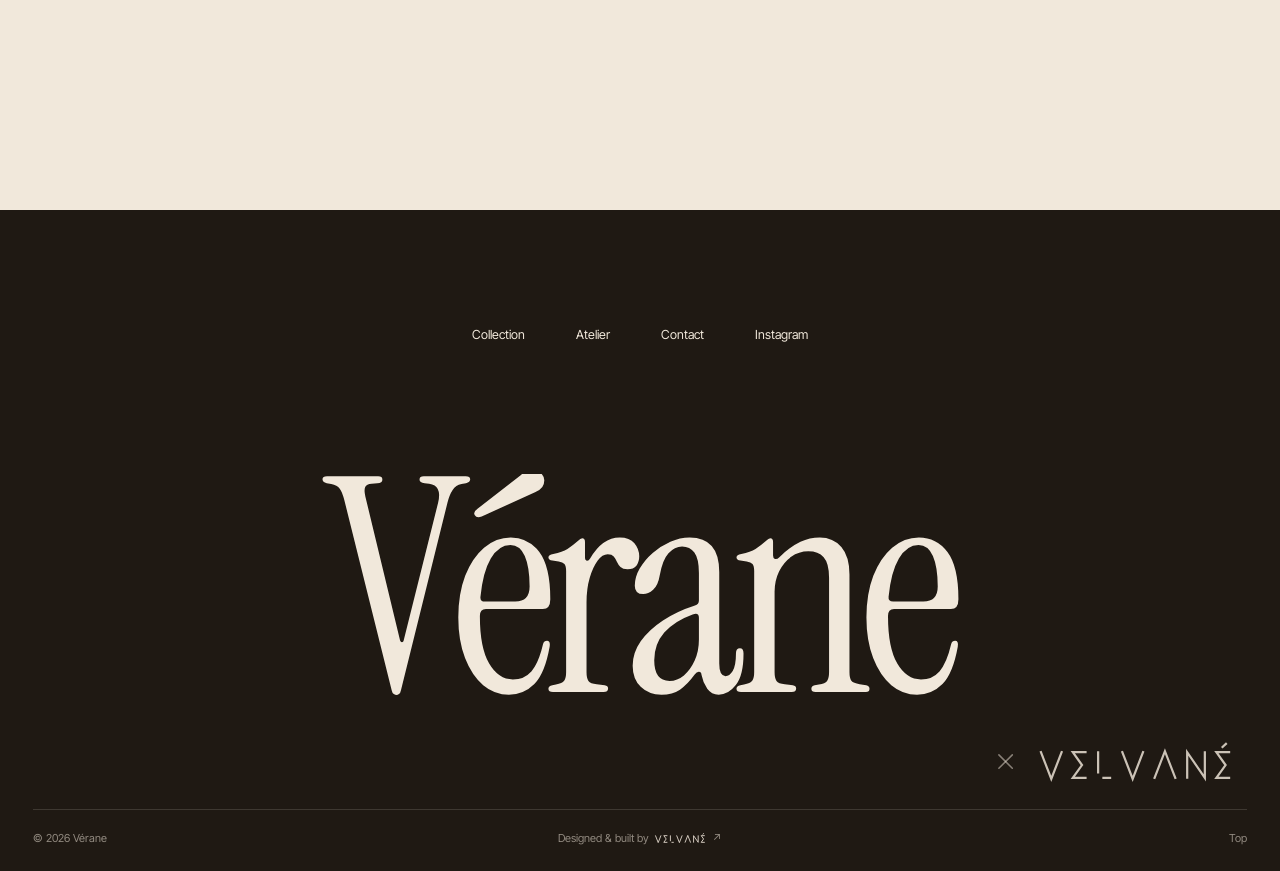
==== commit 3cf7250f: "Sign the site as a Velvané build Credit Velvané, the studio that designed and built Vérane, using th" ====
--- a/index.html
+++ b/index.html
@@ -1,9 +1,11 @@
 <!doctype html>
+<!-- Vérane × Velvané — designed & built by Velvané studio · https://website-checker-lmdx.vercel.app/ -->
 <html lang="en">
 <head>
   <meta charset="utf-8">
   <meta name="viewport" content="width=device-width, initial-scale=1">
   <title>Vérane — Maison de couture, Paris</title>
+  <meta name="author" content="Velvané">
   <meta name="description" content="Vérane is a Paris maison making garments and leather goods from honest materials — designed to be worn for decades, not seasons.">
   <link rel="icon" href="data:image/svg+xml,%3Csvg xmlns='http://www.w3.org/2000/svg' viewBox='0 0 64 64'%3E%3Crect width='64' height='64' fill='%231f1913'/%3E%3Ctext x='50%25' y='54%25' dominant-baseline='middle' text-anchor='middle' font-family='Georgia,serif' font-size='44' fill='%23f1e8db'%3EV%3C/text%3E%3C/svg%3E">
   <link rel="preconnect" href="https://fonts.googleapis.com">
@@ -26,10 +28,10 @@
 
   <!-- First-visit loader -->
   <div class="loader" data-loader aria-hidden="true">
-    <div class="loader__window" data-loader-window><img alt="" data-loader-img></div>
     <div class="loader__center">
       <div class="loader__mark" data-loader-mark><span>V</span><span>é</span><span>r</span><span>a</span><span>n</span><span>e</span></div>
       <i class="loader__line" data-loader-line></i>
+      <p class="loader__credit" data-loader-credit><svg class="credit-x" viewBox="0 0 10 10" aria-hidden="true"><path d="M1.5 1.5 8.5 8.5" pathLength="1"/><path d="M8.5 1.5 1.5 8.5" pathLength="1"/></svg><svg class="velvane-logo" viewBox="-2 -12 251 50" aria-hidden="true"><g fill="none" stroke="currentColor" stroke-width="2.9" stroke-miterlimit="6"><path d="M0 0 L14 36 L28 0" pathLength="1"/><path d="M60 1.3 H42 L54 18 L42 34.7 H60" pathLength="1"/><path d="M75 0 V29 M80.5 34.7 H92" pathLength="1"/><path d="M106 0 L120 36 L134 0" pathLength="1"/><path d="M148 36 L162 0 L176 36" pathLength="1"/><path d="M191 36 V1.3 L214 34.7 V0" pathLength="1"/><path d="M247 1.3 H229 L241 18 L229 34.7 H247" pathLength="1"/><path d="M236 -4.5 L242.5 -10.5" pathLength="1"/></g></svg></p>
     </div>
   </div>
 
--- a/css/style.css
+++ b/css/style.css
@@ -1,6 +1,7 @@
 /* ==========================================================================
    VÉRANE — Maison de couture, Paris
    Type: Instrument Serif (display) · Inter Tight (text & UI)
+   Designed & built by Velvané studio — https://website-checker-lmdx.vercel.app/
    ========================================================================== */
 
 :root {
@@ -41,7 +42,10 @@
 
 /* ---------- Reset ---------- */
 *, *::before, *::after { box-sizing: border-box; margin: 0; padding: 0; }
-html { -webkit-text-size-adjust: 100%; }
+html { -webkit-text-size-adjust: 100%; scrollbar-width: none; }
+/* Native scrollbars are hidden everywhere; the page uses the custom rail below. */
+* { scrollbar-width: none; }
+::-webkit-scrollbar { width: 0; height: 0; display: none; }
 body {
   background: var(--bg);
   color: var(--ink);
@@ -176,9 +180,10 @@
 html.veil-in .veil { pointer-events: all; }
 
 /* ---------- First-visit loader ---------- */
-/* Warm ivory, a centred wordmark that comes into focus, a hairline that
-   tracks loading, then an aperture onto the hero photograph that opens
-   to full screen and hands over to the hero itself. */
+/* The wordmark comes into focus on warm ivory while a hairline tracks
+   loading. Then the ink drains from the letters, leaving them cut out of
+   the sheet so the hero shows through, and the camera flies into one of
+   them until the sheet has gone. */
 .loader {
   position: fixed;
   inset: 0;
@@ -189,8 +194,8 @@
   background: radial-gradient(60vmax 46vmax at 50% 56%, var(--glow), transparent 70%), var(--paper);
 }
 html.js:not(.veil-in) .loader { display: block; }
-.loader__window { position: absolute; inset: 0; clip-path: inset(50% 50% 50% 50% round 18px); }
-.loader__window img { width: 100%; height: 100%; object-fit: cover; object-position: 50% 22%; transform-origin: 50% 40%; filter: sepia(0.14) saturate(1.06) contrast(1.02); }
+/* Built in JS: an ivory sheet with the wordmark cut out of it */
+.loader__cut { position: absolute; inset: 0; width: 100%; height: 100%; display: block; }
 .loader__center {
   position: absolute;
   inset: 0;
@@ -207,6 +212,24 @@
   letter-spacing: -0.01em;
 }
 .loader__mark span { display: inline-block; opacity: 0; will-change: transform, filter, opacity; }
+/* The maker's mark under the hairline: "× Velvané", completing the wordmark above */
+.loader__credit {
+  display: flex;
+  align-items: center;
+  gap: 10px;
+  margin: 0;
+  font-size: 11px;
+  color: var(--ink-soft);
+  opacity: 0;
+}
+/* Velvané's wordmark, drawn from the studio's own SVG: never restyled, only sized */
+.velvane-logo { display: block; height: 18px; width: auto; flex: none; overflow: visible; }
+.velvane-logo--sm g { stroke-width: 4.2; } /* the studio's own weight for small sizes */
+.loader__credit .velvane-logo { height: 11px; }
+.loader__credit .velvane-logo g { stroke-width: 4.2; }
+.credit-x { width: 0.8em; height: 0.8em; flex: none; overflow: visible; }
+/* stroke in viewBox units: non-scaling-stroke would break the pathLength-based draw-on */
+.credit-x path { fill: none; stroke: currentColor; stroke-width: 1.15; stroke-linecap: round; }
 .loader__line { display: block; width: clamp(72px, 8vw, 128px); height: 1px; background: currentColor; opacity: 0.4; transform: scaleX(0); }
 
 /* ==========================================================================
@@ -404,6 +427,74 @@
   .cursor-label { display: grid; }
 }
 
+/* ---------- Scrollbar ---------- */
+/* A hairline rail on the right edge. The thumb is a slim pill that fades in
+   while you scroll, widens when you reach for it, and shows how far through
+   the page you are. Like the cursor, it uses difference blending, so it
+   reads on cream paper and on dark imagery alike. Positioning is done in JS. */
+.scrollbar {
+  position: fixed;
+  top: 0; right: 0; bottom: 0;
+  z-index: 140;
+  width: 18px;
+  mix-blend-mode: difference;
+  opacity: 0;
+  pointer-events: none;
+  transition: opacity 0.6s var(--ease-out);
+  touch-action: none;
+}
+.scrollbar::before {
+  content: '';
+  position: absolute;
+  top: 10px; bottom: 10px; right: 6px;
+  width: 1px;
+  background: var(--white);
+  opacity: 0;
+  transform: scaleY(0.6);
+  transition: opacity 0.6s var(--ease-out), transform 0.9s var(--ease-out);
+}
+.scrollbar.is-ready { pointer-events: auto; }
+.scrollbar.is-active { opacity: 1; }
+.scrollbar.is-ready:hover,
+.scrollbar.is-dragging { opacity: 1; }
+.scrollbar.is-ready:hover::before,
+.scrollbar.is-dragging::before { opacity: 0.28; transform: scaleY(1); }
+.scrollbar__thumb {
+  position: absolute;
+  top: 0; right: 5px;
+  width: 3px;
+  border-radius: 99px;
+  background: var(--white);
+  opacity: 0.62;
+  will-change: transform;
+  transition: width 0.5s var(--ease-out), right 0.5s var(--ease-out), opacity 0.5s var(--ease-out);
+}
+.scrollbar.is-ready:hover .scrollbar__thumb,
+.scrollbar.is-dragging .scrollbar__thumb { width: 5px; right: 4px; opacity: 0.95; }
+.scrollbar__count {
+  position: absolute;
+  top: 50%; right: 14px;
+  color: var(--white);
+  font-size: var(--fs-xs);
+  font-variant-numeric: tabular-nums;
+  letter-spacing: 0.04em;
+  line-height: 1;
+  white-space: nowrap;
+  opacity: 0;
+  transform: translate(6px, -50%);
+  transition: opacity 0.45s var(--ease-out), transform 0.6s var(--ease-out);
+  pointer-events: none;
+}
+.scrollbar__count::after { content: '%'; opacity: 0.55; margin-left: 1px; }
+.scrollbar.is-ready:hover .scrollbar__count,
+.scrollbar.is-dragging .scrollbar__count { opacity: 1; transform: translate(0, -50%); }
+.scrollbar.is-dragging,
+html.is-scrubbing, html.is-scrubbing * { user-select: none; -webkit-user-select: none; }
+@media (hover: none) {
+  .scrollbar { width: 10px; }
+  .scrollbar__count { display: none; }
+}
+
 /* ==========================================================================
    Reveal helpers — states are set before JS animates them
    ========================================================================== */
@@ -431,8 +522,7 @@
 }
 .hero__media { position: absolute; inset: 0; overflow: hidden; }
 .hero__media img { width: 100%; height: 100%; object-fit: cover; object-position: 50% 22%; transform-origin: 50% 40%; }
-.hero__media::after,
-.loader__window::after {
+.hero__media::after {
   content: '';
   position: absolute;
   inset: 0;
@@ -566,8 +656,36 @@
   margin-inline: -0.02em;
 }
 .footer__mark span { display: inline-block; }
+/* The studio's signature under the wordmark: × Velvané */
+.footer__lockup { position: relative; }
+.footer__sign {
+  display: flex;
+  align-items: center;
+  justify-content: flex-end;
+  gap: 0.6em;
+  margin: clamp(14px, 1.8vw, 28px) 0 0;
+  padding-right: 1.2vw;
+  font-size: clamp(22px, 3vw, 48px); /* the wordmark's height */
+  line-height: 1;
+  color: rgba(241, 232, 219, 0.82);
+}
+.footer__sign .velvane-logo { height: 1em; }
+.footer__sign-x { display: inline-flex; color: rgba(241, 232, 219, 0.5); }
+.footer__sign .credit-x { width: 0.5em; height: 0.5em; }
+.footer__sign .credit-x path { stroke-width: 0.8; }
+.footer__studio { display: inline-flex; align-items: center; font-size: var(--fs-xs); padding: 0; gap: 0.6em; color: inherit; }
+.footer__studio .velvane-logo { height: 10px; color: var(--bg); }
+.footer__studio span { transition: transform 0.6s var(--ease); }
+.footer__studio:hover span { transform: translate(2px, -2px); }
 .footer__bottom { display: flex; justify-content: space-between; gap: 16px; flex-wrap: wrap; margin-top: 28px; padding-top: 20px; border-top: 1px solid rgba(241, 232, 219, 0.15); font-size: var(--fs-xs); color: rgba(241, 232, 219, 0.55); }
 .footer__bottom a:hover { color: var(--bg); }
+.footer__bottom { align-items: center; }
+.footer__copy, .footer__top { flex: 1 1 0; }
+.footer__top { text-align: right; }
+@media (max-width: 600px) {
+  .footer__bottom { display: grid; grid-template-columns: 1fr auto; row-gap: 14px; }
+  .footer__studio { grid-column: 1 / -1; grid-row: 1; justify-self: start; }
+}
 
 /* ==========================================================================
    COLLECTION
